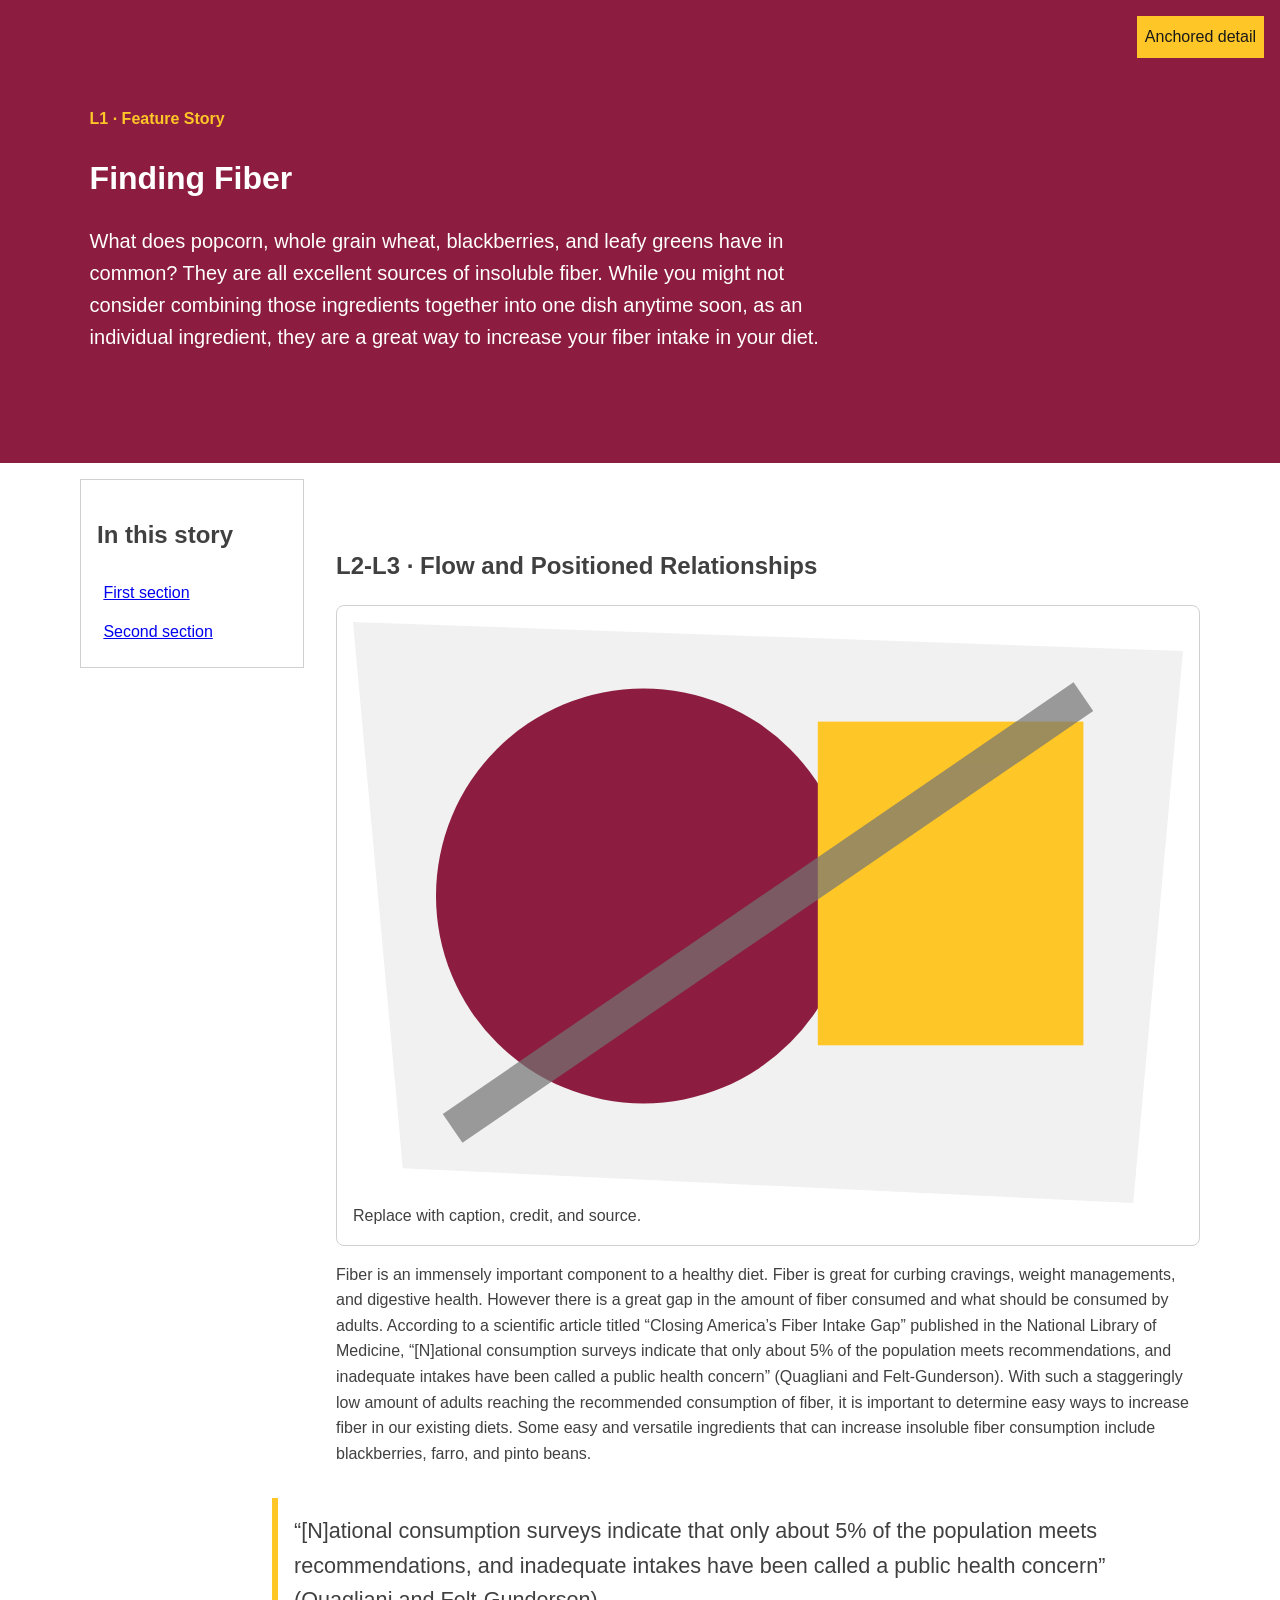
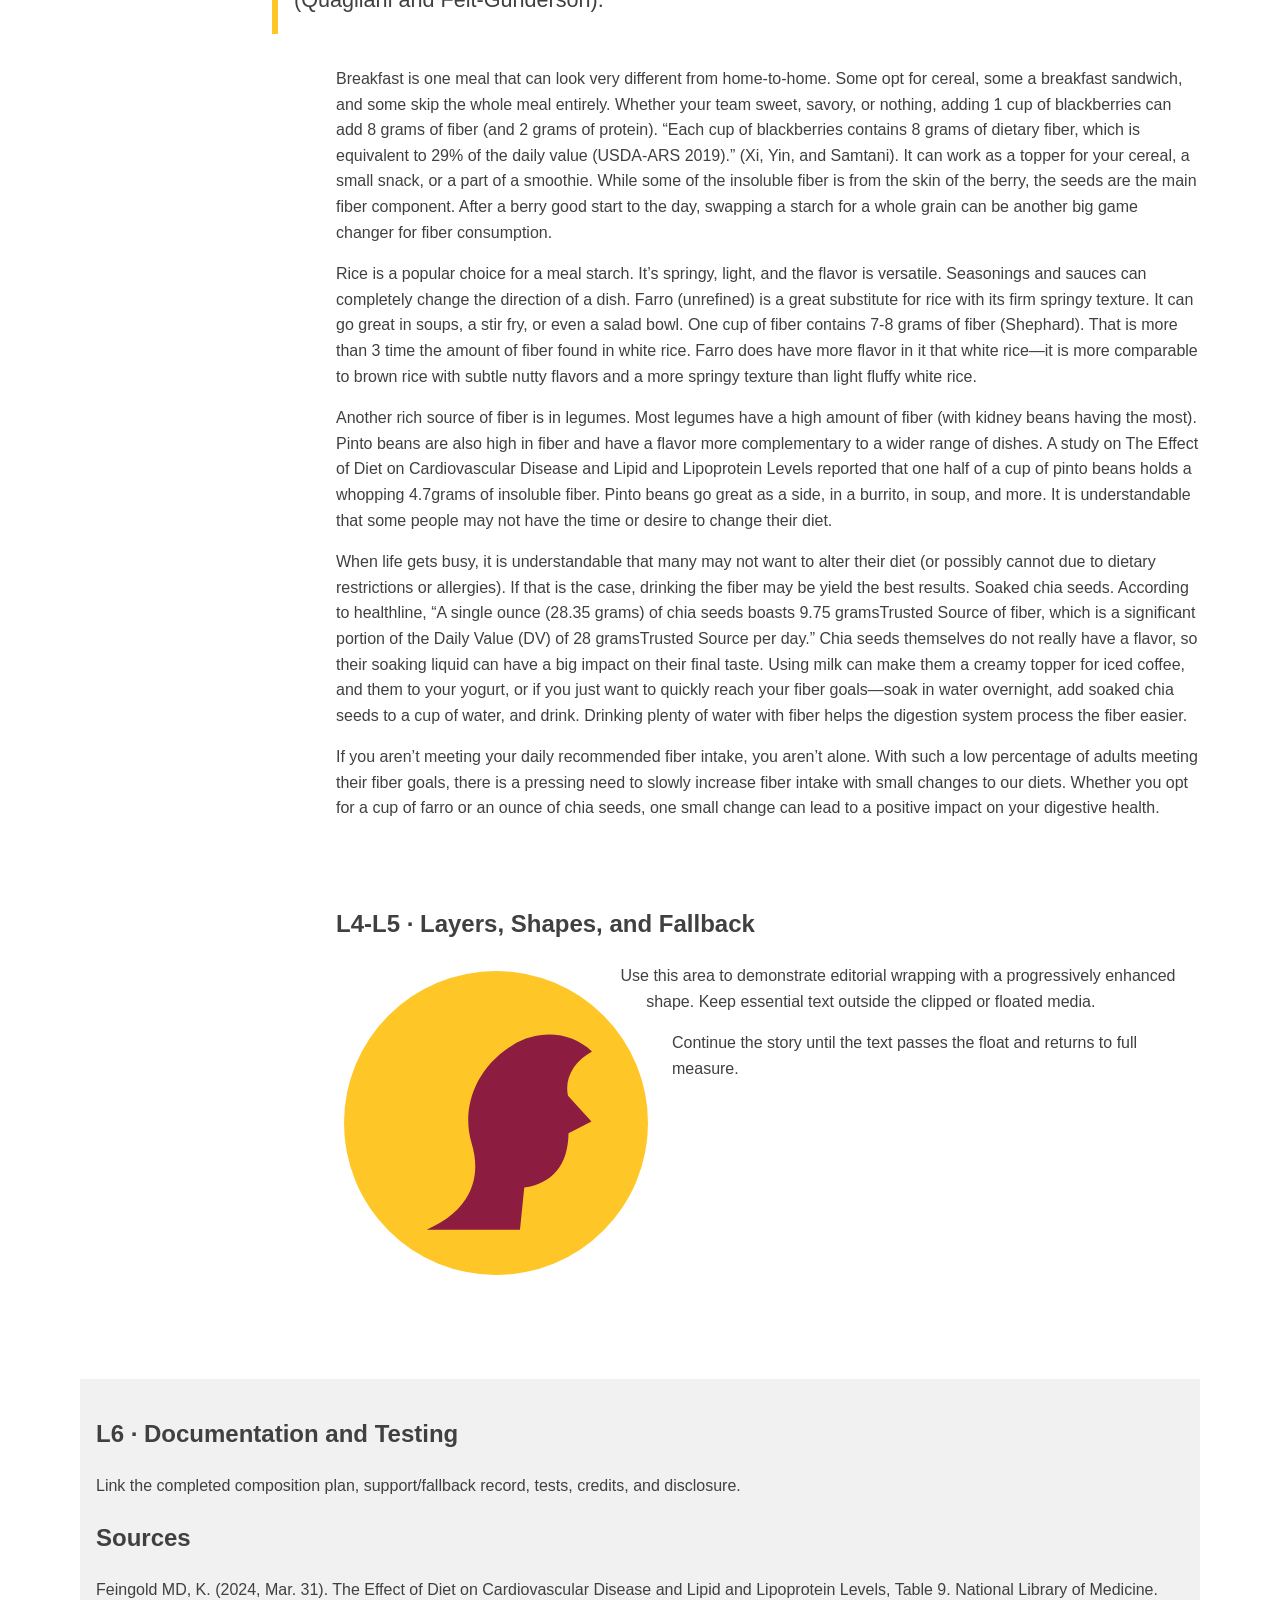
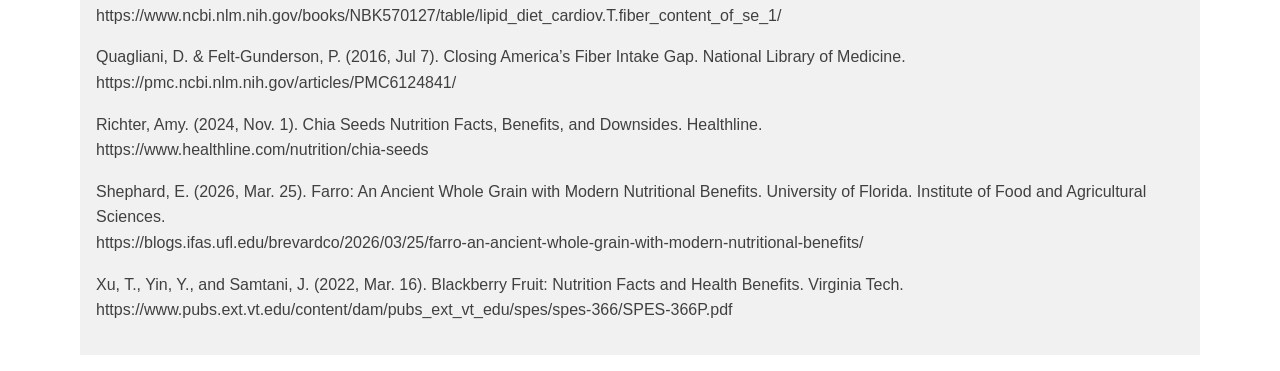
==== index.html @ 5780d94b "Editorial feature story Editorial Feature story for assignment researched and written with source li" ====
<!doctype html>
<html lang="en">

<head>
    <meta charset="utf-8">
    <meta name="viewport" content="width=device-width,initial-scale=1">
    <title>Layered Feature Story</title>
    <link rel="stylesheet" href="styles.css">
</head>

<body>
    <header class="feature-header">
        <p class="eyebrow">L1 · Feature Story</p>
        <h1>Finding Fiber</h1>
        <p class="lede">What does popcorn, whole grain wheat, blackberries, and leafy greens have in common? They are all excellent sources of insoluble fiber. While you might not consider combining those ingredients together into one dish anytime soon, as an individual ingredient, they are a great way to increase your fiber intake in your diet. </p>
        <span class="issue-badge">Anchored detail</span>
    </header>
    <main>
        <aside class="story-guide">
            <h2>In this story</h2>
            <a href="#section-one">First section</a>
            <a href="#section-two">Second section</a>
        </aside>
        <article>
            <section id="section-one">
                <h2>L2-L3 · Flow and Positioned Relationships</h2>
                <figure class="feature-figure">
                    <img src="feature.svg" alt="Replace with a contextual alternative" width="1000" height="700">
                    <figcaption>Replace with caption, credit, and source.</figcaption>
                </figure>
                <p>Fiber is an immensely important component to a healthy diet. Fiber is great for curbing cravings, weight managements, and digestive health. However there is a great gap in the amount of fiber consumed and what should be consumed by adults. According to a scientific article titled “Closing America’s Fiber Intake Gap” published in the National Library of Medicine, “[N]ational consumption surveys indicate that only about 5% of the population meets recommendations, and inadequate intakes have been called a public health concern” (Quagliani and Felt-Gunderson). With such a staggeringly low amount of adults reaching the recommended consumption of fiber, it is important to determine easy ways to increase fiber in our existing diets.  Some easy and versatile ingredients that can increase insoluble fiber consumption include blackberries, farro, and pinto beans.</p>
                <blockquote class="pull-quote">“[N]ational consumption surveys indicate that only about 5% of the population meets recommendations, and inadequate intakes have been called a public health concern” (Quagliani and Felt-Gunderson).</blockquote>
                <p>Breakfast is one meal that can look very different from home-to-home. Some opt for cereal, some a breakfast sandwich, and some skip the whole meal entirely. Whether your team sweet, savory, or nothing, adding 1 cup of blackberries can add 8 grams of fiber (and 2 grams of protein). “Each cup of blackberries contains 8 grams of dietary fiber, which is equivalent to 29% of the daily value (USDA-ARS 2019).” (Xi, Yin, and Samtani). It can work as a topper for your cereal, a small snack, or a part of a smoothie. While some of the insoluble fiber is from the skin of the berry, the seeds are the main fiber component. After a berry good start to the day, swapping a starch for a whole grain can be another big game changer for fiber consumption.</p>
                <p>Rice is a popular choice for a meal starch. It’s springy, light, and the flavor is versatile. Seasonings and sauces can completely change the direction of a dish. Farro (unrefined) is a great substitute for rice with its firm springy texture. It can go great in soups, a stir fry, or even a salad bowl. One cup of fiber contains 7-8 grams of fiber (Shephard). That is more than 3 time the amount of fiber found in white rice. Farro does have more flavor in it that white rice—it is more comparable to brown rice with subtle nutty flavors and a more springy texture than light fluffy white rice.</p>
                <p>Another rich source of fiber is in legumes. Most legumes have a high amount of fiber (with kidney beans having the most). Pinto beans are also high in fiber and have a flavor more complementary to a wider range of dishes. A study on The Effect of Diet on Cardiovascular Disease and Lipid and Lipoprotein Levels reported that one half of a cup of pinto beans holds a whopping 4.7grams of insoluble fiber. Pinto beans go great as a side, in a burrito, in soup, and more. It is understandable that some people may not have the time or desire to change their diet.</p>
                <p>When life gets busy, it is understandable that many may not want to alter their diet (or possibly cannot due to dietary restrictions or allergies). If that is the case, drinking the fiber may be yield the best results. Soaked chia seeds. According to healthline, “A single ounce (28.35 grams) of chia seeds boasts 9.75 gramsTrusted Source of fiber, which is a significant portion of the Daily Value (DV) of 28 gramsTrusted Source per day.” Chia seeds themselves do not really have a flavor, so their soaking liquid can have a big impact on their final taste. Using milk can make them a creamy topper for iced coffee, and them to your yogurt, or if you just want to quickly reach your fiber goals—soak in water overnight, add soaked chia seeds to a cup of water, and drink. Drinking plenty of water with fiber helps the digestion system process the fiber easier. </p>
                <p>If you aren’t meeting your daily recommended fiber intake, you aren’t alone. With such a low percentage of adults meeting their fiber goals, there is a pressing need to slowly increase fiber intake with small changes to our diets. Whether you opt for a cup of farro or an ounce of chia seeds, one small change can lead to a positive impact on your digestive health.</p>
            </section>
            <section id="section-two">
                <h2>L4-L5 · Layers, Shapes, and Fallback</h2>
                <img class="shape-portrait" src="portrait.svg" alt="Replace with a contextual alternative" width="600"
                    height="600">
                <p>Use this area to demonstrate editorial wrapping with a progressively enhanced shape. Keep essential
                    text outside the clipped or floated media.</p>
                <p>Continue the story until the text passes the float and returns to full measure.</p>
            </section>
        </article>
        <section class="documentation">
            <h2>L6 · Documentation and Testing</h2>
            <p>Link the completed composition plan, support/fallback record, tests, credits, and disclosure.</p>
            <h2>Sources</h2>
            <p>
                Feingold MD, K. (2024, Mar. 31). The Effect of Diet on Cardiovascular Disease and Lipid and Lipoprotein Levels, Table 9. National Library of Medicine.
               <br>https://www.ncbi.nlm.nih.gov/books/NBK570127/table/lipid_diet_cardiov.T.fiber_content_of_se_1/
            </p>
            <p>
                Quagliani, D. & Felt-Gunderson, P. (2016, Jul 7). Closing America’s Fiber Intake Gap. National Library of Medicine. 
                <br>https://pmc.ncbi.nlm.nih.gov/articles/PMC6124841/
            </p>
            <p>
                Richter, Amy. (2024, Nov. 1). Chia Seeds Nutrition Facts, Benefits, and Downsides. Healthline. 
                <br>https://www.healthline.com/nutrition/chia-seeds
            </p>
            <p>
                Shephard, E. (2026, Mar. 25). Farro: An Ancient Whole Grain with Modern Nutritional Benefits. University of Florida. Institute of Food and Agricultural Sciences.
                <br>https://blogs.ifas.ufl.edu/brevardco/2026/03/25/farro-an-ancient-whole-grain-with-modern-nutritional-benefits/
            </p>
            <p>
                Xu, T., Yin, Y., and Samtani, J. (2022, Mar. 16). Blackberry Fruit: Nutrition Facts and Health Benefits. Virginia Tech. 
                <br>https://www.pubs.ext.vt.edu/content/dam/pubs_ext_vt_edu/spes/spes-366/SPES-366P.pdf
            </p>
        </section>
    </main>
</body>

</html>
---- styles.css ----
:root{
    --color-text:#404040;
    --color-surface:#fff;
    --color-action:#8c1d40;
    --color-accent:#ffc627;
    --color-border:#d0d0d0;
    --color-muted:#5c6670;
    --space-3:1rem;
    --radius:.5rem;
    --measure:68ch;
    --layer-base:0;
    --layer-raised:10;
    --layer-sticky:20;
    --layer-overlay:30;
}
*,*::before,*::after{
    box-sizing:border-box;
}
html{
    scroll-behavior:smooth;
}
body{
    margin:0;
    color:var(--color-text);
    background:var(--color-surface);
    font-family:Arial,sans-serif;
    line-height:1.6;
}
.feature-header{
    position:relative;
    padding:clamp(2rem,7vw,6rem);
    background:var(--color-action);
    color:#fff;
}
.eyebrow{
    color:var(--color-accent);
    font-weight:700;
}
.lede{
    max-width:var(--measure);
    font-size:1.25rem;
}
.issue-badge{
    position:absolute;
    inset-block-start:1rem;
    inset-inline-end:1rem;
    padding:.5rem;
    background:var(--color-accent);
    color:#191919;
}
main{
    display:grid;
    gap:2rem;
    max-width:72rem;
    margin:auto;
    padding:var(--space-3);
}
article{
    min-width:0;
}
article section{
    display:flow-root;
    margin-block:3rem;
    scroll-margin-block-start:6rem;
}
.story-guide{
    align-self:start;
    padding:1rem;
    border:1px solid var(--color-border);
}
.story-guide a{
    display:block;
    padding:.4rem;
}
.feature-figure{
    position:relative;
    margin:0;
    padding:1rem;
    border:1px solid var(--color-border);
    border-radius:var(--radius);
}
img{
    display:block;
    max-width:100%;
    height:auto;
}
.pull-quote{
    margin:2rem 0;
    padding:1rem;
    border-inline-start:.4rem solid var(--color-accent);
    font-size:1.35rem;
}
.shape-portrait{
    width:min(45%,20rem);
    margin:0 1rem 1rem 0;
    border-radius:50%;
}
.documentation{
    grid-column:1/-1;
    padding:1rem;
    background:#f1f1f1;
}
@media (min-width:52rem){
    main{
        grid-template-columns:14rem 1fr;
    }
    .story-guide{
        position:sticky;
        inset-block-start:1rem;
        z-index:var(--layer-sticky);
    }
    .pull-quote{
        position:relative;
        z-index:var(--layer-raised);
        margin-inline-start:-4rem;
        background:var(--color-surface);;
    }
    @supports (shape-outside:circle(50%)){
        .shape-portrait{
            float:inline-start;
            shape-outside:circle(50%);
            shape-margin:1rem;}
        }
    }
    @supports (clip-path:polygon(0 0)){
        .feature-figure img{
            clip-path:polygon(0 0,100% 5%,94% 100%,6% 94%);}
        }
        :focus-visible{
            outline:.2rem solid var(--color-accent);
            outline-offset:.2rem;
        }
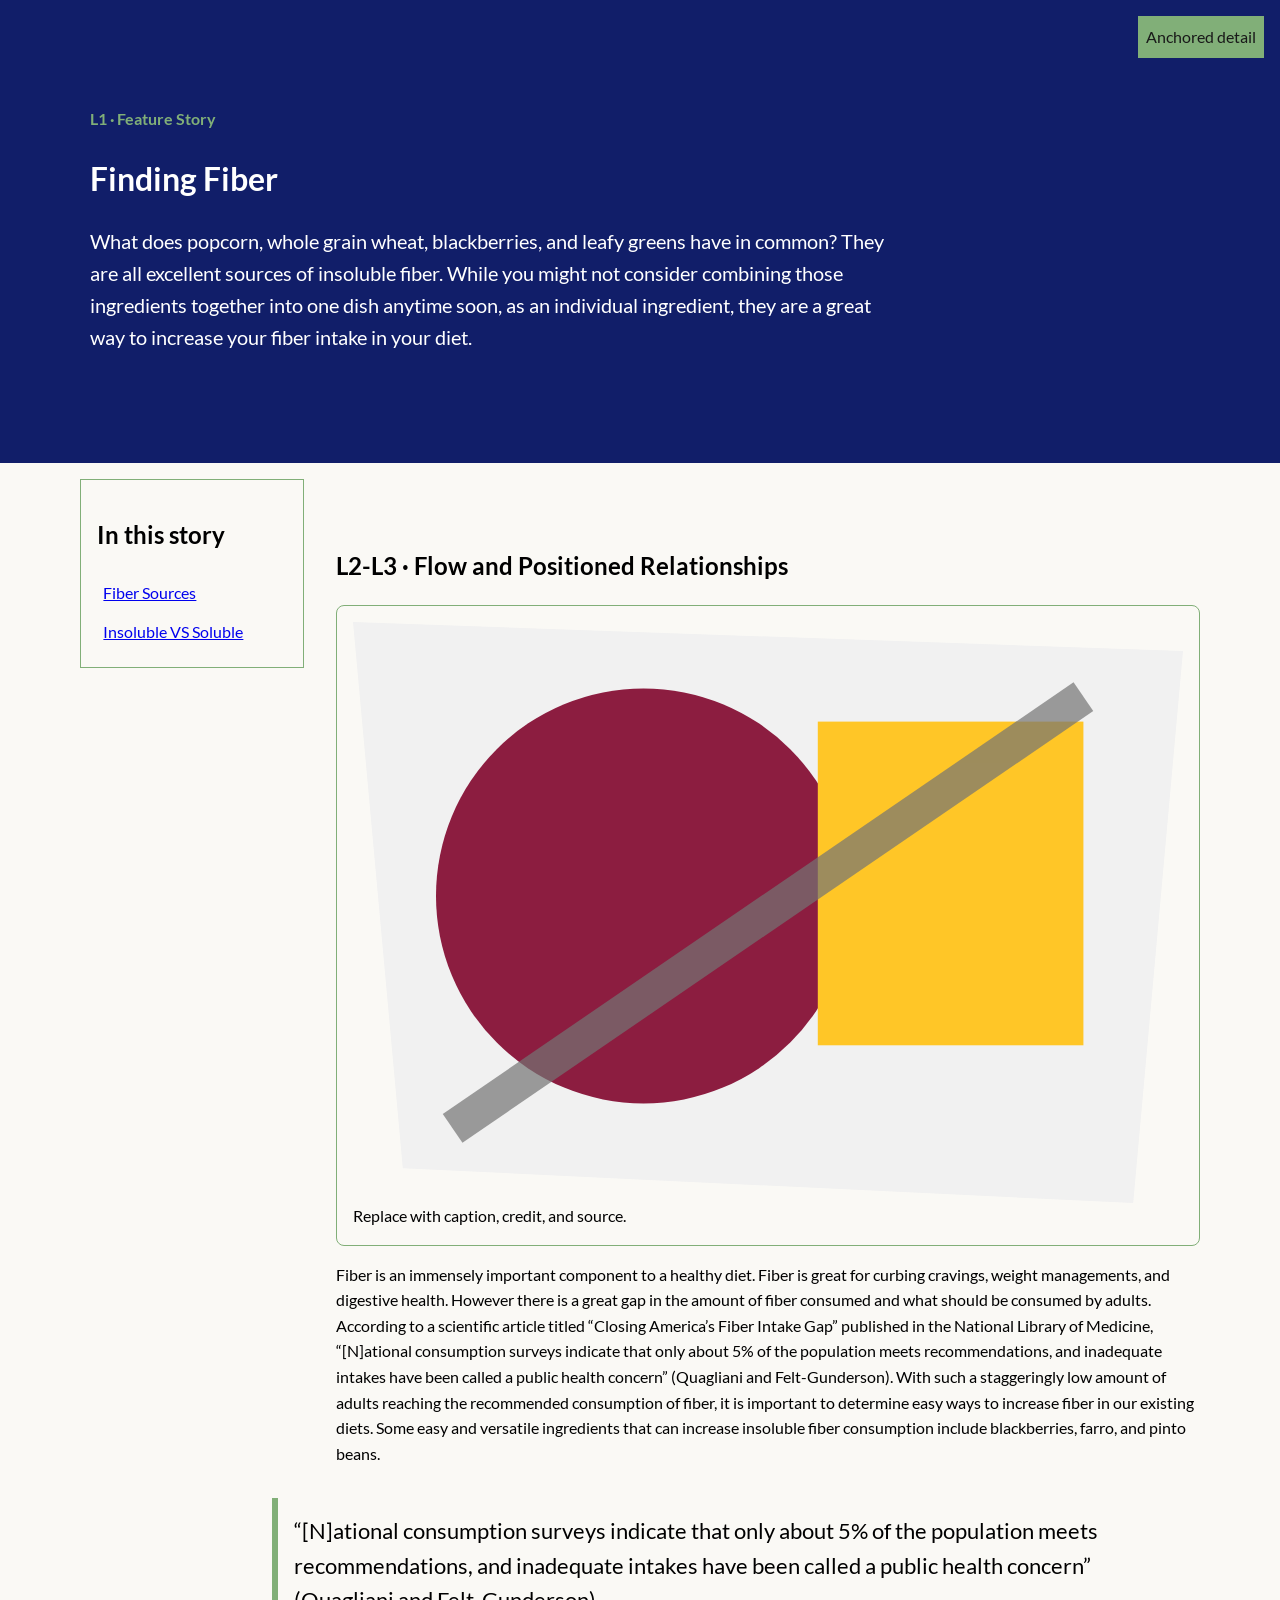
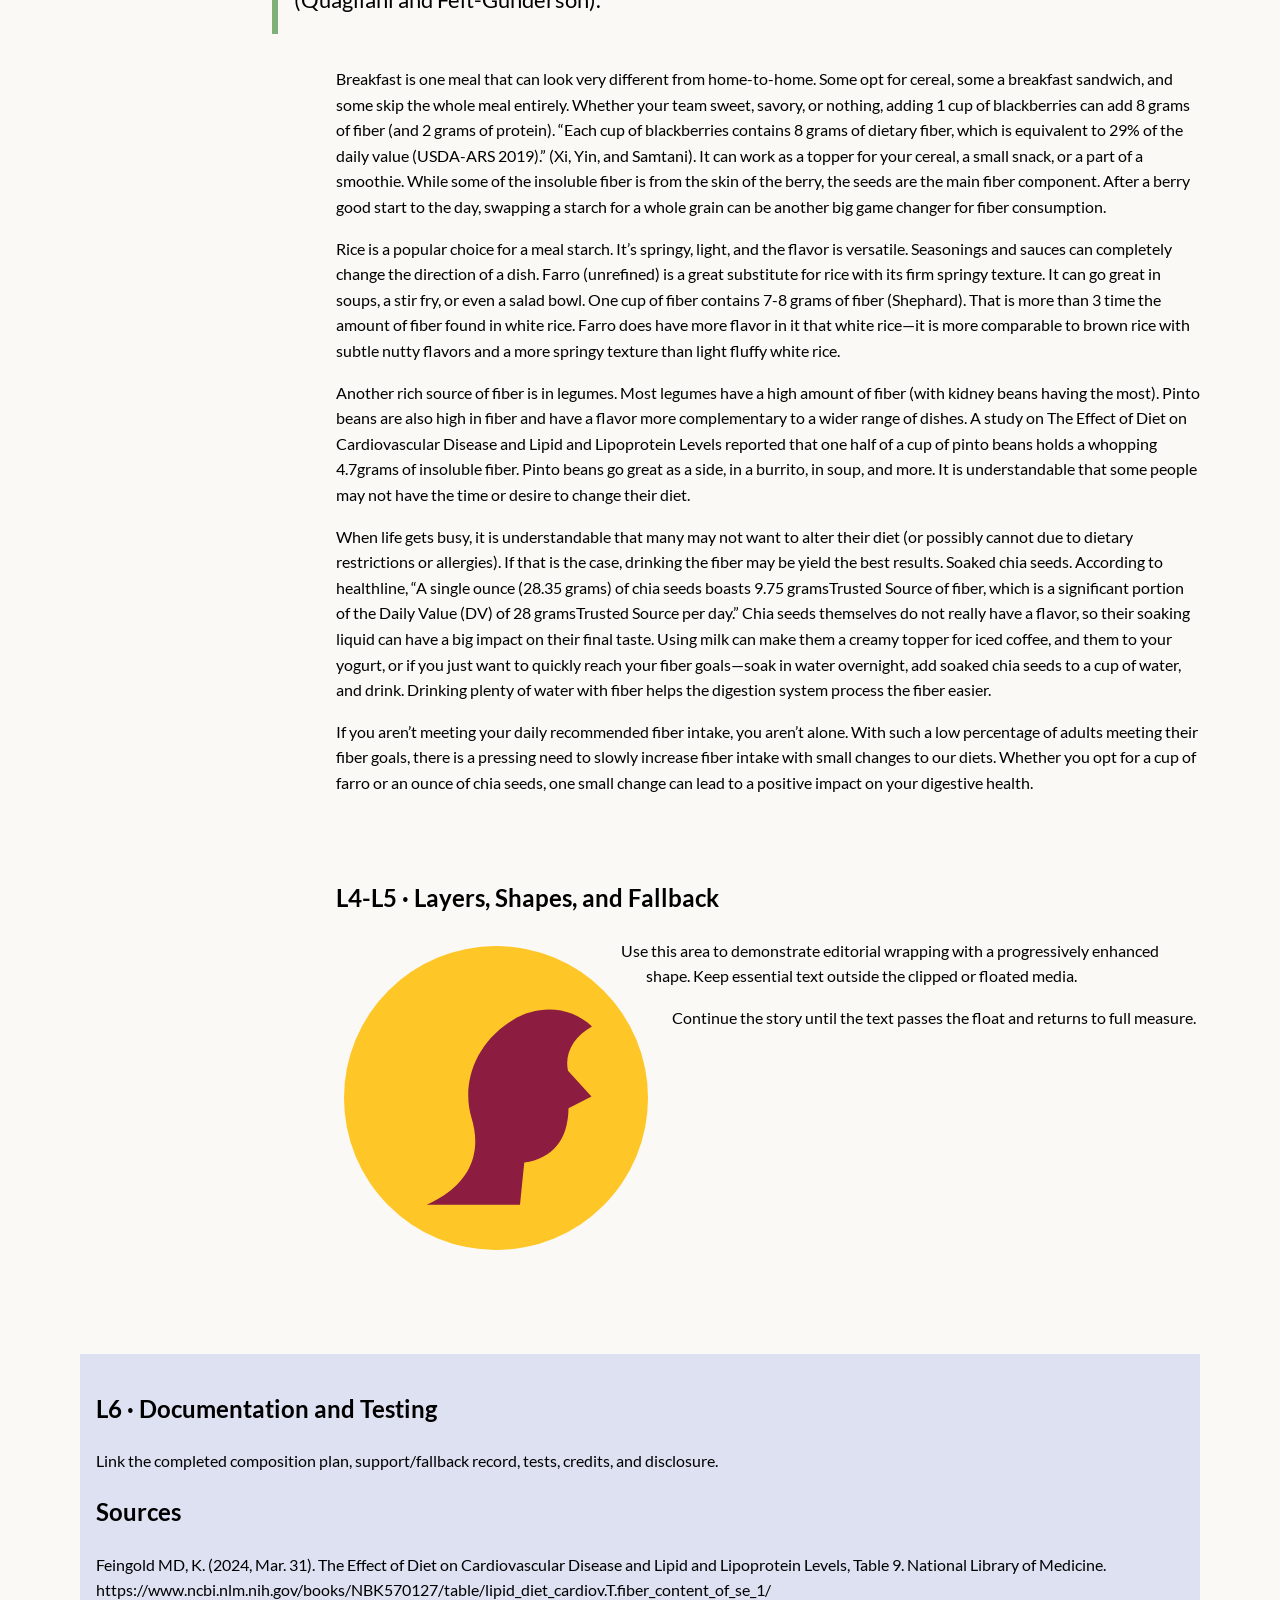
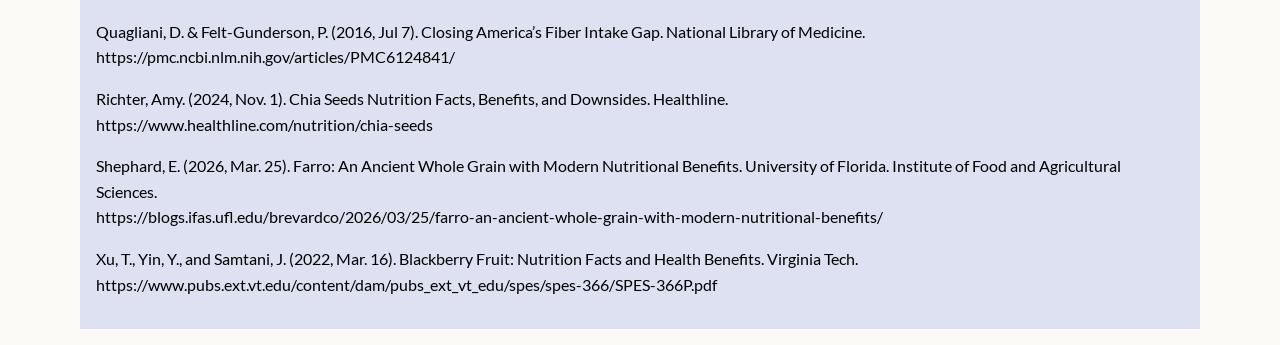
==== commit 97212a42: "Tokens Added Theme updated with project tokens." ====
--- a/index.html
+++ b/index.html
@@ -18,8 +18,8 @@
     <main>
         <aside class="story-guide">
             <h2>In this story</h2>
-            <a href="#section-one">First section</a>
-            <a href="#section-two">Second section</a>
+            <a href="#section-one">Fiber Sources</a>
+            <a href="#section-two">Insoluble VS Soluble</a>
         </aside>
         <article>
             <section id="section-one">
--- a/styles.css
+++ b/styles.css
@@ -1,132 +1,188 @@
-:root{
-    --color-text:#404040;
+/* Font Imports 
+    Lato is designed by Lukasz Dziedzic and licensed under the Open Font License. 
+    Licensing Information: https://openfontlicense.org/ 
+*/
+@font-face {
+  font-family: "Lato";
+  src: url("Web-Fonts/Lato-Regular.woff2") format("woff2");
+  font-weight: normal;
+  font-style: normal;
+  font-display: swap;
+}
+
+@font-face {
+  font-family: "Lato";
+  src: url("Web-Fonts/Lato-Bold.woff2") format("woff2");
+  font-weight: bold;
+  font-style: normal;
+  font-display: swap;
+}
+
+@font-face {
+  font-family: "Lato";
+  src: url("Web-Fonts/Lato-Black.woff2") format("woff2");
+  font-weight: 900;
+  font-style: normal;
+  font-display: swap;
+}
+
+@font-face {
+  font-family: "Lato";
+  src: url("Web-Fonts/Lato-Light.woff2") format("woff2");
+  font-weight: 300;
+  font-style: normal;
+  font-display: swap;
+}
+
+/* Global Values */
+:root {
+  --font-body: "Lato", "Arial", sans-serif;
+  --color-dark: #000000;
+  --color-contrast: #111e69;
+  --color-accent: #faf9f5;
+  --color-muted: #4960ac;
+  --color-border: #81af78;
+  --color-alt: #5f0000;
+  --font-size-svg-subtext: 1.15rem;
+  --font-size-svg-headers: 2.9rem;
+  --font-weight-bold: 700;
+  --letter-spacing-svg-subtext: 5%;
+  --space-3: 1rem;
+  --radius: 0.5rem;
+  --measure: 68ch;
+  --padding-cardrow: 0.1rem;
+}
+
+:root {
+  /*--color-text:#404040;
     --color-surface:#fff;
-    --color-action:#8c1d40;
     --color-accent:#ffc627;
     --color-border:#d0d0d0;
-    --color-muted:#5c6670;
-    --space-3:1rem;
-    --radius:.5rem;
-    --measure:68ch;
-    --layer-base:0;
-    --layer-raised:10;
-    --layer-sticky:20;
-    --layer-overlay:30;
+    --color-muted:#5c6670;*/
+  --layer-base: 0;
+  --layer-raised: 10;
+  --layer-sticky: 20;
+  --layer-overlay: 30;
 }
-*,*::before,*::after{
-    box-sizing:border-box;
+*,
+*::before,
+*::after {
+  box-sizing: border-box;
 }
-html{
-    scroll-behavior:smooth;
+html {
+  scroll-behavior: smooth;
 }
-body{
-    margin:0;
-    color:var(--color-text);
-    background:var(--color-surface);
-    font-family:Arial,sans-serif;
-    line-height:1.6;
+body {
+  margin: 0;
+  color: var(--color-dark);
+  background: var(--color-accent);
+  font-family: var(--font-body);
+  line-height: 1.6;
 }
-.feature-header{
-    position:relative;
-    padding:clamp(2rem,7vw,6rem);
-    background:var(--color-action);
-    color:#fff;
+.feature-header {
+  position: relative;
+  padding: clamp(2rem, 7vw, 6rem);
+  background: var(--color-contrast);
+  color: #fff;
 }
-.eyebrow{
-    color:var(--color-accent);
-    font-weight:700;
+.eyebrow {
+  color: var(--color-border);
+  font-weight: 700;
 }
-.lede{
-    max-width:var(--measure);
-    font-size:1.25rem;
+.lede {
+  max-width: var(--measure);
+  font-size: 1.25rem;
 }
-.issue-badge{
-    position:absolute;
-    inset-block-start:1rem;
-    inset-inline-end:1rem;
-    padding:.5rem;
-    background:var(--color-accent);
-    color:#191919;
+.issue-badge {
+  position: absolute;
+  inset-block-start: 1rem;
+  inset-inline-end: 1rem;
+  padding: 0.5rem;
+  background: var(--color-border);
+  color: #191919;
 }
-main{
-    display:grid;
-    gap:2rem;
-    max-width:72rem;
-    margin:auto;
-    padding:var(--space-3);
+main {
+  display: grid;
+  gap: 2rem;
+  max-width: 72rem;
+  margin: auto;
+  padding: var(--space-3);
 }
-article{
-    min-width:0;
+article {
+  min-width: 0;
 }
-article section{
-    display:flow-root;
-    margin-block:3rem;
-    scroll-margin-block-start:6rem;
+article section {
+  display: flow-root;
+  margin-block: 3rem;
+  scroll-margin-block-start: 6rem;
 }
-.story-guide{
-    align-self:start;
-    padding:1rem;
-    border:1px solid var(--color-border);
+.story-guide {
+  align-self: start;
+  padding: 1rem;
+  border: 1px solid var(--color-border);
 }
-.story-guide a{
-    display:block;
-    padding:.4rem;
+.story-guide a {
+  display: block;
+  padding: 0.4rem;
 }
-.feature-figure{
-    position:relative;
-    margin:0;
-    padding:1rem;
-    border:1px solid var(--color-border);
-    border-radius:var(--radius);
+.feature-figure {
+  position: relative;
+  margin: 0;
+  padding: 1rem;
+  border: 1px solid var(--color-border);
+  border-radius: var(--radius);
 }
-img{
-    display:block;
-    max-width:100%;
-    height:auto;
+img {
+  display: block;
+  max-width: 100%;
+  height: auto;
 }
-.pull-quote{
-    margin:2rem 0;
-    padding:1rem;
-    border-inline-start:.4rem solid var(--color-accent);
-    font-size:1.35rem;
+.pull-quote {
+  margin: 2rem 0;
+  padding: 1rem;
+  border-inline-start: 0.4rem solid var(--color-border);
+  font-size: 1.35rem;
 }
-.shape-portrait{
-    width:min(45%,20rem);
-    margin:0 1rem 1rem 0;
-    border-radius:50%;
+.shape-portrait {
+  width: min(45%, 20rem);
+  margin: 0 1rem 1rem 0;
+  border-radius: 50%;
 }
-.documentation{
-    grid-column:1/-1;
-    padding:1rem;
-    background:#f1f1f1;
+.documentation {
+  grid-column: 1/-1;
+  padding: 1rem;
+  background: #dde1f1;
 }
-@media (min-width:52rem){
-    main{
-        grid-template-columns:14rem 1fr;
+@media (min-width: 52rem) {
+  main {
+    grid-template-columns: 14rem 1fr;
+  }
+  .story-guide {
+    position: sticky;
+    inset-block-start: 1rem;
+    z-index: var(--layer-sticky);
+    
+  }
+  .pull-quote {
+    position: relative;
+    z-index: var(--layer-raised);
+    margin-inline-start: -4rem;
+    background: var(--color-surface);
+  }
+  @supports (shape-outside: circle(50%)) {
+    .shape-portrait {
+      float: inline-start;
+      shape-outside: circle(50%);
+      shape-margin: 1rem;
     }
-    .story-guide{
-        position:sticky;
-        inset-block-start:1rem;
-        z-index:var(--layer-sticky);
-    }
-    .pull-quote{
-        position:relative;
-        z-index:var(--layer-raised);
-        margin-inline-start:-4rem;
-        background:var(--color-surface);;
-    }
-    @supports (shape-outside:circle(50%)){
-        .shape-portrait{
-            float:inline-start;
-            shape-outside:circle(50%);
-            shape-margin:1rem;}
-        }
-    }
-    @supports (clip-path:polygon(0 0)){
-        .feature-figure img{
-            clip-path:polygon(0 0,100% 5%,94% 100%,6% 94%);}
-        }
-        :focus-visible{
-            outline:.2rem solid var(--color-accent);
-            outline-offset:.2rem;
-        }
+  }
+}
+@supports (clip-path: polygon(0 0)) {
+  .feature-figure img {
+    clip-path: polygon(0 0, 100% 5%, 94% 100%, 6% 94%);
+  }
+}
+:focus-visible {
+  outline: 0.2rem solid var(--color-accent);
+  outline-offset: 0.2rem;
+}
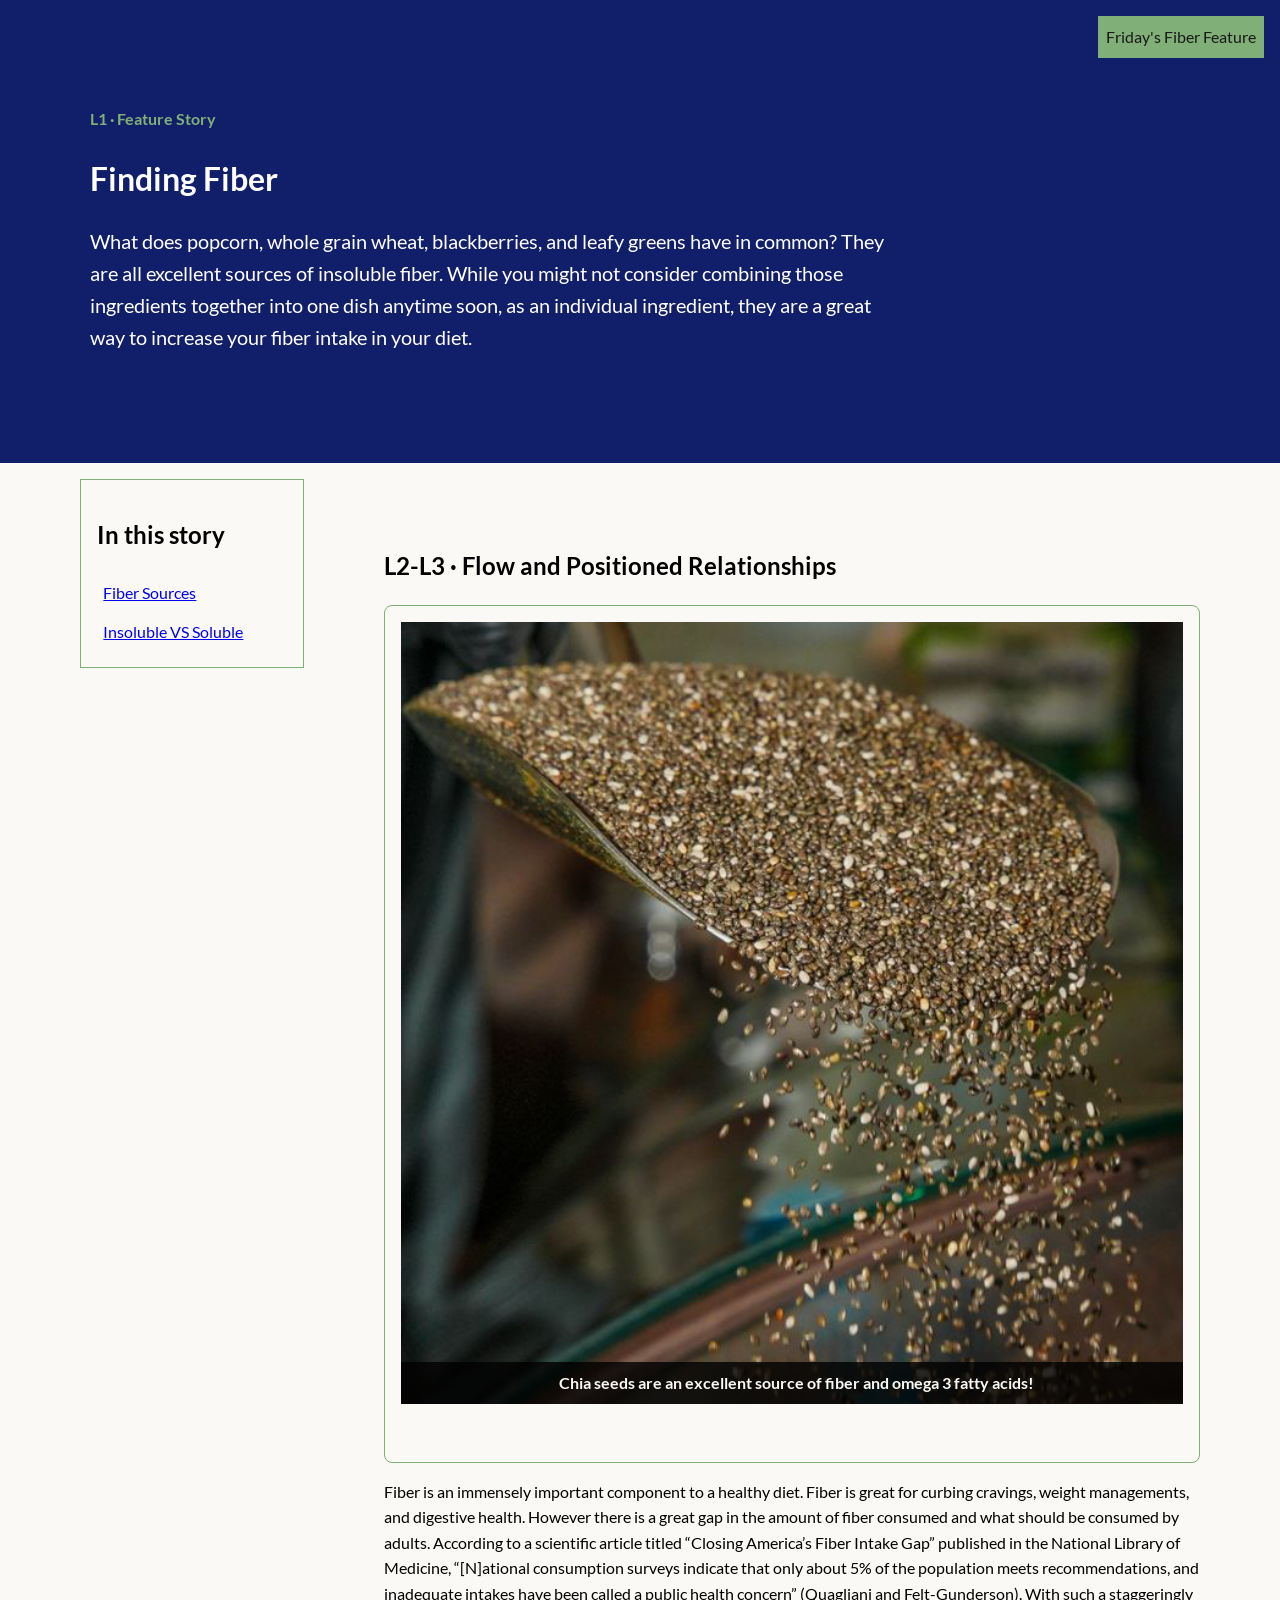
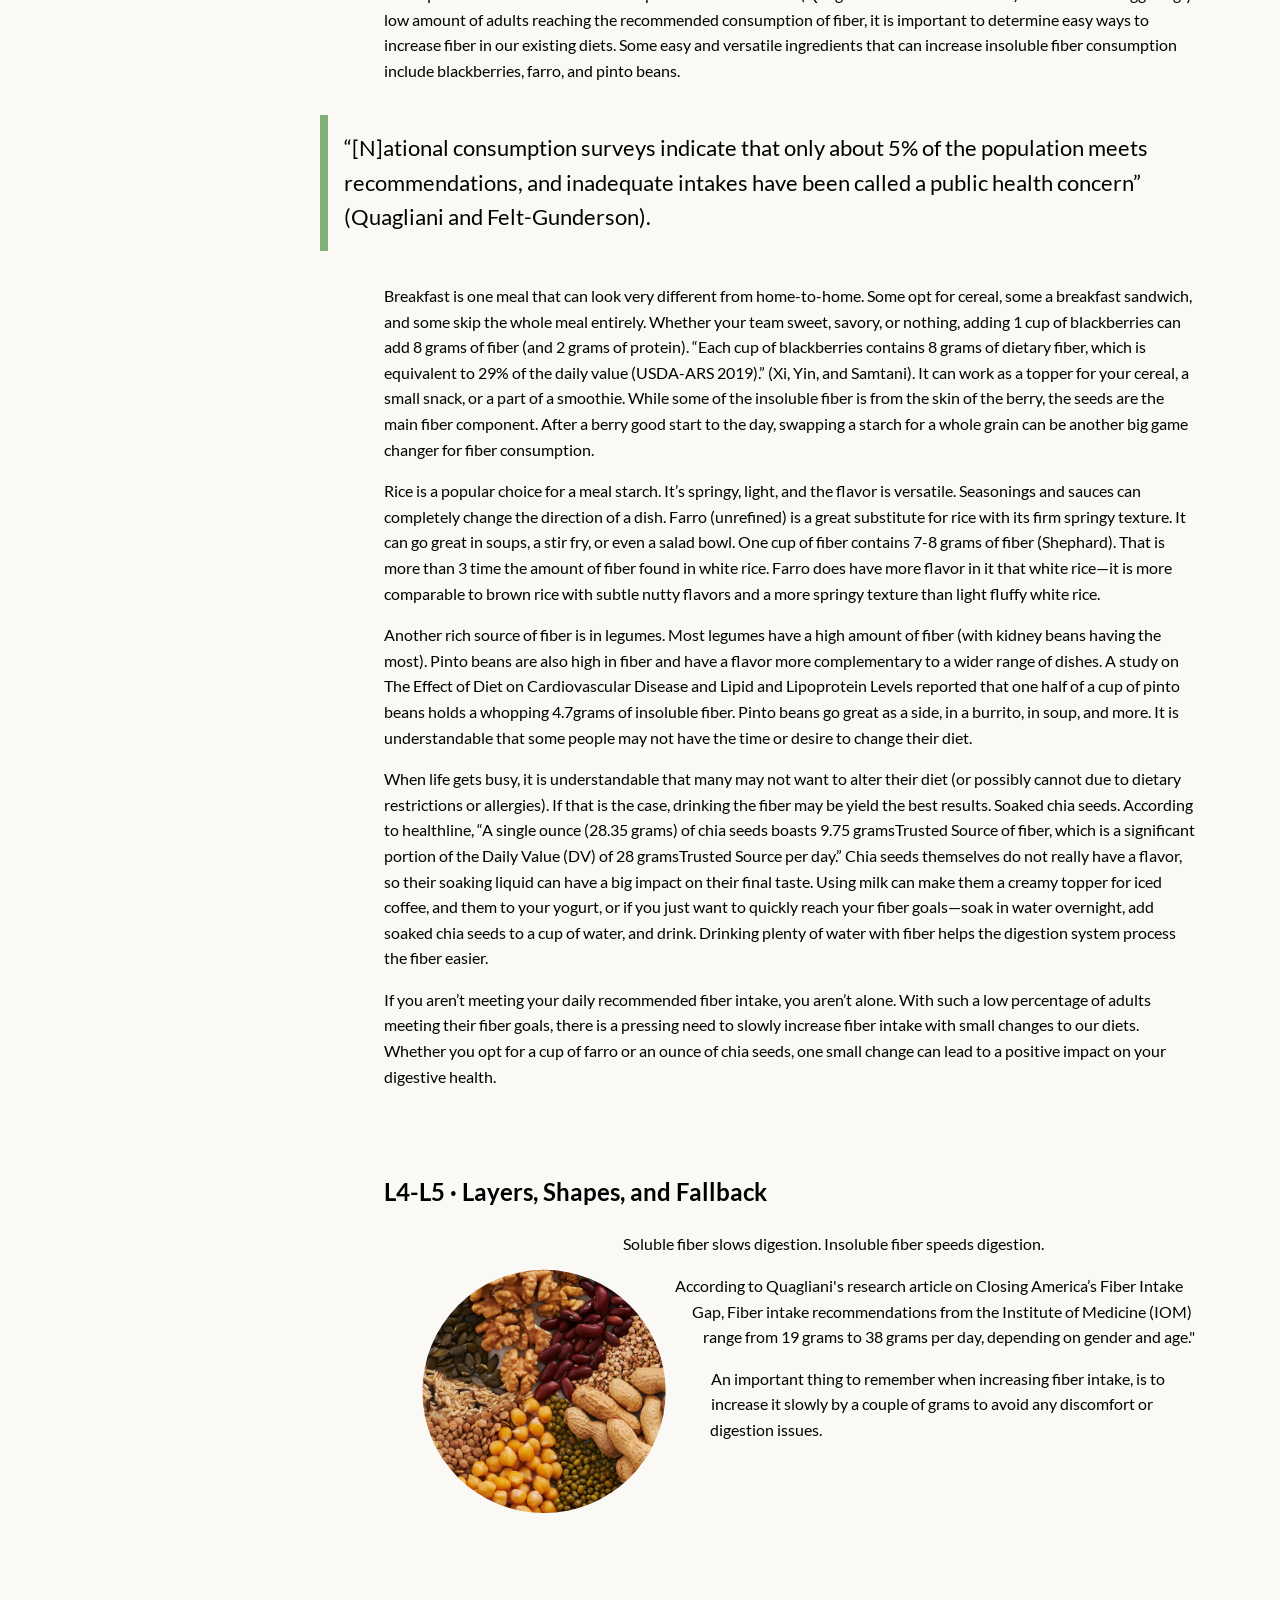
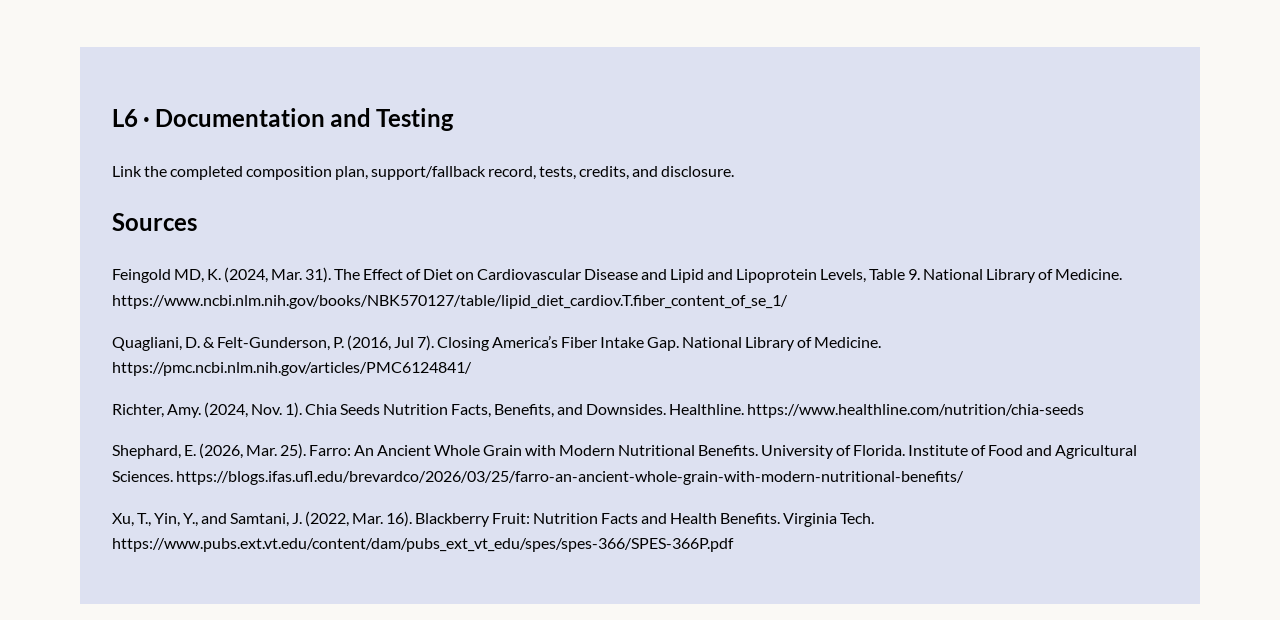
==== commit 097859fd: "Positioned relationships, shapes and fallback, and layer system updated Positioned relationships: - " ====
--- a/index.html
+++ b/index.html
@@ -13,61 +13,63 @@
         <p class="eyebrow">L1 · Feature Story</p>
         <h1>Finding Fiber</h1>
         <p class="lede">What does popcorn, whole grain wheat, blackberries, and leafy greens have in common? They are all excellent sources of insoluble fiber. While you might not consider combining those ingredients together into one dish anytime soon, as an individual ingredient, they are a great way to increase your fiber intake in your diet. </p>
-        <span class="issue-badge">Anchored detail</span>
+        <span class="issue-badge">Friday's Fiber Feature</span>
     </header>
     <main>
-        <aside class="story-guide">
-            <h2>In this story</h2>
-            <a href="#section-one">Fiber Sources</a>
-            <a href="#section-two">Insoluble VS Soluble</a>
-        </aside>
-        <article>
-            <section id="section-one">
-                <h2>L2-L3 · Flow and Positioned Relationships</h2>
-                <figure class="feature-figure">
-                    <img src="feature.svg" alt="Replace with a contextual alternative" width="1000" height="700">
-                    <figcaption>Replace with caption, credit, and source.</figcaption>
-                </figure>
-                <p>Fiber is an immensely important component to a healthy diet. Fiber is great for curbing cravings, weight managements, and digestive health. However there is a great gap in the amount of fiber consumed and what should be consumed by adults. According to a scientific article titled “Closing America’s Fiber Intake Gap” published in the National Library of Medicine, “[N]ational consumption surveys indicate that only about 5% of the population meets recommendations, and inadequate intakes have been called a public health concern” (Quagliani and Felt-Gunderson). With such a staggeringly low amount of adults reaching the recommended consumption of fiber, it is important to determine easy ways to increase fiber in our existing diets.  Some easy and versatile ingredients that can increase insoluble fiber consumption include blackberries, farro, and pinto beans.</p>
-                <blockquote class="pull-quote">“[N]ational consumption surveys indicate that only about 5% of the population meets recommendations, and inadequate intakes have been called a public health concern” (Quagliani and Felt-Gunderson).</blockquote>
-                <p>Breakfast is one meal that can look very different from home-to-home. Some opt for cereal, some a breakfast sandwich, and some skip the whole meal entirely. Whether your team sweet, savory, or nothing, adding 1 cup of blackberries can add 8 grams of fiber (and 2 grams of protein). “Each cup of blackberries contains 8 grams of dietary fiber, which is equivalent to 29% of the daily value (USDA-ARS 2019).” (Xi, Yin, and Samtani). It can work as a topper for your cereal, a small snack, or a part of a smoothie. While some of the insoluble fiber is from the skin of the berry, the seeds are the main fiber component. After a berry good start to the day, swapping a starch for a whole grain can be another big game changer for fiber consumption.</p>
-                <p>Rice is a popular choice for a meal starch. It’s springy, light, and the flavor is versatile. Seasonings and sauces can completely change the direction of a dish. Farro (unrefined) is a great substitute for rice with its firm springy texture. It can go great in soups, a stir fry, or even a salad bowl. One cup of fiber contains 7-8 grams of fiber (Shephard). That is more than 3 time the amount of fiber found in white rice. Farro does have more flavor in it that white rice—it is more comparable to brown rice with subtle nutty flavors and a more springy texture than light fluffy white rice.</p>
-                <p>Another rich source of fiber is in legumes. Most legumes have a high amount of fiber (with kidney beans having the most). Pinto beans are also high in fiber and have a flavor more complementary to a wider range of dishes. A study on The Effect of Diet on Cardiovascular Disease and Lipid and Lipoprotein Levels reported that one half of a cup of pinto beans holds a whopping 4.7grams of insoluble fiber. Pinto beans go great as a side, in a burrito, in soup, and more. It is understandable that some people may not have the time or desire to change their diet.</p>
-                <p>When life gets busy, it is understandable that many may not want to alter their diet (or possibly cannot due to dietary restrictions or allergies). If that is the case, drinking the fiber may be yield the best results. Soaked chia seeds. According to healthline, “A single ounce (28.35 grams) of chia seeds boasts 9.75 gramsTrusted Source of fiber, which is a significant portion of the Daily Value (DV) of 28 gramsTrusted Source per day.” Chia seeds themselves do not really have a flavor, so their soaking liquid can have a big impact on their final taste. Using milk can make them a creamy topper for iced coffee, and them to your yogurt, or if you just want to quickly reach your fiber goals—soak in water overnight, add soaked chia seeds to a cup of water, and drink. Drinking plenty of water with fiber helps the digestion system process the fiber easier. </p>
-                <p>If you aren’t meeting your daily recommended fiber intake, you aren’t alone. With such a low percentage of adults meeting their fiber goals, there is a pressing need to slowly increase fiber intake with small changes to our diets. Whether you opt for a cup of farro or an ounce of chia seeds, one small change can lead to a positive impact on your digestive health.</p>
-            </section>
-            <section id="section-two">
-                <h2>L4-L5 · Layers, Shapes, and Fallback</h2>
-                <img class="shape-portrait" src="portrait.svg" alt="Replace with a contextual alternative" width="600"
-                    height="600">
-                <p>Use this area to demonstrate editorial wrapping with a progressively enhanced shape. Keep essential
-                    text outside the clipped or floated media.</p>
-                <p>Continue the story until the text passes the float and returns to full measure.</p>
-            </section>
-        </article>
-        <section class="documentation">
+        <div class="article-container">
+            <aside class="story-guide">
+                <h2>In this story</h2>
+                <a href="#section-one">Fiber Sources</a>
+                <a href="#section-two">Insoluble VS Soluble</a>
+            </aside>
+            <article>
+                <section id="section-one">
+                    <h2>L2-L3 · Flow and Positioned Relationships</h2>
+                    <figure class="feature-figure" max-width="100%">
+                        <img src="images/Chia-Seeds.png" alt="Chia seeds falling out of a scoop." width="100%" height="auto">
+                        <figcaption >Chia seeds are an excellent source of fiber and omega 3 fatty acids!</figcaption>
+                    </figure>
+                    <p>Fiber is an immensely important component to a healthy diet. Fiber is great for curbing cravings, weight managements, and digestive health. However there is a great gap in the amount of fiber consumed and what should be consumed by adults. According to a scientific article titled “Closing America’s Fiber Intake Gap” published in the National Library of Medicine, “[N]ational consumption surveys indicate that only about 5% of the population meets recommendations, and inadequate intakes have been called a public health concern” (Quagliani and Felt-Gunderson). With such a staggeringly low amount of adults reaching the recommended consumption of fiber, it is important to determine easy ways to increase fiber in our existing diets.  Some easy and versatile ingredients that can increase insoluble fiber consumption include blackberries, farro, and pinto beans.</p>
+                    <blockquote class="pull-quote">“[N]ational consumption surveys indicate that only about 5% of the population meets recommendations, and inadequate intakes have been called a public health concern” (Quagliani and Felt-Gunderson).</blockquote>
+                    <p>Breakfast is one meal that can look very different from home-to-home. Some opt for cereal, some a breakfast sandwich, and some skip the whole meal entirely. Whether your team sweet, savory, or nothing, adding 1 cup of blackberries can add 8 grams of fiber (and 2 grams of protein). “Each cup of blackberries contains 8 grams of dietary fiber, which is equivalent to 29% of the daily value (USDA-ARS 2019).” (Xi, Yin, and Samtani). It can work as a topper for your cereal, a small snack, or a part of a smoothie. While some of the insoluble fiber is from the skin of the berry, the seeds are the main fiber component. After a berry good start to the day, swapping a starch for a whole grain can be another big game changer for fiber consumption.</p>
+                    <p>Rice is a popular choice for a meal starch. It’s springy, light, and the flavor is versatile. Seasonings and sauces can completely change the direction of a dish. Farro (unrefined) is a great substitute for rice with its firm springy texture. It can go great in soups, a stir fry, or even a salad bowl. One cup of fiber contains 7-8 grams of fiber (Shephard). That is more than 3 time the amount of fiber found in white rice. Farro does have more flavor in it that white rice—it is more comparable to brown rice with subtle nutty flavors and a more springy texture than light fluffy white rice.</p>
+                    <p>Another rich source of fiber is in legumes. Most legumes have a high amount of fiber (with kidney beans having the most). Pinto beans are also high in fiber and have a flavor more complementary to a wider range of dishes. A study on The Effect of Diet on Cardiovascular Disease and Lipid and Lipoprotein Levels reported that one half of a cup of pinto beans holds a whopping 4.7grams of insoluble fiber. Pinto beans go great as a side, in a burrito, in soup, and more. It is understandable that some people may not have the time or desire to change their diet.</p>
+                    <p>When life gets busy, it is understandable that many may not want to alter their diet (or possibly cannot due to dietary restrictions or allergies). If that is the case, drinking the fiber may be yield the best results. Soaked chia seeds. According to healthline, “A single ounce (28.35 grams) of chia seeds boasts 9.75 gramsTrusted Source of fiber, which is a significant portion of the Daily Value (DV) of 28 gramsTrusted Source per day.” Chia seeds themselves do not really have a flavor, so their soaking liquid can have a big impact on their final taste. Using milk can make them a creamy topper for iced coffee, and them to your yogurt, or if you just want to quickly reach your fiber goals—soak in water overnight, add soaked chia seeds to a cup of water, and drink. Drinking plenty of water with fiber helps the digestion system process the fiber easier. </p>
+                    <p>If you aren’t meeting your daily recommended fiber intake, you aren’t alone. With such a low percentage of adults meeting their fiber goals, there is a pressing need to slowly increase fiber intake with small changes to our diets. Whether you opt for a cup of farro or an ounce of chia seeds, one small change can lead to a positive impact on your digestive health.</p>
+                </section>
+                <section id="section-two">
+                    <h2>L4-L5 · Layers, Shapes, and Fallback</h2>
+                    <img class="shape-portrait" src="images/fiber-plate.png" alt="Replace with a contextual alternative" width="100%"
+                        height="auto">
+                    <p>Soluble fiber slows digestion. Insoluble fiber speeds digestion.</p>
+                    <p>According to Quagliani's research article on Closing America’s Fiber Intake Gap, Fiber intake recommendations from the Institute of Medicine (IOM) range from 19 grams to 38 grams per day, depending on gender and age."</p>
+                    <p>An important thing to remember when increasing fiber intake, is to increase it slowly by a couple of grams to avoid any discomfort or digestion issues.</p>
+                </section>
+            </article>
+        </div>
+       <section class="documentation">
             <h2>L6 · Documentation and Testing</h2>
             <p>Link the completed composition plan, support/fallback record, tests, credits, and disclosure.</p>
             <h2>Sources</h2>
             <p>
                 Feingold MD, K. (2024, Mar. 31). The Effect of Diet on Cardiovascular Disease and Lipid and Lipoprotein Levels, Table 9. National Library of Medicine.
-               <br>https://www.ncbi.nlm.nih.gov/books/NBK570127/table/lipid_diet_cardiov.T.fiber_content_of_se_1/
+                https://www.ncbi.nlm.nih.gov/books/NBK570127/table/lipid_diet_cardiov.T.fiber_content_of_se_1/
             </p>
             <p>
                 Quagliani, D. & Felt-Gunderson, P. (2016, Jul 7). Closing America’s Fiber Intake Gap. National Library of Medicine. 
-                <br>https://pmc.ncbi.nlm.nih.gov/articles/PMC6124841/
+                https://pmc.ncbi.nlm.nih.gov/articles/PMC6124841/
             </p>
             <p>
                 Richter, Amy. (2024, Nov. 1). Chia Seeds Nutrition Facts, Benefits, and Downsides. Healthline. 
-                <br>https://www.healthline.com/nutrition/chia-seeds
+                https://www.healthline.com/nutrition/chia-seeds
             </p>
             <p>
                 Shephard, E. (2026, Mar. 25). Farro: An Ancient Whole Grain with Modern Nutritional Benefits. University of Florida. Institute of Food and Agricultural Sciences.
-                <br>https://blogs.ifas.ufl.edu/brevardco/2026/03/25/farro-an-ancient-whole-grain-with-modern-nutritional-benefits/
+                https://blogs.ifas.ufl.edu/brevardco/2026/03/25/farro-an-ancient-whole-grain-with-modern-nutritional-benefits/
             </p>
             <p>
                 Xu, T., Yin, Y., and Samtani, J. (2022, Mar. 16). Blackberry Fruit: Nutrition Facts and Health Benefits. Virginia Tech. 
-                <br>https://www.pubs.ext.vt.edu/content/dam/pubs_ext_vt_edu/spes/spes-366/SPES-366P.pdf
+                https://www.pubs.ext.vt.edu/content/dam/pubs_ext_vt_edu/spes/spes-366/SPES-366P.pdf
             </p>
         </section>
     </main>
--- a/styles.css
+++ b/styles.css
@@ -64,14 +64,17 @@
   --layer-sticky: 20;
   --layer-overlay: 30;
 }
+
 *,
 *::before,
 *::after {
   box-sizing: border-box;
 }
+
 html {
   scroll-behavior: smooth;
 }
+
 body {
   margin: 0;
   color: var(--color-dark);
@@ -79,20 +82,24 @@
   font-family: var(--font-body);
   line-height: 1.6;
 }
+
 .feature-header {
   position: relative;
   padding: clamp(2rem, 7vw, 6rem);
   background: var(--color-contrast);
   color: #fff;
 }
+
 .eyebrow {
   color: var(--color-border);
   font-weight: 700;
 }
+
 .lede {
   max-width: var(--measure);
   font-size: 1.25rem;
 }
+
 .issue-badge {
   position: absolute;
   inset-block-start: 1rem;
@@ -101,6 +108,7 @@
   background: var(--color-border);
   color: #191919;
 }
+
 main {
   display: grid;
   gap: 2rem;
@@ -108,23 +116,28 @@
   margin: auto;
   padding: var(--space-3);
 }
+
 article {
   min-width: 0;
 }
+
 article section {
   display: flow-root;
   margin-block: 3rem;
   scroll-margin-block-start: 6rem;
 }
+
 .story-guide {
   align-self: start;
   padding: 1rem;
   border: 1px solid var(--color-border);
 }
+
 .story-guide a {
   display: block;
   padding: 0.4rem;
 }
+
 .feature-figure {
   position: relative;
   margin: 0;
@@ -132,57 +145,90 @@
   border: 1px solid var(--color-border);
   border-radius: var(--radius);
 }
+
 img {
   display: block;
   max-width: 100%;
   height: auto;
 }
+
 .pull-quote {
   margin: 2rem 0;
   padding: 1rem;
-  border-inline-start: 0.4rem solid var(--color-border);
+  border-inline-start: 0.5rem solid var(--color-border);
   font-size: 1.35rem;
 }
+
 .shape-portrait {
   width: min(45%, 20rem);
   margin: 0 1rem 1rem 0;
   border-radius: 50%;
 }
+
 .documentation {
   grid-column: 1/-1;
-  padding: 1rem;
+  padding: 2rem;
   background: #dde1f1;
-}
+  max-width: 100%;
+}
+
+figcaption {
+  position: relative;
+  color: var(--color-accent);
+  font-weight: var(--font-weight-bold);
+  z-index: 2;
+  top: -2.6rem;
+  text-align: center;
+  background-color: rgba(0, 0, 0, 0.8);
+  padding-left: 0.5rem;
+  padding-top: 0.5rem;
+  padding-bottom: 0.5rem;
+}
+
 @media (min-width: 52rem) {
-  main {
+
+  .article-container {
+    display: grid;
     grid-template-columns: 14rem 1fr;
-  }
+    gap: var(--space-3);
+    margin-left: 4rem;
+  }
+
   .story-guide {
     position: sticky;
     inset-block-start: 1rem;
     z-index: var(--layer-sticky);
-    
-  }
+    transform: translateX(-4rem);
+    grid-column: 1;
+  }
+
+  article {
+    grid-column: 2;
+  }
+
   .pull-quote {
     position: relative;
     z-index: var(--layer-raised);
     margin-inline-start: -4rem;
-    background: var(--color-surface);
-  }
-  @supports (shape-outside: circle(50%)) {
+  }
+
+  @supports (shape-outside: circle(45%)) {
     .shape-portrait {
       float: inline-start;
-      shape-outside: circle(50%);
-      shape-margin: 1rem;
+      shape-outside: circle(45%);
+      shape-margin: 0.5rem;
     }
   }
 }
-@supports (clip-path: polygon(0 0)) {
-  .feature-figure img {
-    clip-path: polygon(0 0, 100% 5%, 94% 100%, 6% 94%);
-  }
-}
+
+@supports (clip-path: circle(140px)) {
+  .shape-portrait {
+    clip-path: circle(7.6rem);
+
+  }
+}
+
 :focus-visible {
-  outline: 0.2rem solid var(--color-accent);
+  outline: .2rem solid var(--color-border);
   outline-offset: 0.2rem;
 }
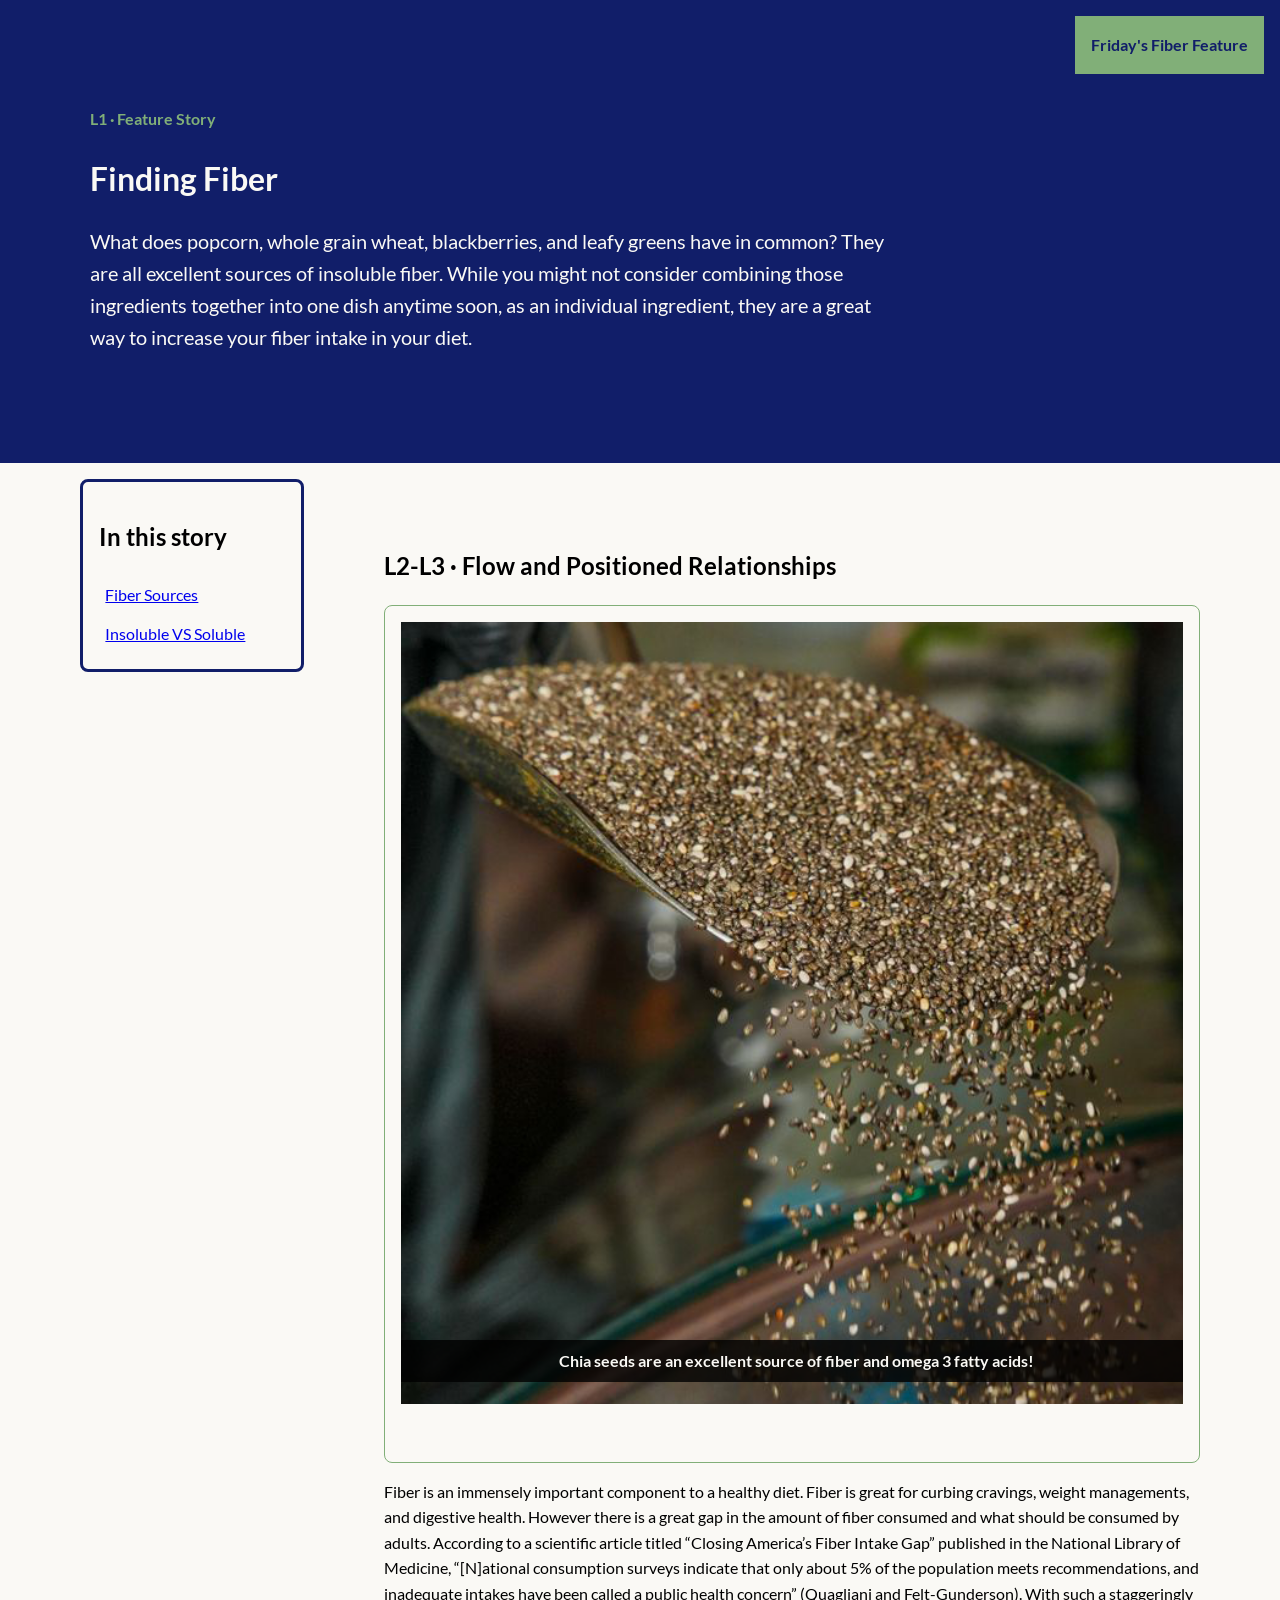
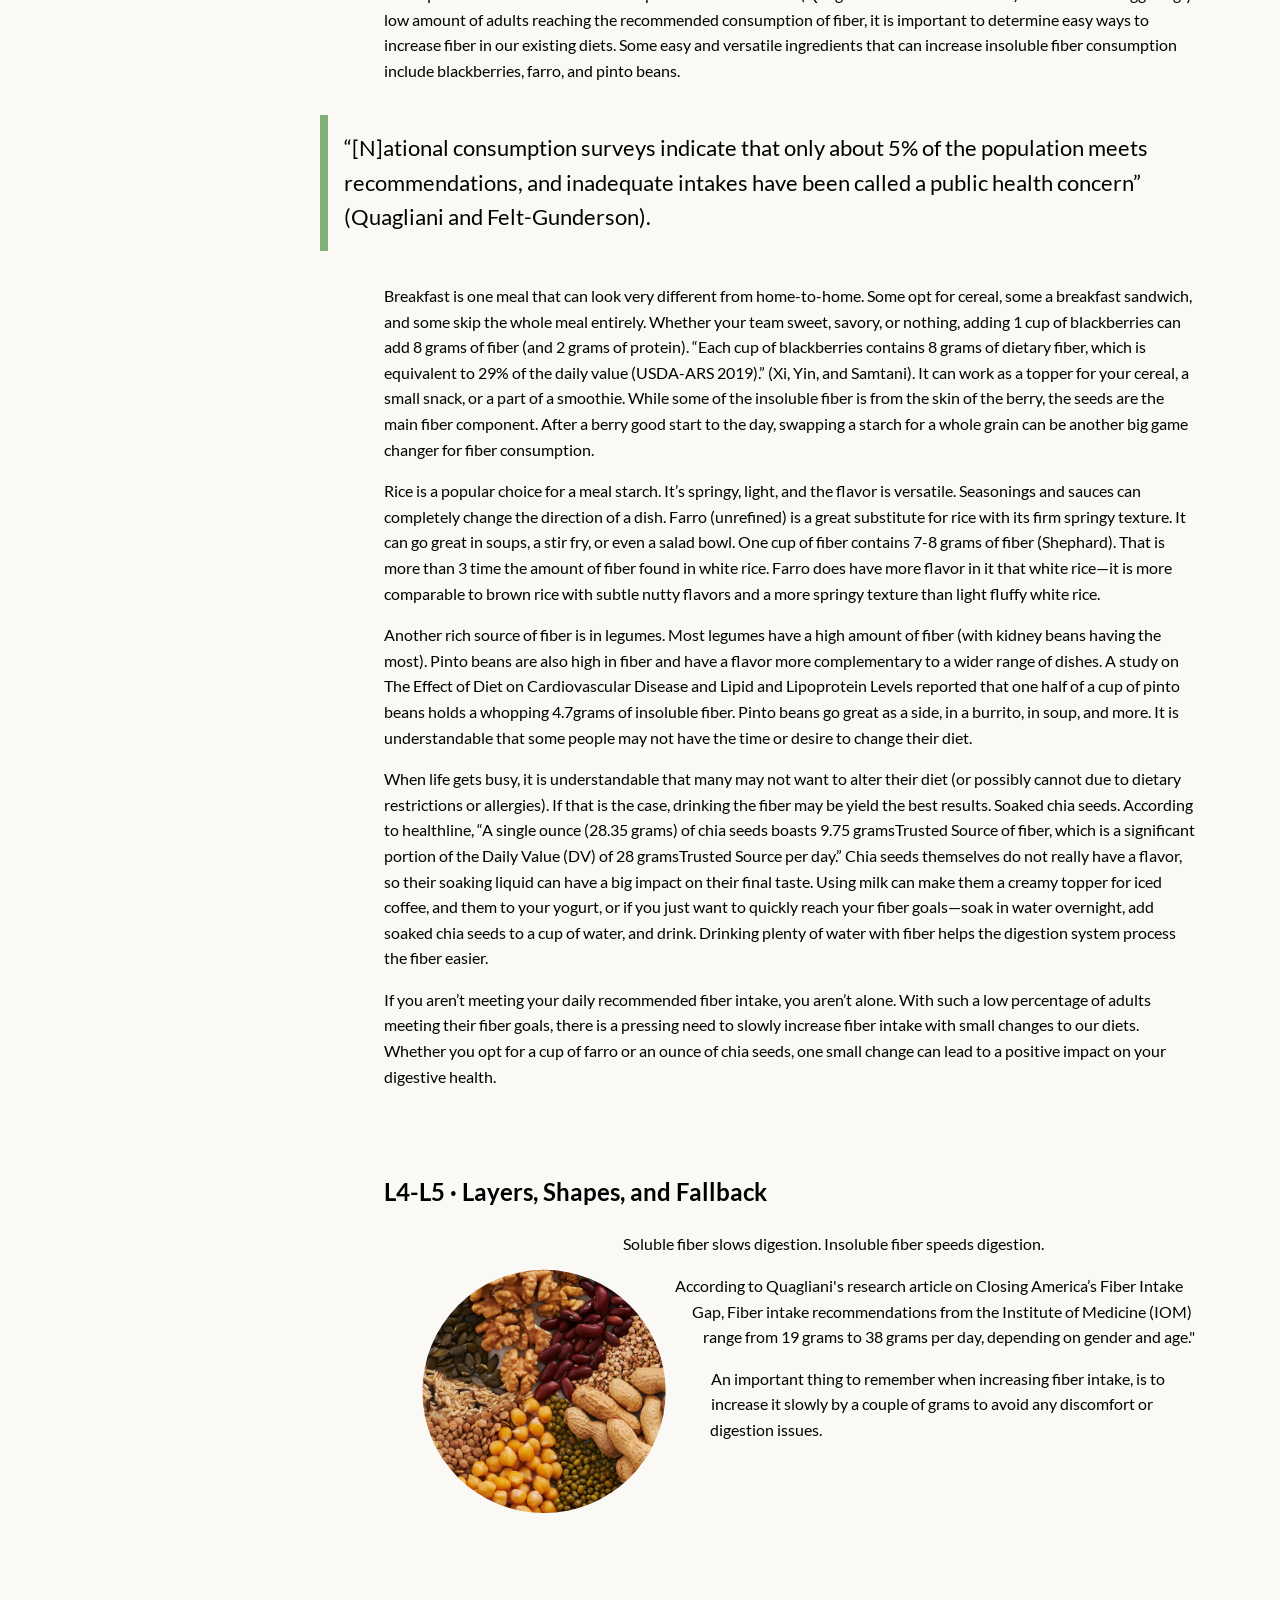
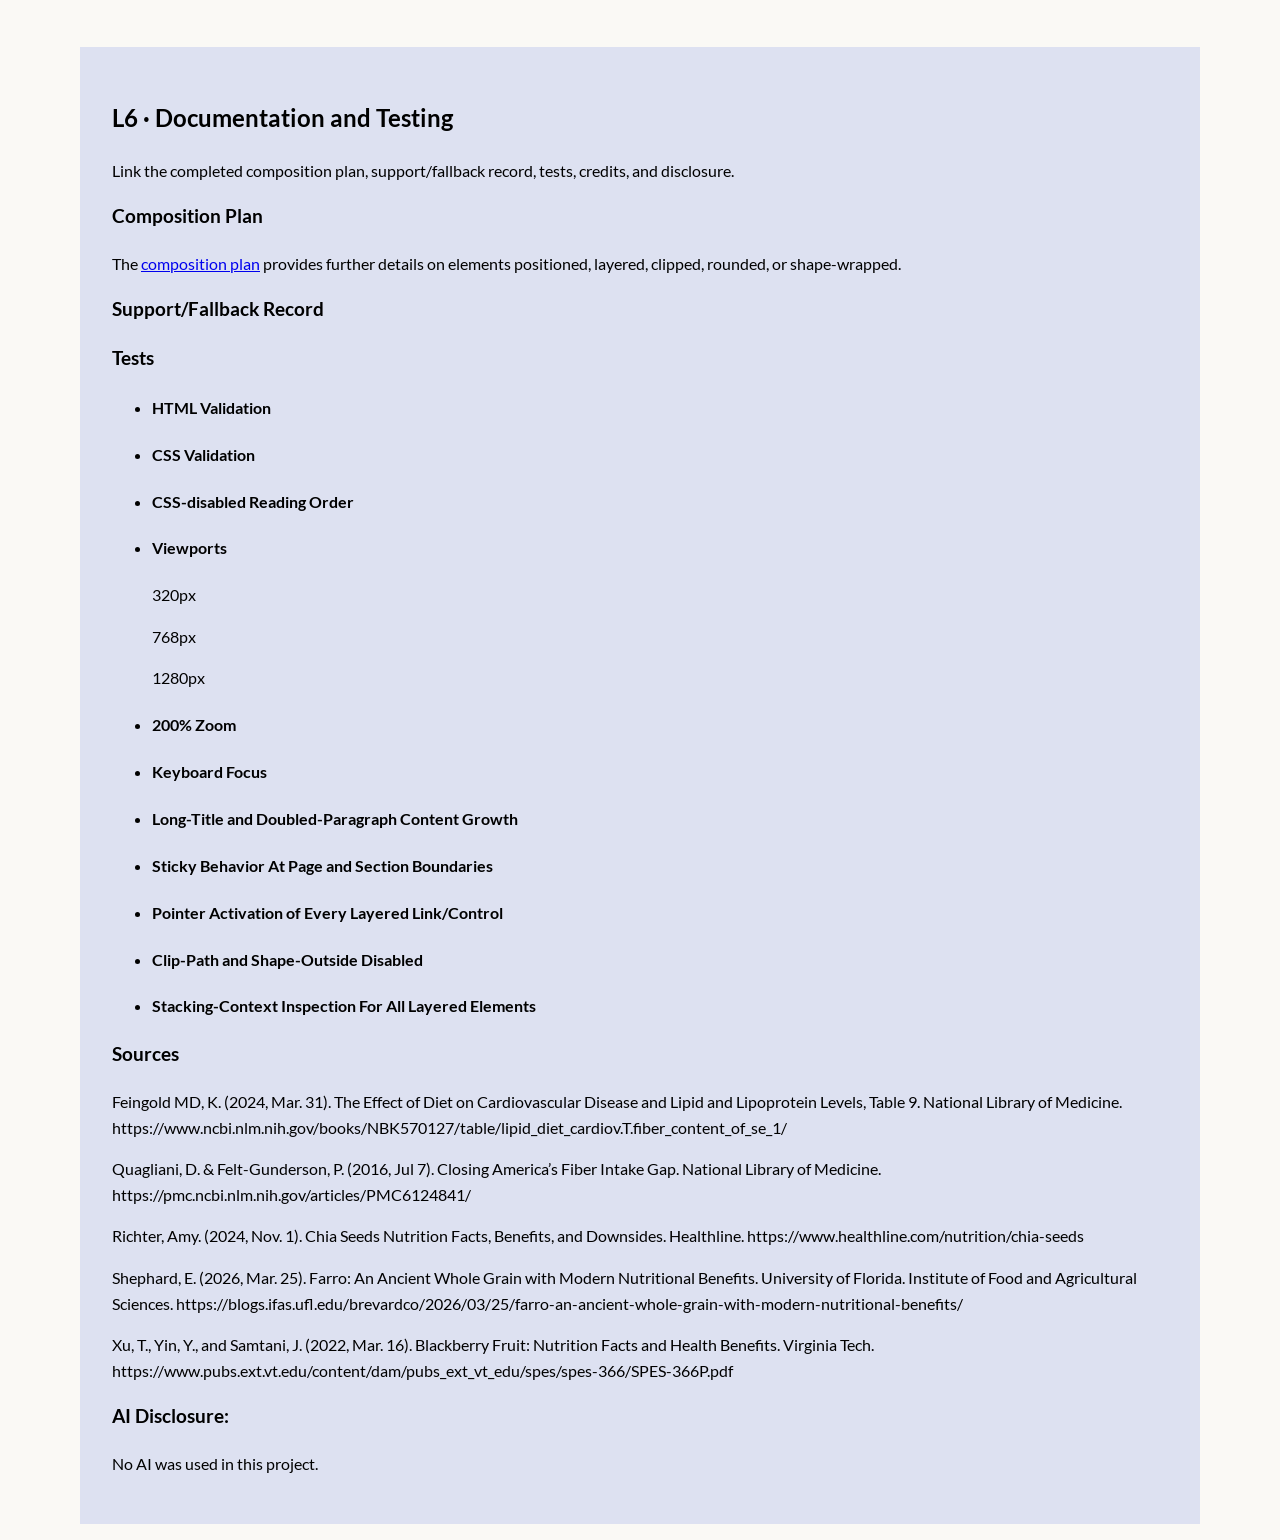
==== commit 8998d3a7: "Composition Plan and .documentation Updated The composition plan was updated with all elements that " ====
--- a/index.html
+++ b/index.html
@@ -1,78 +1,260 @@
 <!doctype html>
 <html lang="en">
+  <head>
+    <meta charset="utf-8" />
+    <meta name="viewport" content="width=device-width,initial-scale=1" />
+    <title>Layered Feature Story</title>
+    <link rel="stylesheet" href="styles.css" />
+  </head>
 
-<head>
-    <meta charset="utf-8">
-    <meta name="viewport" content="width=device-width,initial-scale=1">
-    <title>Layered Feature Story</title>
-    <link rel="stylesheet" href="styles.css">
-</head>
-
-<body>
+  <body>
     <header class="feature-header">
-        <p class="eyebrow">L1 · Feature Story</p>
-        <h1>Finding Fiber</h1>
-        <p class="lede">What does popcorn, whole grain wheat, blackberries, and leafy greens have in common? They are all excellent sources of insoluble fiber. While you might not consider combining those ingredients together into one dish anytime soon, as an individual ingredient, they are a great way to increase your fiber intake in your diet. </p>
-        <span class="issue-badge">Friday's Fiber Feature</span>
+      <p class="eyebrow">L1 · Feature Story</p>
+      <h1>Finding Fiber</h1>
+      <p class="lede">
+        What does popcorn, whole grain wheat, blackberries, and leafy greens
+        have in common? They are all excellent sources of insoluble fiber. While
+        you might not consider combining those ingredients together into one
+        dish anytime soon, as an individual ingredient, they are a great way to
+        increase your fiber intake in your diet.
+      </p>
+      <span class="issue-badge">Friday's Fiber Feature</span>
     </header>
     <main>
-        <div class="article-container">
-            <aside class="story-guide">
-                <h2>In this story</h2>
-                <a href="#section-one">Fiber Sources</a>
-                <a href="#section-two">Insoluble VS Soluble</a>
-            </aside>
-            <article>
-                <section id="section-one">
-                    <h2>L2-L3 · Flow and Positioned Relationships</h2>
-                    <figure class="feature-figure" max-width="100%">
-                        <img src="images/Chia-Seeds.png" alt="Chia seeds falling out of a scoop." width="100%" height="auto">
-                        <figcaption >Chia seeds are an excellent source of fiber and omega 3 fatty acids!</figcaption>
-                    </figure>
-                    <p>Fiber is an immensely important component to a healthy diet. Fiber is great for curbing cravings, weight managements, and digestive health. However there is a great gap in the amount of fiber consumed and what should be consumed by adults. According to a scientific article titled “Closing America’s Fiber Intake Gap” published in the National Library of Medicine, “[N]ational consumption surveys indicate that only about 5% of the population meets recommendations, and inadequate intakes have been called a public health concern” (Quagliani and Felt-Gunderson). With such a staggeringly low amount of adults reaching the recommended consumption of fiber, it is important to determine easy ways to increase fiber in our existing diets.  Some easy and versatile ingredients that can increase insoluble fiber consumption include blackberries, farro, and pinto beans.</p>
-                    <blockquote class="pull-quote">“[N]ational consumption surveys indicate that only about 5% of the population meets recommendations, and inadequate intakes have been called a public health concern” (Quagliani and Felt-Gunderson).</blockquote>
-                    <p>Breakfast is one meal that can look very different from home-to-home. Some opt for cereal, some a breakfast sandwich, and some skip the whole meal entirely. Whether your team sweet, savory, or nothing, adding 1 cup of blackberries can add 8 grams of fiber (and 2 grams of protein). “Each cup of blackberries contains 8 grams of dietary fiber, which is equivalent to 29% of the daily value (USDA-ARS 2019).” (Xi, Yin, and Samtani). It can work as a topper for your cereal, a small snack, or a part of a smoothie. While some of the insoluble fiber is from the skin of the berry, the seeds are the main fiber component. After a berry good start to the day, swapping a starch for a whole grain can be another big game changer for fiber consumption.</p>
-                    <p>Rice is a popular choice for a meal starch. It’s springy, light, and the flavor is versatile. Seasonings and sauces can completely change the direction of a dish. Farro (unrefined) is a great substitute for rice with its firm springy texture. It can go great in soups, a stir fry, or even a salad bowl. One cup of fiber contains 7-8 grams of fiber (Shephard). That is more than 3 time the amount of fiber found in white rice. Farro does have more flavor in it that white rice—it is more comparable to brown rice with subtle nutty flavors and a more springy texture than light fluffy white rice.</p>
-                    <p>Another rich source of fiber is in legumes. Most legumes have a high amount of fiber (with kidney beans having the most). Pinto beans are also high in fiber and have a flavor more complementary to a wider range of dishes. A study on The Effect of Diet on Cardiovascular Disease and Lipid and Lipoprotein Levels reported that one half of a cup of pinto beans holds a whopping 4.7grams of insoluble fiber. Pinto beans go great as a side, in a burrito, in soup, and more. It is understandable that some people may not have the time or desire to change their diet.</p>
-                    <p>When life gets busy, it is understandable that many may not want to alter their diet (or possibly cannot due to dietary restrictions or allergies). If that is the case, drinking the fiber may be yield the best results. Soaked chia seeds. According to healthline, “A single ounce (28.35 grams) of chia seeds boasts 9.75 gramsTrusted Source of fiber, which is a significant portion of the Daily Value (DV) of 28 gramsTrusted Source per day.” Chia seeds themselves do not really have a flavor, so their soaking liquid can have a big impact on their final taste. Using milk can make them a creamy topper for iced coffee, and them to your yogurt, or if you just want to quickly reach your fiber goals—soak in water overnight, add soaked chia seeds to a cup of water, and drink. Drinking plenty of water with fiber helps the digestion system process the fiber easier. </p>
-                    <p>If you aren’t meeting your daily recommended fiber intake, you aren’t alone. With such a low percentage of adults meeting their fiber goals, there is a pressing need to slowly increase fiber intake with small changes to our diets. Whether you opt for a cup of farro or an ounce of chia seeds, one small change can lead to a positive impact on your digestive health.</p>
-                </section>
-                <section id="section-two">
-                    <h2>L4-L5 · Layers, Shapes, and Fallback</h2>
-                    <img class="shape-portrait" src="images/fiber-plate.png" alt="Replace with a contextual alternative" width="100%"
-                        height="auto">
-                    <p>Soluble fiber slows digestion. Insoluble fiber speeds digestion.</p>
-                    <p>According to Quagliani's research article on Closing America’s Fiber Intake Gap, Fiber intake recommendations from the Institute of Medicine (IOM) range from 19 grams to 38 grams per day, depending on gender and age."</p>
-                    <p>An important thing to remember when increasing fiber intake, is to increase it slowly by a couple of grams to avoid any discomfort or digestion issues.</p>
-                </section>
-            </article>
-        </div>
-       <section class="documentation">
-            <h2>L6 · Documentation and Testing</h2>
-            <p>Link the completed composition plan, support/fallback record, tests, credits, and disclosure.</p>
-            <h2>Sources</h2>
-            <p>
-                Feingold MD, K. (2024, Mar. 31). The Effect of Diet on Cardiovascular Disease and Lipid and Lipoprotein Levels, Table 9. National Library of Medicine.
-                https://www.ncbi.nlm.nih.gov/books/NBK570127/table/lipid_diet_cardiov.T.fiber_content_of_se_1/
-            </p>
-            <p>
-                Quagliani, D. & Felt-Gunderson, P. (2016, Jul 7). Closing America’s Fiber Intake Gap. National Library of Medicine. 
-                https://pmc.ncbi.nlm.nih.gov/articles/PMC6124841/
-            </p>
-            <p>
-                Richter, Amy. (2024, Nov. 1). Chia Seeds Nutrition Facts, Benefits, and Downsides. Healthline. 
-                https://www.healthline.com/nutrition/chia-seeds
-            </p>
-            <p>
-                Shephard, E. (2026, Mar. 25). Farro: An Ancient Whole Grain with Modern Nutritional Benefits. University of Florida. Institute of Food and Agricultural Sciences.
-                https://blogs.ifas.ufl.edu/brevardco/2026/03/25/farro-an-ancient-whole-grain-with-modern-nutritional-benefits/
-            </p>
-            <p>
-                Xu, T., Yin, Y., and Samtani, J. (2022, Mar. 16). Blackberry Fruit: Nutrition Facts and Health Benefits. Virginia Tech. 
-                https://www.pubs.ext.vt.edu/content/dam/pubs_ext_vt_edu/spes/spes-366/SPES-366P.pdf
-            </p>
-        </section>
+      <div class="article-container">
+        <aside class="story-guide">
+          <h2>In this story</h2>
+          <a href="#section-one">Fiber Sources</a>
+          <a href="#section-two">Insoluble VS Soluble</a>
+        </aside>
+        <article>
+          <section id="section-one">
+            <h2>L2-L3 · Flow and Positioned Relationships</h2>
+            <figure class="feature-figure" max-width="100%">
+              <img
+                src="images/Chia-Seeds.png"
+                alt="Chia seeds falling out of a scoop."
+                width="100%"
+                height="auto"
+              />
+              <figcaption>
+                Chia seeds are an excellent source of fiber and omega 3 fatty
+                acids!
+              </figcaption>
+            </figure>
+            <p>
+              Fiber is an immensely important component to a healthy diet. Fiber
+              is great for curbing cravings, weight managements, and digestive
+              health. However there is a great gap in the amount of fiber
+              consumed and what should be consumed by adults. According to a
+              scientific article titled “Closing America’s Fiber Intake Gap”
+              published in the National Library of Medicine, “[N]ational
+              consumption surveys indicate that only about 5% of the population
+              meets recommendations, and inadequate intakes have been called a
+              public health concern” (Quagliani and Felt-Gunderson). With such a
+              staggeringly low amount of adults reaching the recommended
+              consumption of fiber, it is important to determine easy ways to
+              increase fiber in our existing diets. Some easy and versatile
+              ingredients that can increase insoluble fiber consumption include
+              blackberries, farro, and pinto beans.
+            </p>
+            <blockquote class="pull-quote">
+              “[N]ational consumption surveys indicate that only about 5% of the
+              population meets recommendations, and inadequate intakes have been
+              called a public health concern” (Quagliani and Felt-Gunderson).
+            </blockquote>
+            <p>
+              Breakfast is one meal that can look very different from
+              home-to-home. Some opt for cereal, some a breakfast sandwich, and
+              some skip the whole meal entirely. Whether your team sweet,
+              savory, or nothing, adding 1 cup of blackberries can add 8 grams
+              of fiber (and 2 grams of protein). “Each cup of blackberries
+              contains 8 grams of dietary fiber, which is equivalent to 29% of
+              the daily value (USDA-ARS 2019).” (Xi, Yin, and Samtani). It can
+              work as a topper for your cereal, a small snack, or a part of a
+              smoothie. While some of the insoluble fiber is from the skin of
+              the berry, the seeds are the main fiber component. After a berry
+              good start to the day, swapping a starch for a whole grain can be
+              another big game changer for fiber consumption.
+            </p>
+            <p>
+              Rice is a popular choice for a meal starch. It’s springy, light,
+              and the flavor is versatile. Seasonings and sauces can completely
+              change the direction of a dish. Farro (unrefined) is a great
+              substitute for rice with its firm springy texture. It can go great
+              in soups, a stir fry, or even a salad bowl. One cup of fiber
+              contains 7-8 grams of fiber (Shephard). That is more than 3 time
+              the amount of fiber found in white rice. Farro does have more
+              flavor in it that white rice—it is more comparable to brown rice
+              with subtle nutty flavors and a more springy texture than light
+              fluffy white rice.
+            </p>
+            <p>
+              Another rich source of fiber is in legumes. Most legumes have a
+              high amount of fiber (with kidney beans having the most). Pinto
+              beans are also high in fiber and have a flavor more complementary
+              to a wider range of dishes. A study on The Effect of Diet on
+              Cardiovascular Disease and Lipid and Lipoprotein Levels reported
+              that one half of a cup of pinto beans holds a whopping 4.7grams of
+              insoluble fiber. Pinto beans go great as a side, in a burrito, in
+              soup, and more. It is understandable that some people may not have
+              the time or desire to change their diet.
+            </p>
+            <p>
+              When life gets busy, it is understandable that many may not want
+              to alter their diet (or possibly cannot due to dietary
+              restrictions or allergies). If that is the case, drinking the
+              fiber may be yield the best results. Soaked chia seeds. According
+              to healthline, “A single ounce (28.35 grams) of chia seeds boasts
+              9.75 gramsTrusted Source of fiber, which is a significant portion
+              of the Daily Value (DV) of 28 gramsTrusted Source per day.” Chia
+              seeds themselves do not really have a flavor, so their soaking
+              liquid can have a big impact on their final taste. Using milk can
+              make them a creamy topper for iced coffee, and them to your
+              yogurt, or if you just want to quickly reach your fiber goals—soak
+              in water overnight, add soaked chia seeds to a cup of water, and
+              drink. Drinking plenty of water with fiber helps the digestion
+              system process the fiber easier.
+            </p>
+            <p>
+              If you aren’t meeting your daily recommended fiber intake, you
+              aren’t alone. With such a low percentage of adults meeting their
+              fiber goals, there is a pressing need to slowly increase fiber
+              intake with small changes to our diets. Whether you opt for a cup
+              of farro or an ounce of chia seeds, one small change can lead to a
+              positive impact on your digestive health.
+            </p>
+          </section>
+          <section id="section-two">
+            <h2>L4-L5 · Layers, Shapes, and Fallback</h2>
+            <img
+              class="shape-portrait"
+              src="images/fiber-plate.png"
+              alt="Replace with a contextual alternative"
+              width="100%"
+              height="auto"
+            />
+            <p>
+              Soluble fiber slows digestion. Insoluble fiber speeds digestion.
+            </p>
+            <p>
+              According to Quagliani's research article on Closing America’s
+              Fiber Intake Gap, Fiber intake recommendations from the Institute
+              of Medicine (IOM) range from 19 grams to 38 grams per day,
+              depending on gender and age."
+            </p>
+            <p>
+              An important thing to remember when increasing fiber intake, is to
+              increase it slowly by a couple of grams to avoid any discomfort or
+              digestion issues.
+            </p>
+          </section>
+        </article>
+      </div>
+      <section class="documentation">
+        <h2>L6 · Documentation and Testing</h2>
+        <p>
+          Link the completed composition plan, support/fallback record, tests,
+          credits, and disclosure.
+        </p>
+        <section>
+          <h3>Composition Plan</h3>
+          <p>
+            The <a href="composition-plan.html">composition plan</a> provides
+            further details on elements positioned, layered, clipped, rounded,
+            or shape-wrapped.
+          </p>
+        </section>
+        <section>
+            <h3>Support/Fallback Record<h3>
+            <p></p>
+        </section>
+        <section>
+            <h3>Tests</h3>
+            <ul>
+                <li>
+                    <h4>HTML Validation</h4>
+                    <p></p>
+                </li>
+                <li>
+                    <h4>CSS Validation</h4>
+                    <p></p>
+                </li>
+                <li>
+                    <h4>CSS-disabled Reading Order</h4>
+                    <p></p>
+                </li>
+                <li>
+                    <h4>Viewports</h4>
+                    <p>320px</p>
+                    <p>768px</p>
+                    <p>1280px</p>
+                </li>
+                <li>
+                    <h4>200% Zoom</h4>
+                    <p></p>
+                </li>
+                <li>
+                    <h4>Keyboard Focus</h4>
+                    <p></p>
+                </li>
+                <li>
+                    <h4>Long-Title and Doubled-Paragraph Content Growth</h4>
+                    <p></p>
+                </li>
+                <li>
+                    <h4>Sticky Behavior At Page and Section Boundaries</h4>
+                    <p></p>
+                </li>
+                <li>
+                    <h4>Pointer Activation of Every Layered Link/Control</h4>
+                    <p></p>
+                </li>
+                <li>
+                    <h4>Clip-Path and Shape-Outside Disabled</h4>
+                    <p></p>
+                </li>
+                <li>
+                    <h4>Stacking-Context Inspection For All Layered Elements</h4>
+                    <p></p>
+                </li>
+            </ul>
+        </section>
+        <section>
+          <h3>Sources</h3>
+          <p>
+            Feingold MD, K. (2024, Mar. 31). The Effect of Diet on
+            Cardiovascular Disease and Lipid and Lipoprotein Levels, Table 9.
+            National Library of Medicine.
+            https://www.ncbi.nlm.nih.gov/books/NBK570127/table/lipid_diet_cardiov.T.fiber_content_of_se_1/
+          </p>
+          <p>
+            Quagliani, D. & Felt-Gunderson, P. (2016, Jul 7). Closing America’s
+            Fiber Intake Gap. National Library of Medicine.
+            https://pmc.ncbi.nlm.nih.gov/articles/PMC6124841/
+          </p>
+          <p>
+            Richter, Amy. (2024, Nov. 1). Chia Seeds Nutrition Facts, Benefits,
+            and Downsides. Healthline.
+            https://www.healthline.com/nutrition/chia-seeds
+          </p>
+          <p>
+            Shephard, E. (2026, Mar. 25). Farro: An Ancient Whole Grain with
+            Modern Nutritional Benefits. University of Florida. Institute of
+            Food and Agricultural Sciences.
+            https://blogs.ifas.ufl.edu/brevardco/2026/03/25/farro-an-ancient-whole-grain-with-modern-nutritional-benefits/
+          </p>
+          <p>
+            Xu, T., Yin, Y., and Samtani, J. (2022, Mar. 16). Blackberry Fruit:
+            Nutrition Facts and Health Benefits. Virginia Tech.
+            https://www.pubs.ext.vt.edu/content/dam/pubs_ext_vt_edu/spes/spes-366/SPES-366P.pdf
+          </p>
+        </section>
+        <section>
+            <h3>AI Disclosure: </h3>
+            <p>No AI was used in this project.</p>
+        </section>
+      </section>
     </main>
-</body>
-
-</html>+  </body>
+</html>
--- a/styles.css
+++ b/styles.css
@@ -48,6 +48,7 @@
   --font-weight-bold: 700;
   --letter-spacing-svg-subtext: 5%;
   --space-3: 1rem;
+  --space-sm: 0.5rem;
   --radius: 0.5rem;
   --measure: 68ch;
   --padding-cardrow: 0.1rem;
@@ -87,12 +88,12 @@
   position: relative;
   padding: clamp(2rem, 7vw, 6rem);
   background: var(--color-contrast);
-  color: #fff;
+  color: var(--color-accent);
 }
 
 .eyebrow {
   color: var(--color-border);
-  font-weight: 700;
+  font-weight: var(--font-weight-bold);
 }
 
 .lede {
@@ -102,11 +103,12 @@
 
 .issue-badge {
   position: absolute;
-  inset-block-start: 1rem;
-  inset-inline-end: 1rem;
-  padding: 0.5rem;
+  inset-block-start: var(--space-3);
+  inset-inline-end: var(--space-3);
+  padding: var(--space-3);
   background: var(--color-border);
-  color: #191919;
+  color: var(--color-contrast);
+  font-weight: var(--font-weight-bold);
 }
 
 main {
@@ -130,7 +132,8 @@
 .story-guide {
   align-self: start;
   padding: 1rem;
-  border: 1px solid var(--color-border);
+  border: 3px solid var(--color-contrast);
+  border-radius: var(--radius);
 }
 
 .story-guide a {
@@ -154,7 +157,7 @@
 
 .pull-quote {
   margin: 2rem 0;
-  padding: 1rem;
+  padding: var(--space-3);
   border-inline-start: 0.5rem solid var(--color-border);
   font-size: 1.35rem;
 }
@@ -177,16 +180,15 @@
   color: var(--color-accent);
   font-weight: var(--font-weight-bold);
   z-index: 2;
-  top: -2.6rem;
+  top: -4rem;
   text-align: center;
   background-color: rgba(0, 0, 0, 0.8);
-  padding-left: 0.5rem;
-  padding-top: 0.5rem;
-  padding-bottom: 0.5rem;
+  padding-left: var(--space-sm);
+  padding-top: var(--space-sm);
+  padding-bottom: var(--space-sm);
 }
 
 @media (min-width: 52rem) {
-
   .article-container {
     display: grid;
     grid-template-columns: 14rem 1fr;
@@ -221,14 +223,13 @@
   }
 }
 
-@supports (clip-path: circle(140px)) {
+@supports (clip-path: circle(7.6rem)) {
   .shape-portrait {
     clip-path: circle(7.6rem);
-
   }
 }
 
 :focus-visible {
-  outline: .2rem solid var(--color-border);
+  outline: 0.2rem solid var(--color-border);
   outline-offset: 0.2rem;
 }
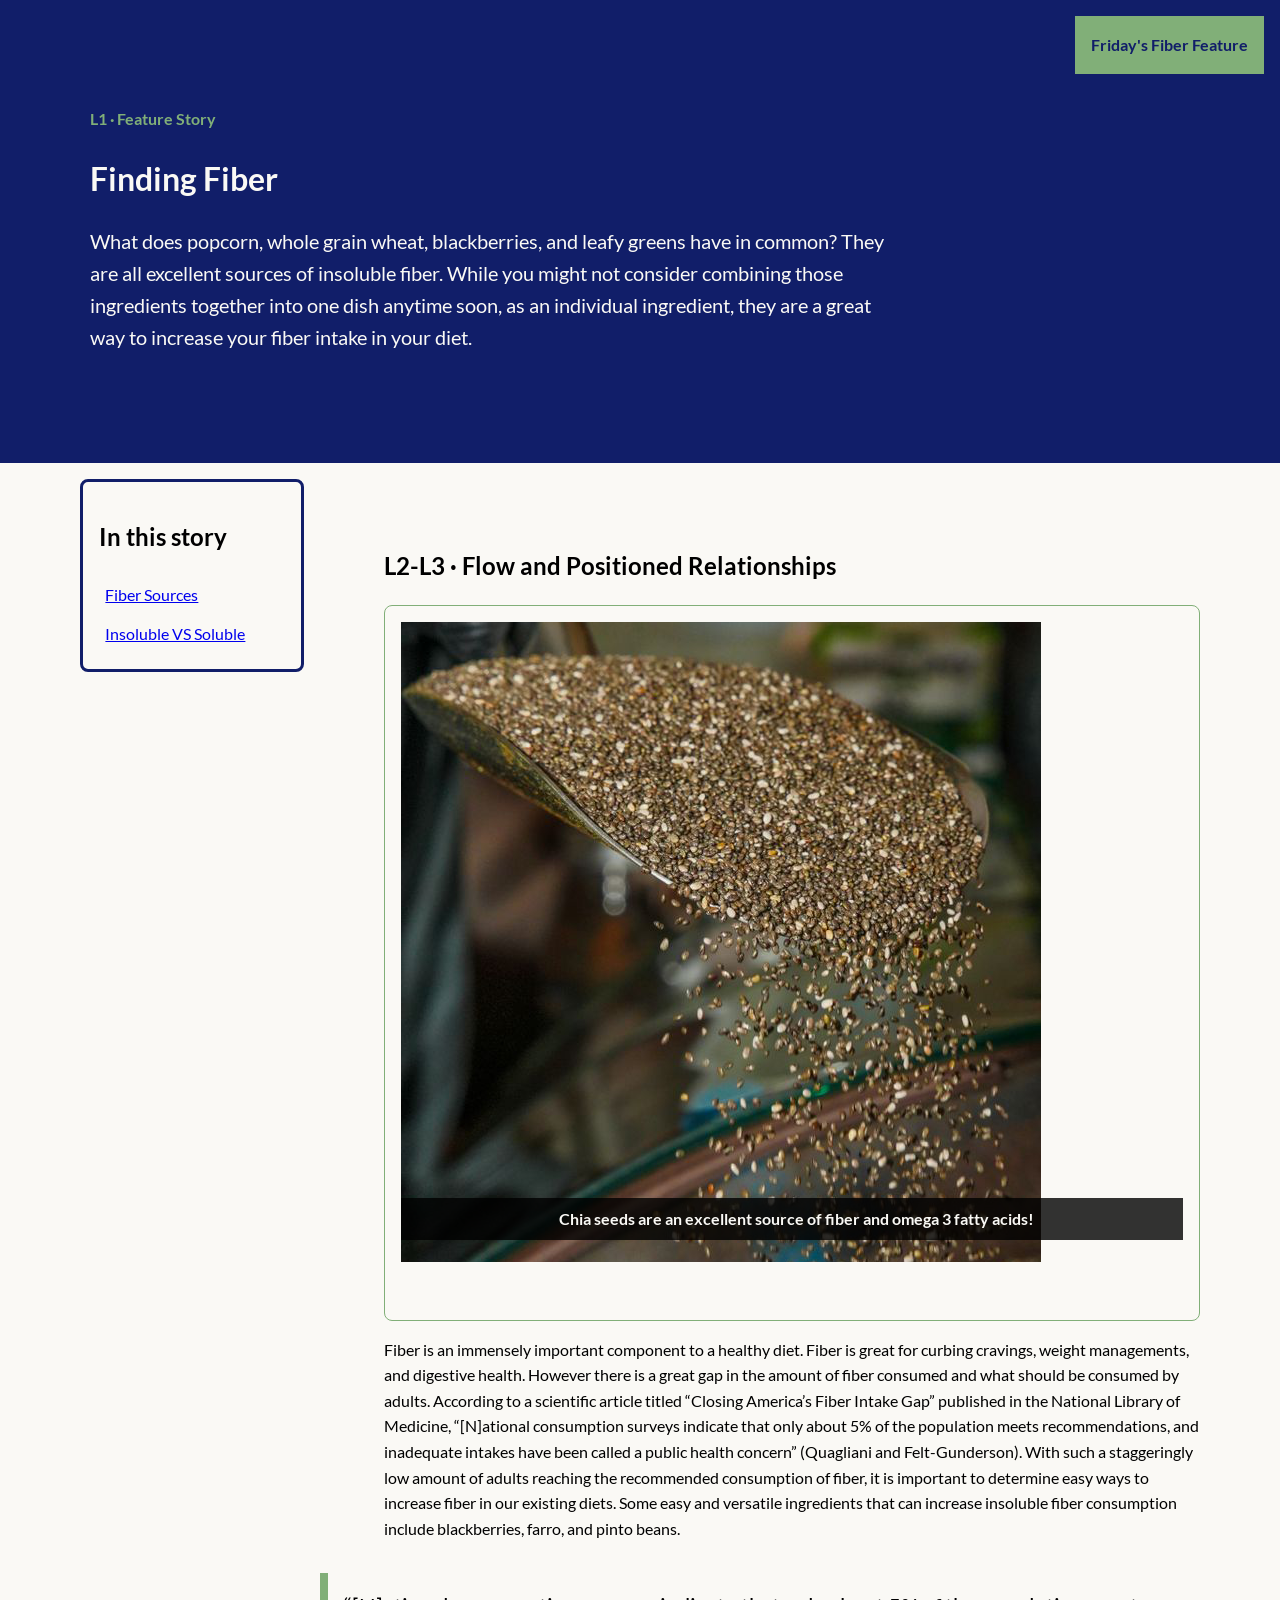
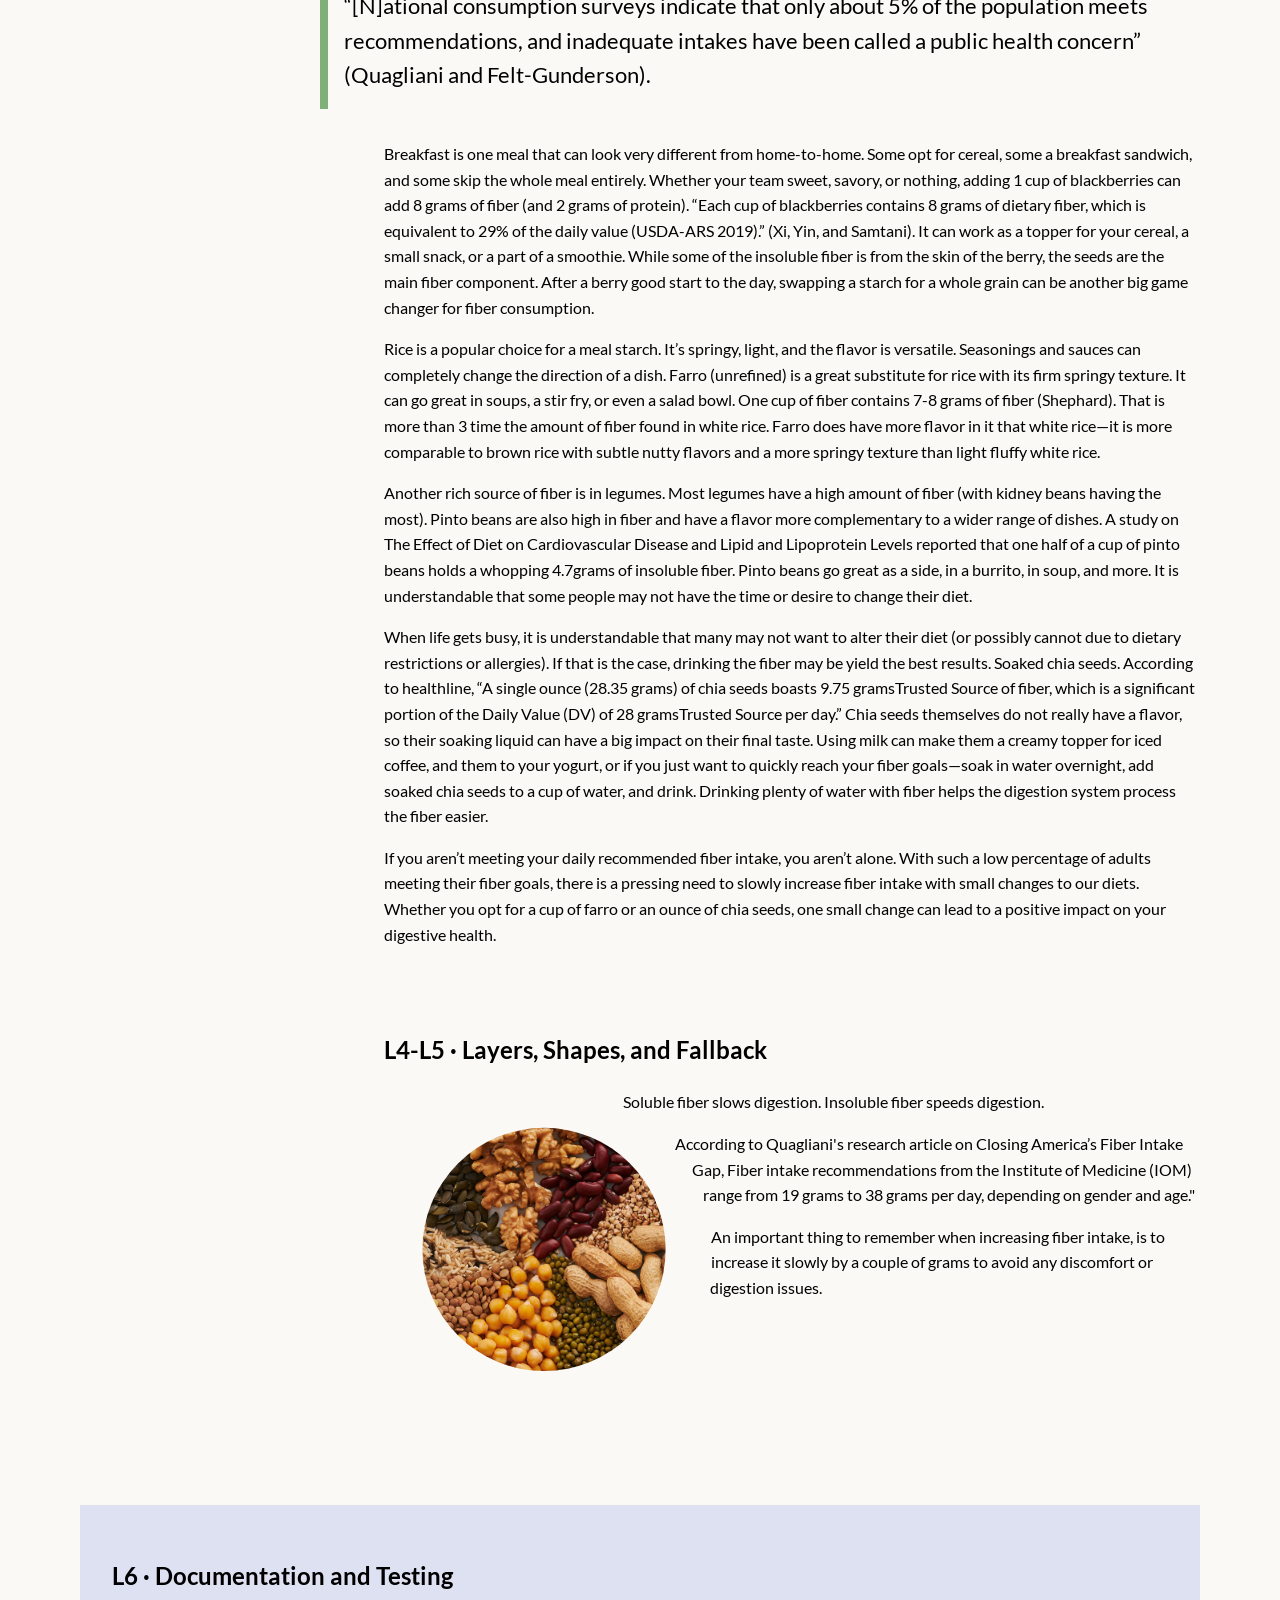
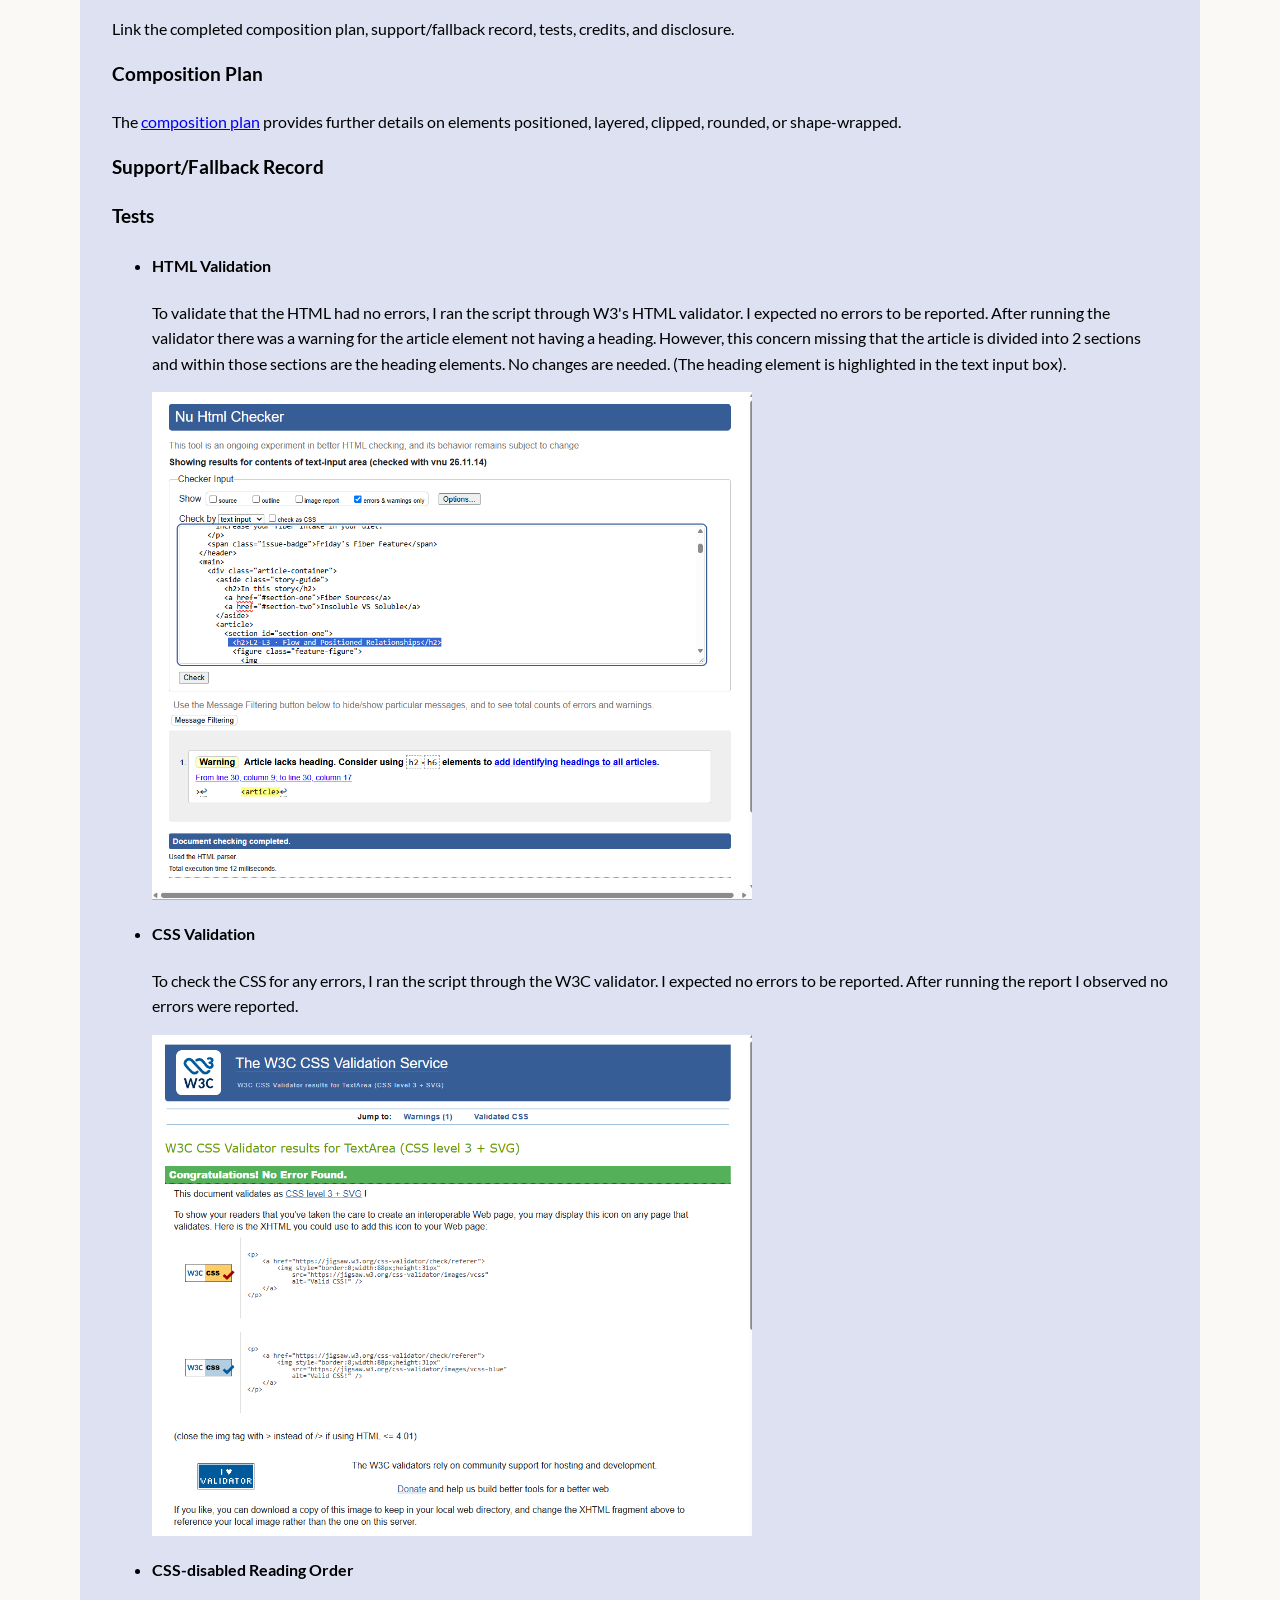
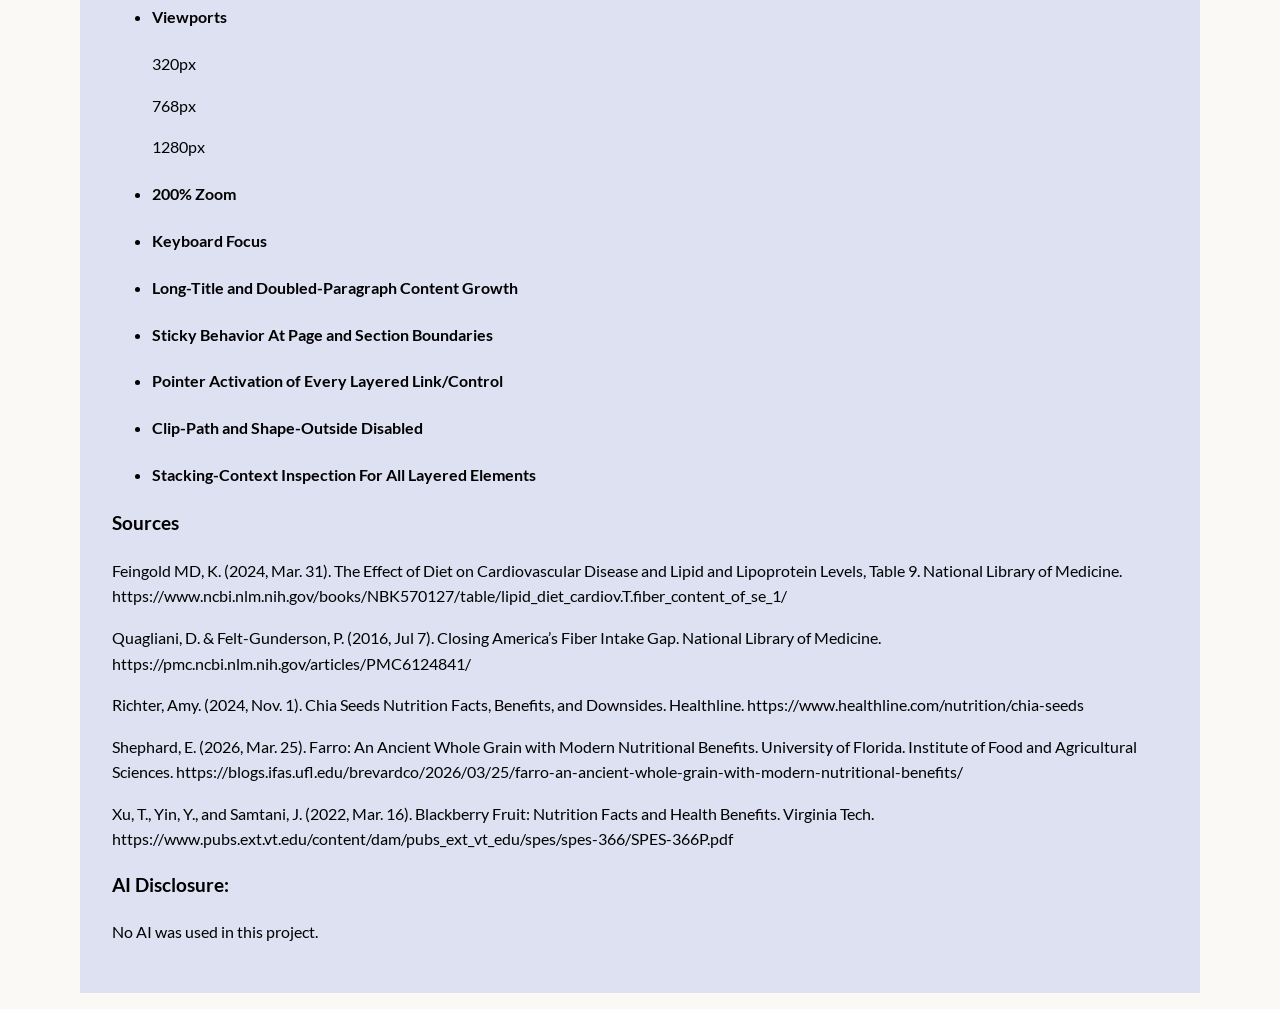
==== commit ac824e18: "HTML & CSS Validator HTML & CSS Validator tests added to documentation" ====
--- a/index.html
+++ b/index.html
@@ -30,12 +30,10 @@
         <article>
           <section id="section-one">
             <h2>L2-L3 · Flow and Positioned Relationships</h2>
-            <figure class="feature-figure" max-width="100%">
+            <figure class="feature-figure">
               <img
                 src="images/Chia-Seeds.png"
                 alt="Chia seeds falling out of a scoop."
-                width="100%"
-                height="auto"
               />
               <figcaption>
                 Chia seeds are an excellent source of fiber and omega 3 fatty
@@ -131,8 +129,6 @@
               class="shape-portrait"
               src="images/fiber-plate.png"
               alt="Replace with a contextual alternative"
-              width="100%"
-              height="auto"
             />
             <p>
               Soluble fiber slows digestion. Insoluble fiber speeds digestion.
@@ -166,7 +162,7 @@
           </p>
         </section>
         <section>
-            <h3>Support/Fallback Record<h3>
+            <h3>Support/Fallback Record</h3>
             <p></p>
         </section>
         <section>
@@ -174,11 +170,13 @@
             <ul>
                 <li>
                     <h4>HTML Validation</h4>
-                    <p></p>
+                    <p>To validate that the HTML had no errors, I ran the script through W3's HTML validator. I expected no errors to be reported. After running the validator there was a warning for the article element not having a heading. However, this concern missing that the article is divided into 2 sections and within those sections are the heading elements. No changes are needed. (The heading element is highlighted in the text input box).</p>
+                    <img src="Screenshots/html-validator.png" class="test-img" alt="A screen shot of the HTML validator reporting no errors."/>
                 </li>
                 <li>
                     <h4>CSS Validation</h4>
-                    <p></p>
+                    <p>To check the CSS for any errors, I ran the script through the W3C validator. I expected no errors to be reported. After running the report I observed no errors were reported.</p>
+                    <img src="Screenshots/css-validator.png" class="test-img" alt="Teh W3C CSS validator confirming that there are no errors." />
                 </li>
                 <li>
                     <h4>CSS-disabled Reading Order</h4>
--- a/styles.css
+++ b/styles.css
@@ -155,6 +155,13 @@
   height: auto;
 }
 
+.test-img {
+  min-width: 0;
+  width: 100%;
+  height: auto;
+  max-width: 600px;
+}
+
 .pull-quote {
   margin: 2rem 0;
   padding: var(--space-3);
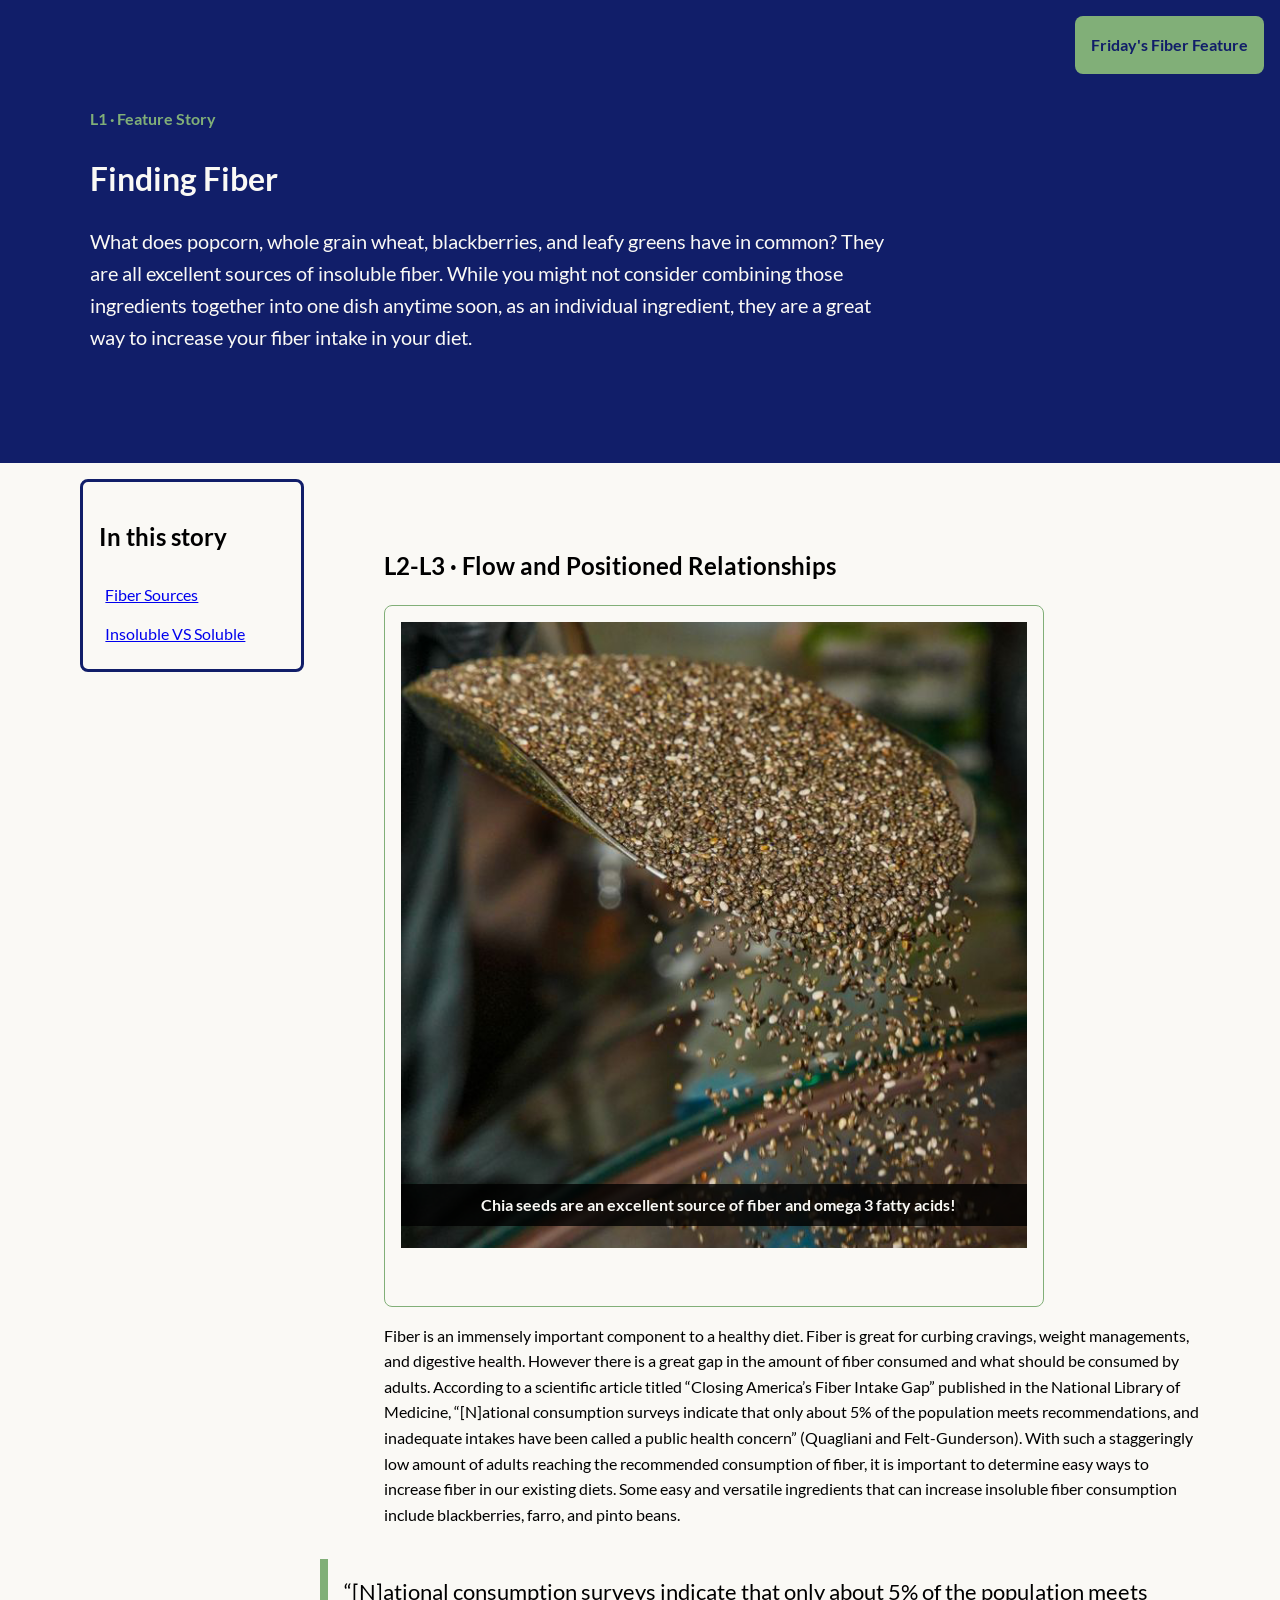
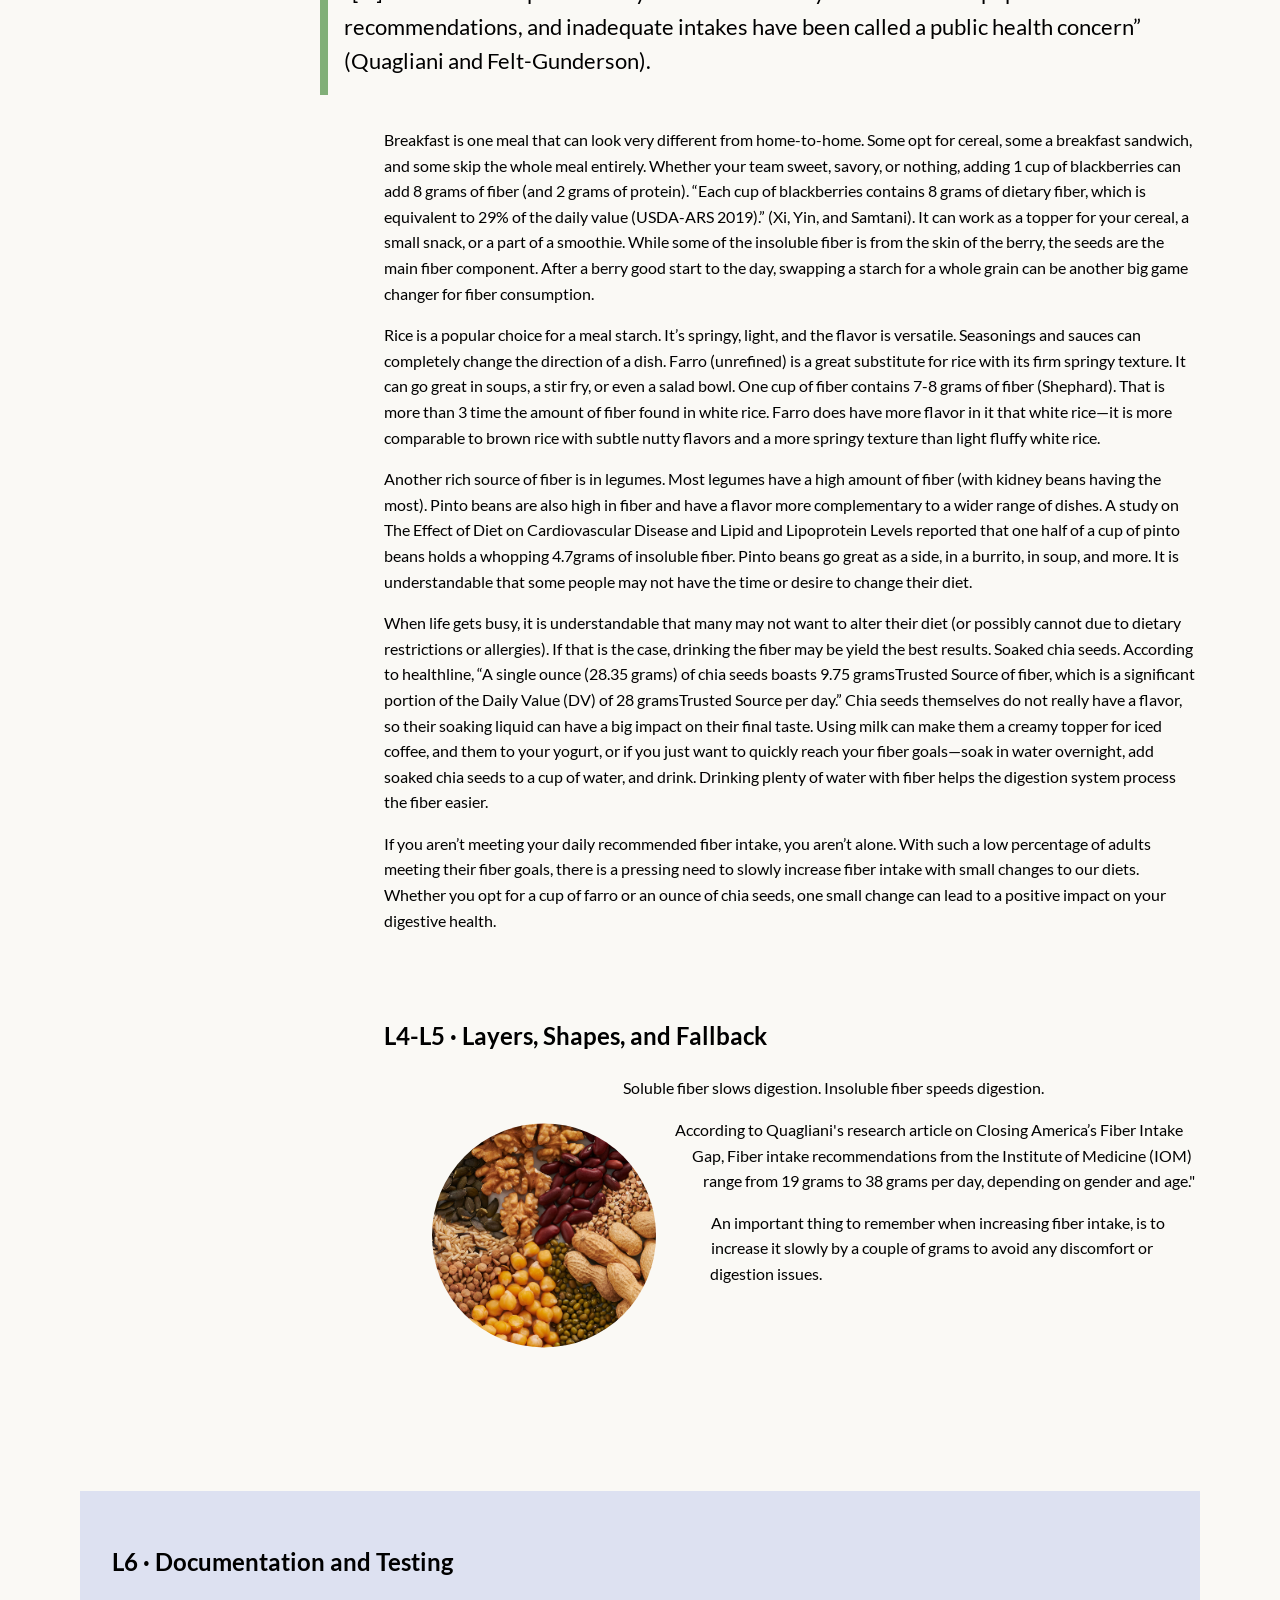
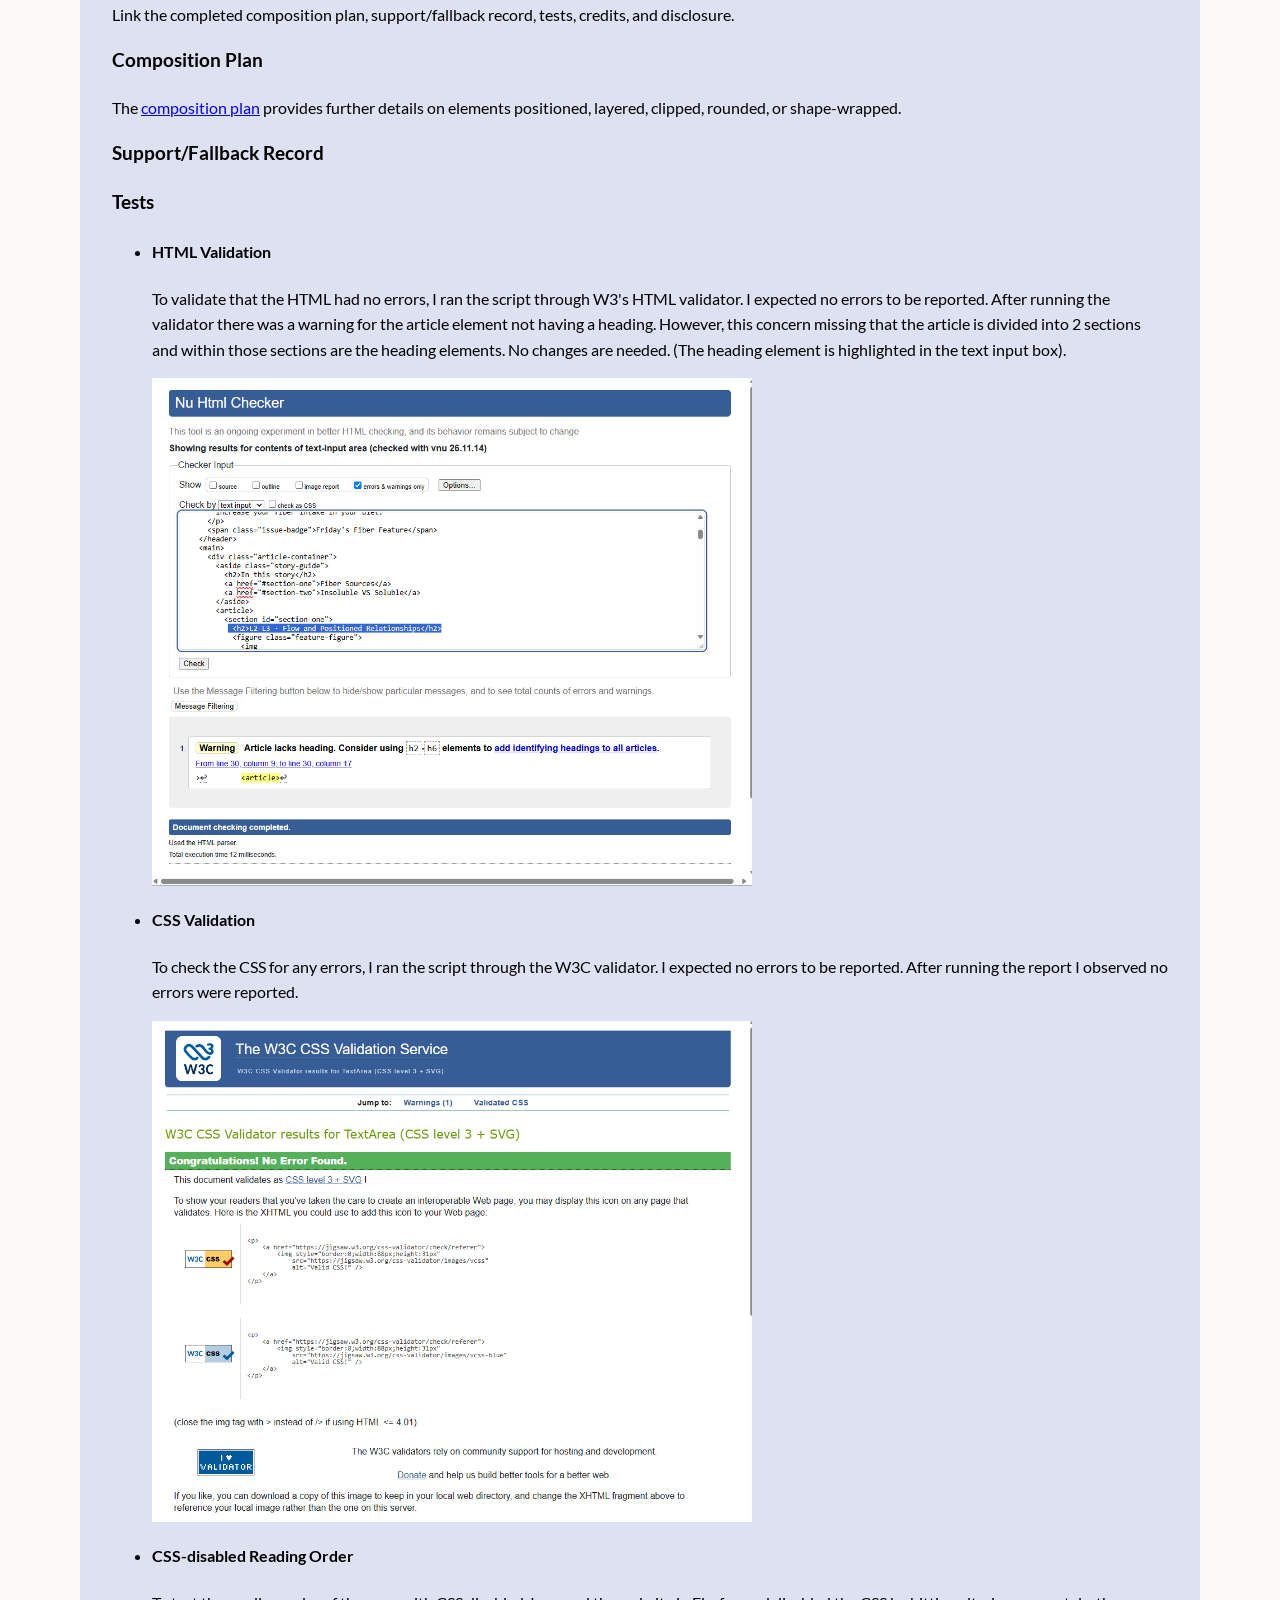
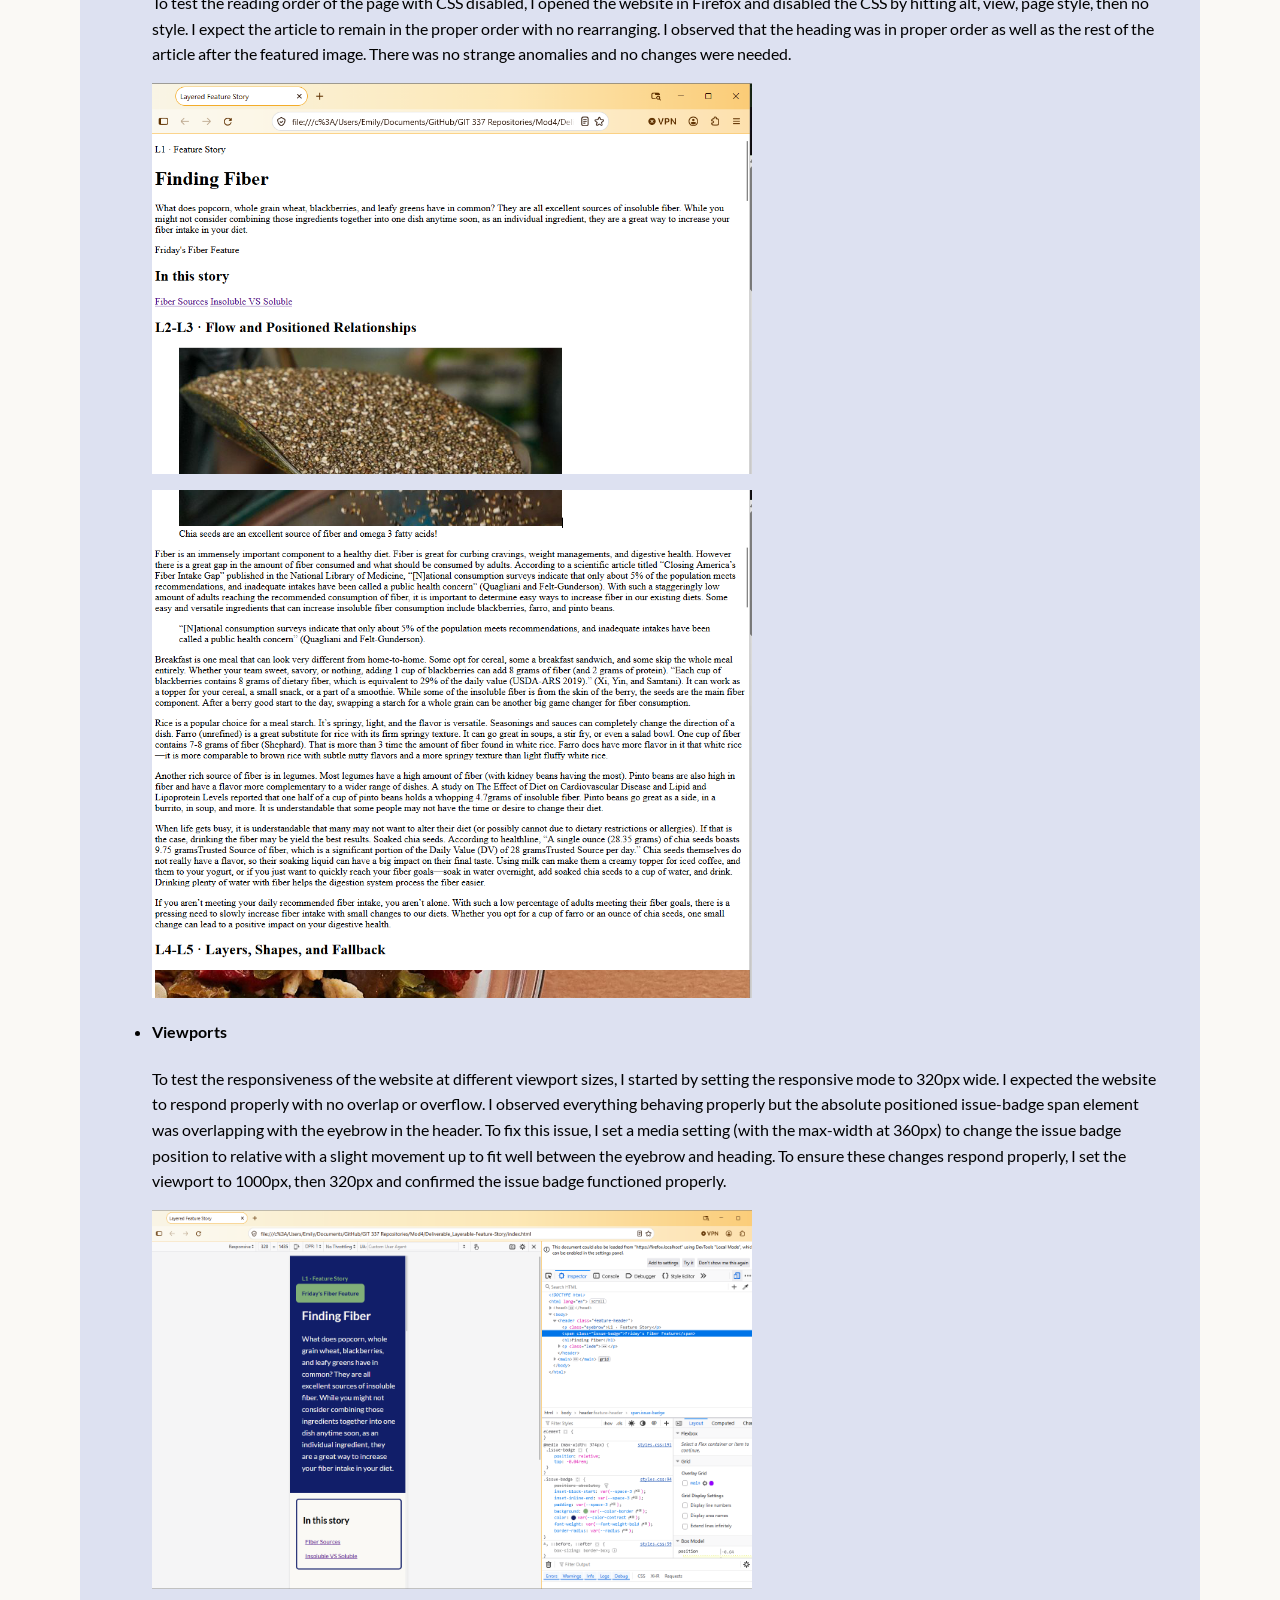
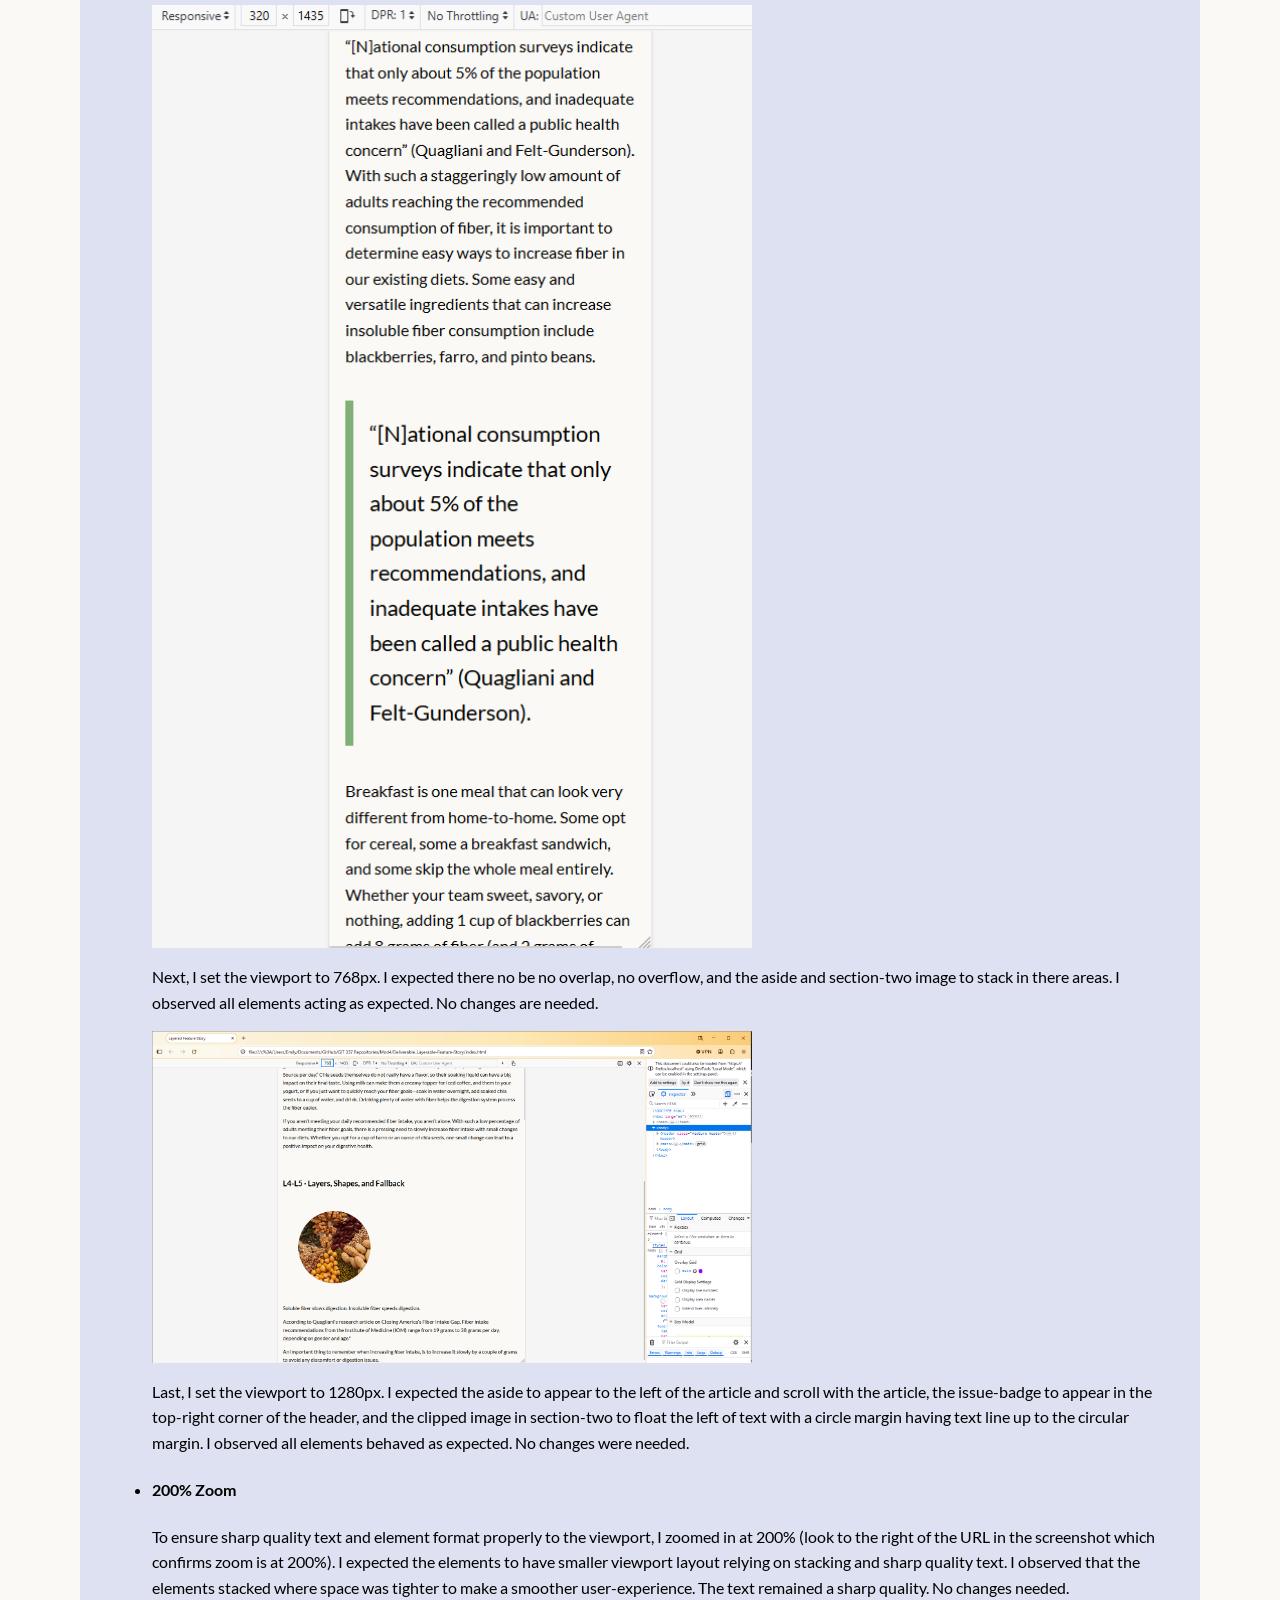
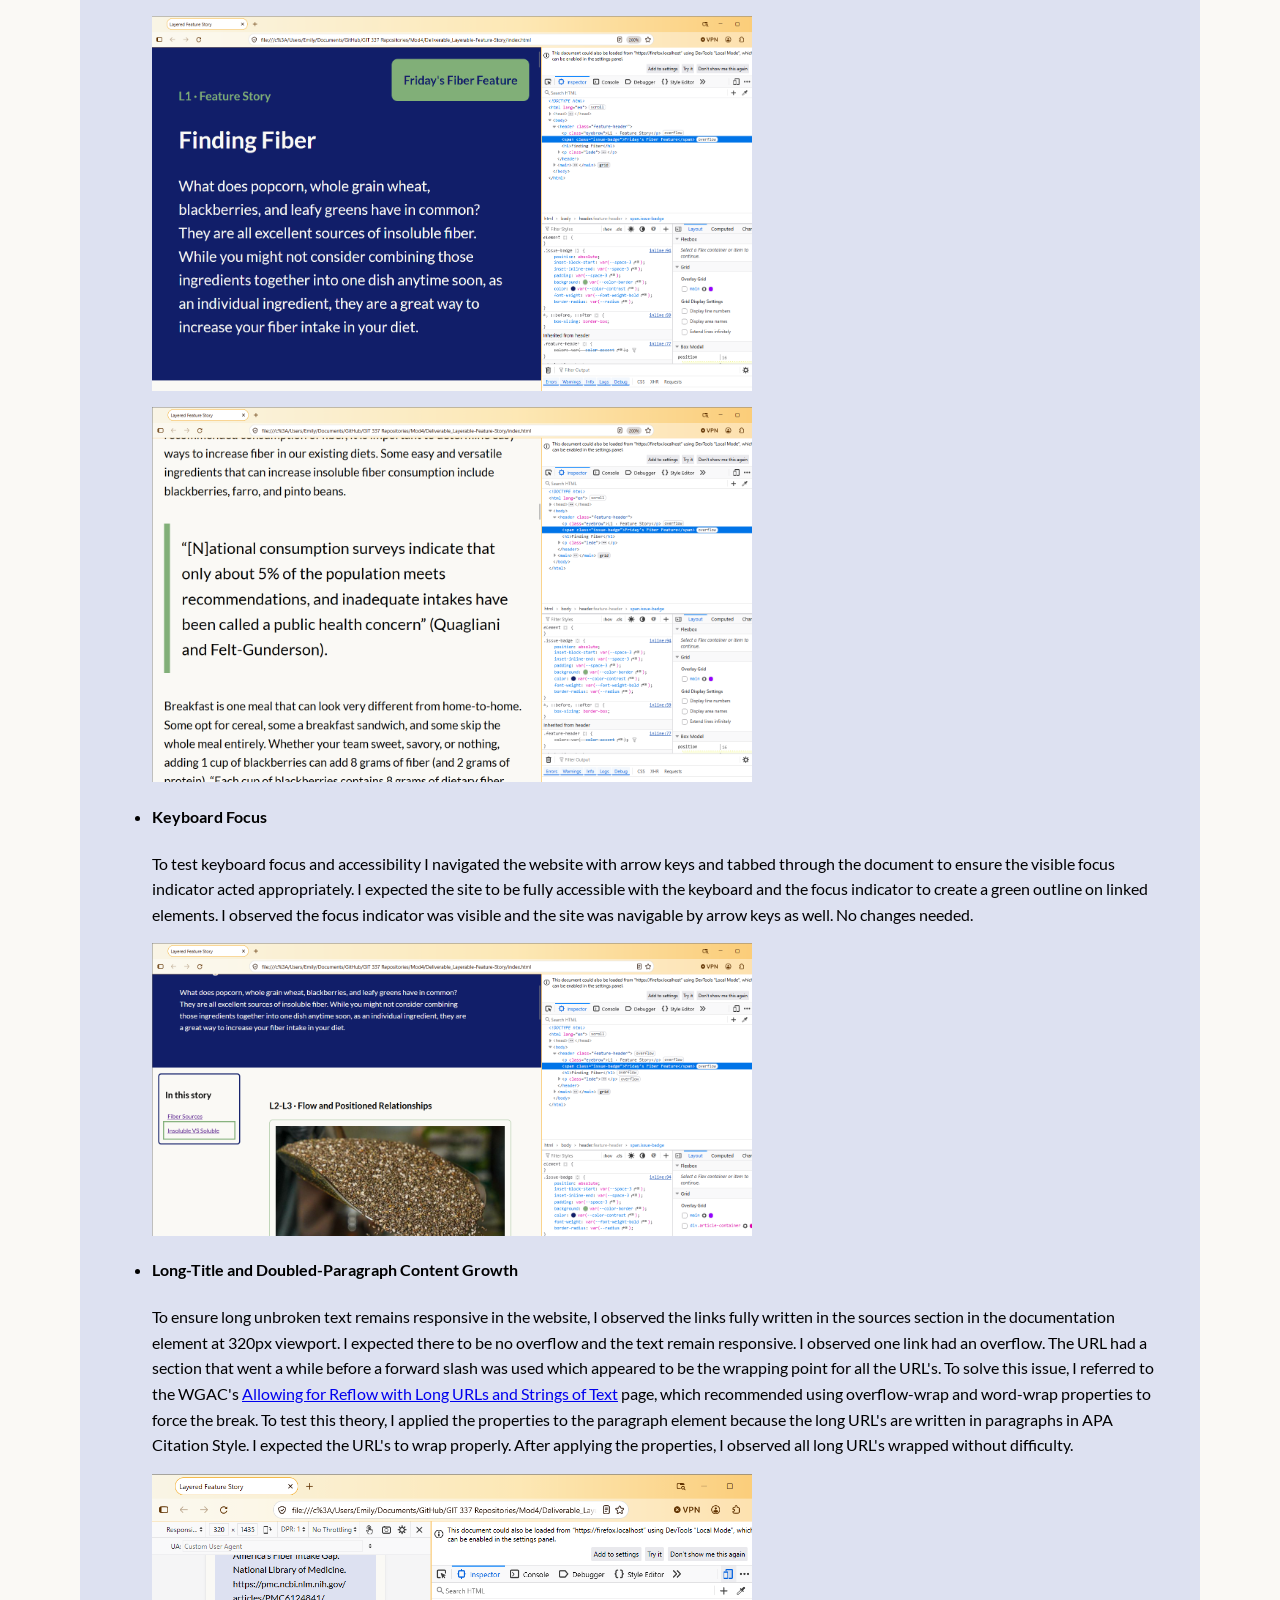
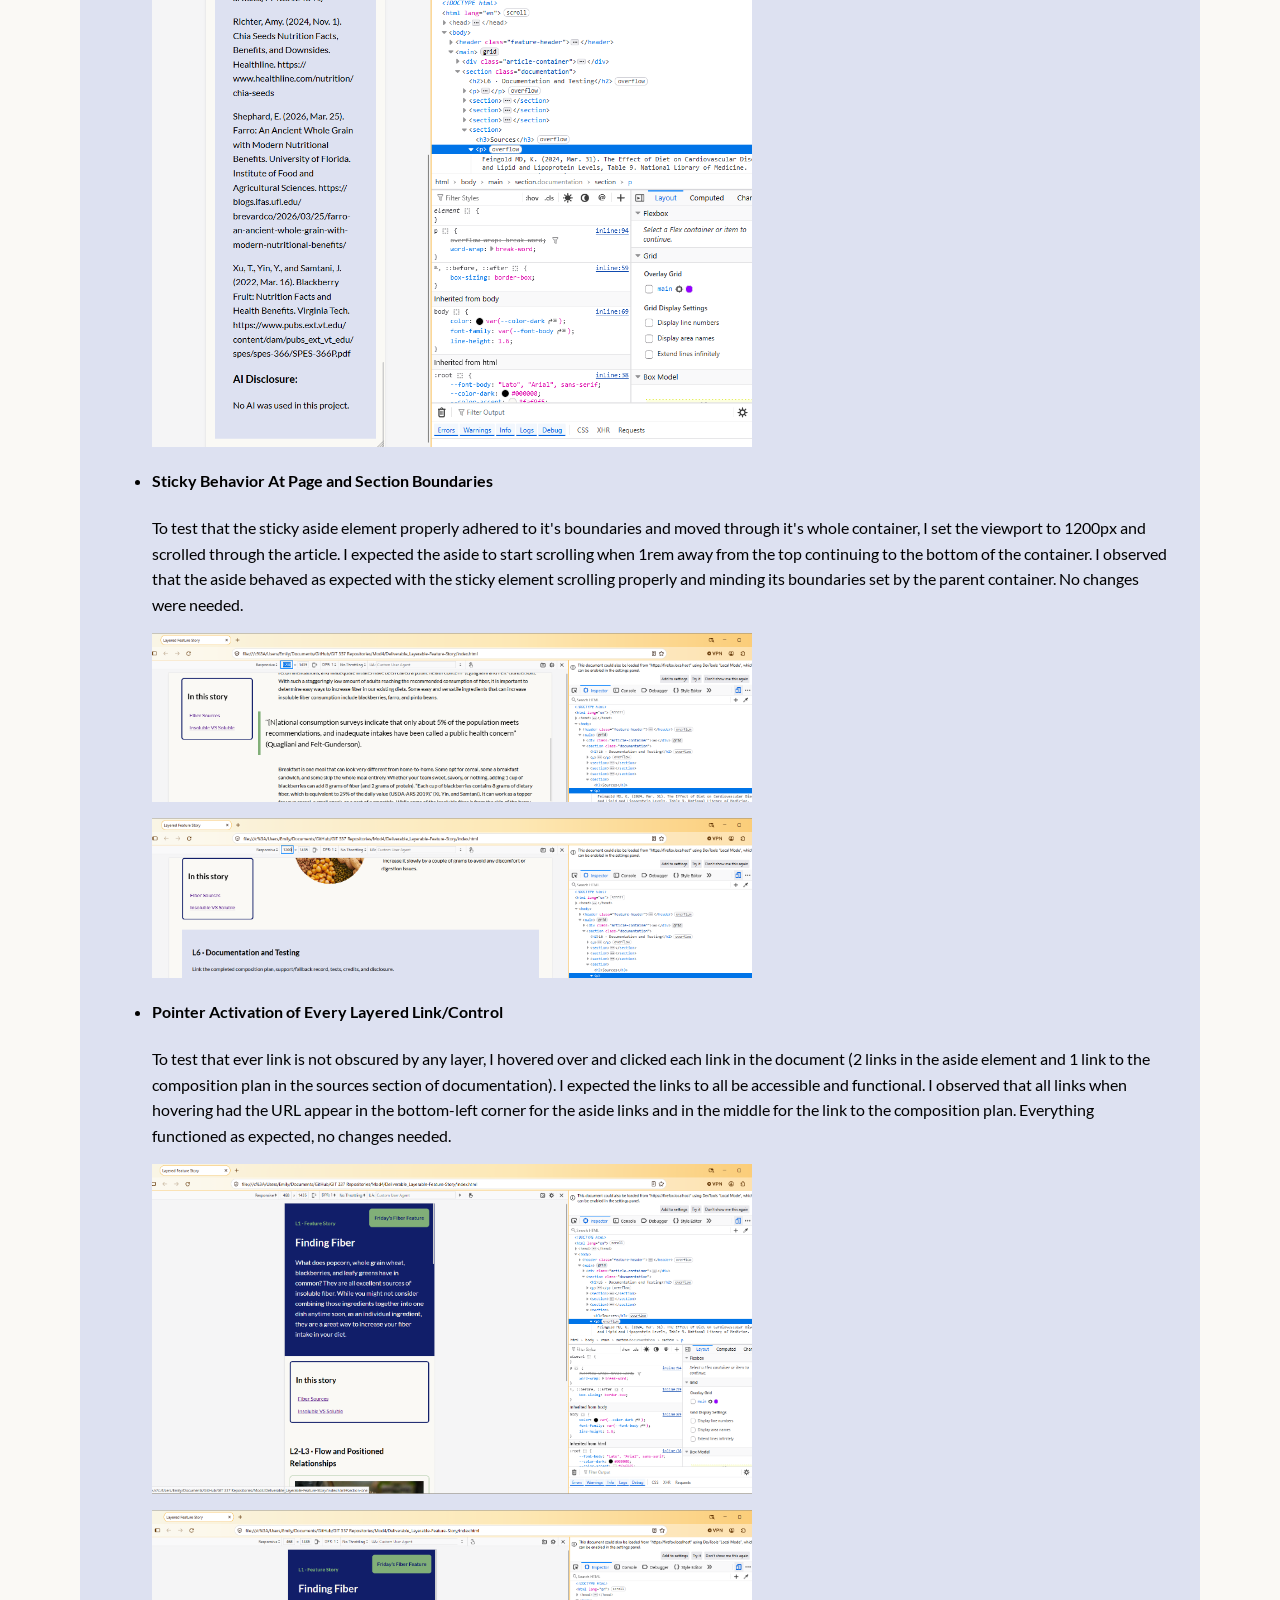
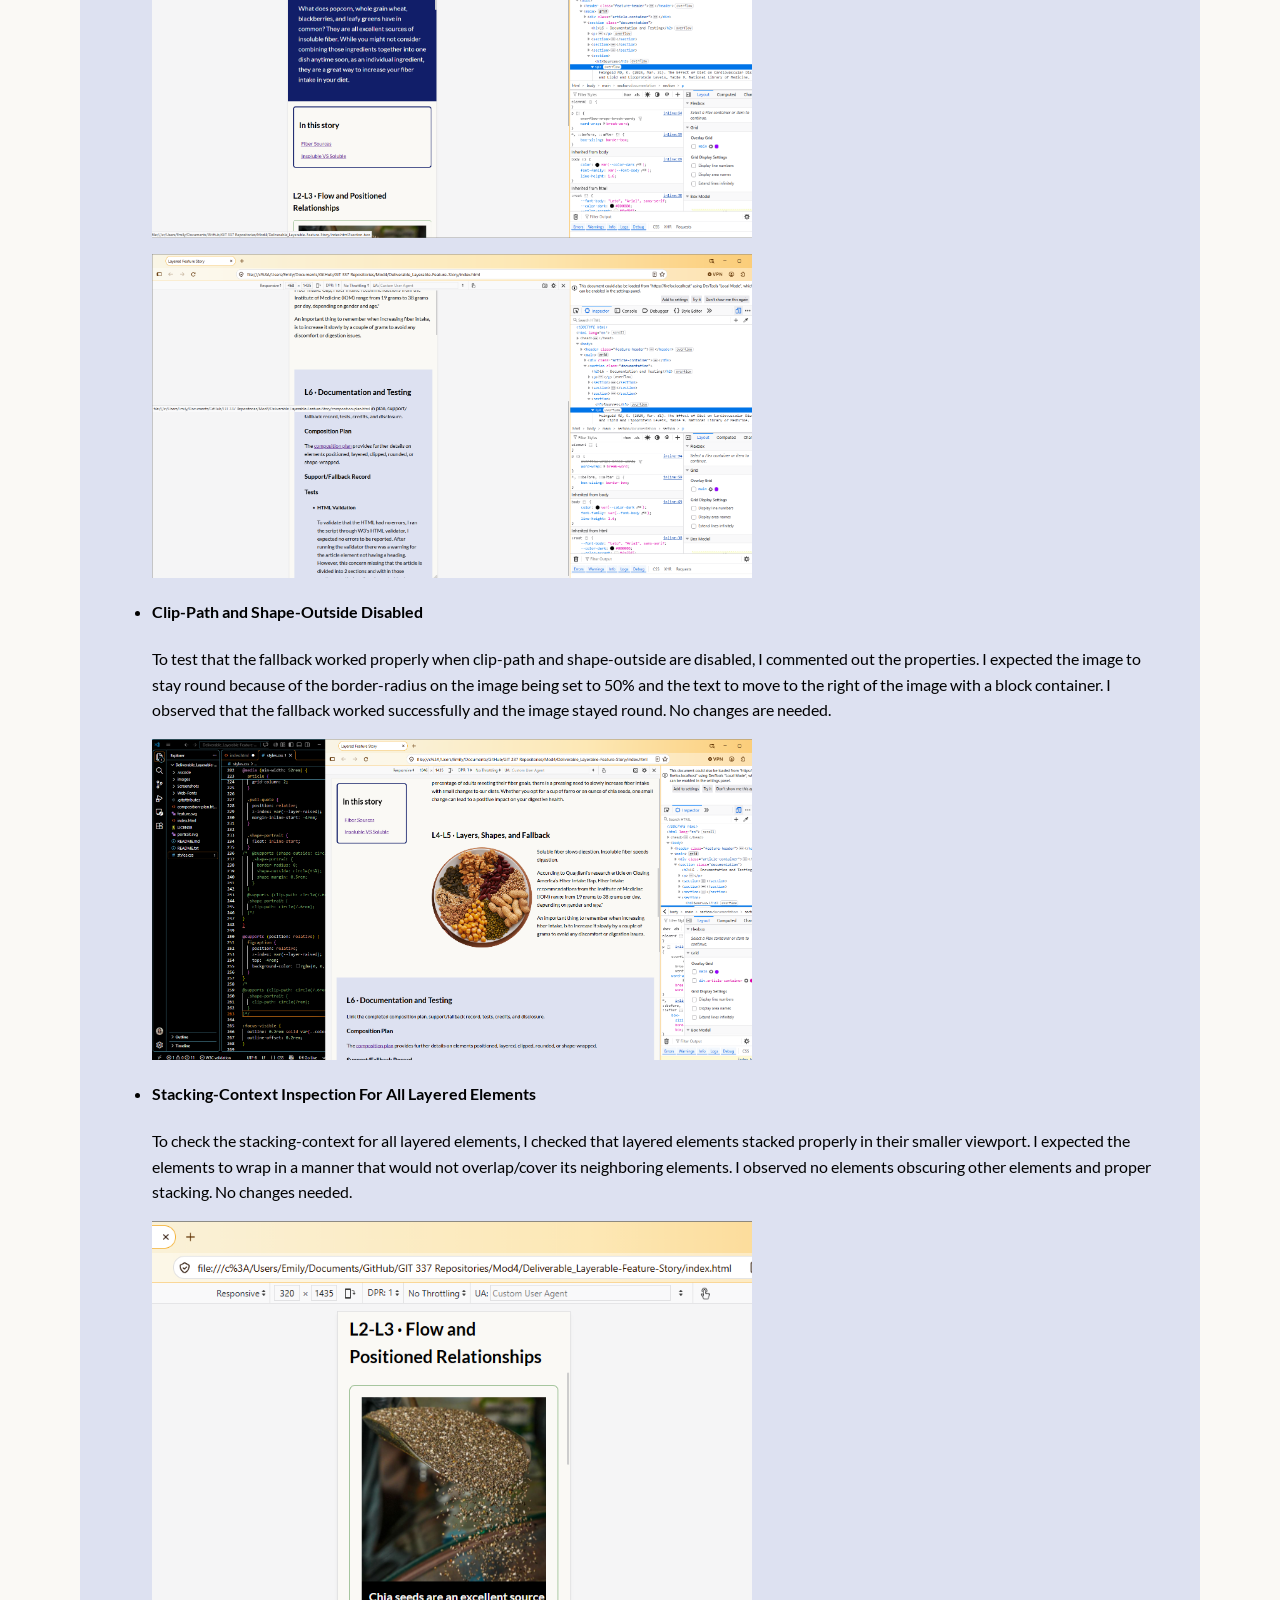
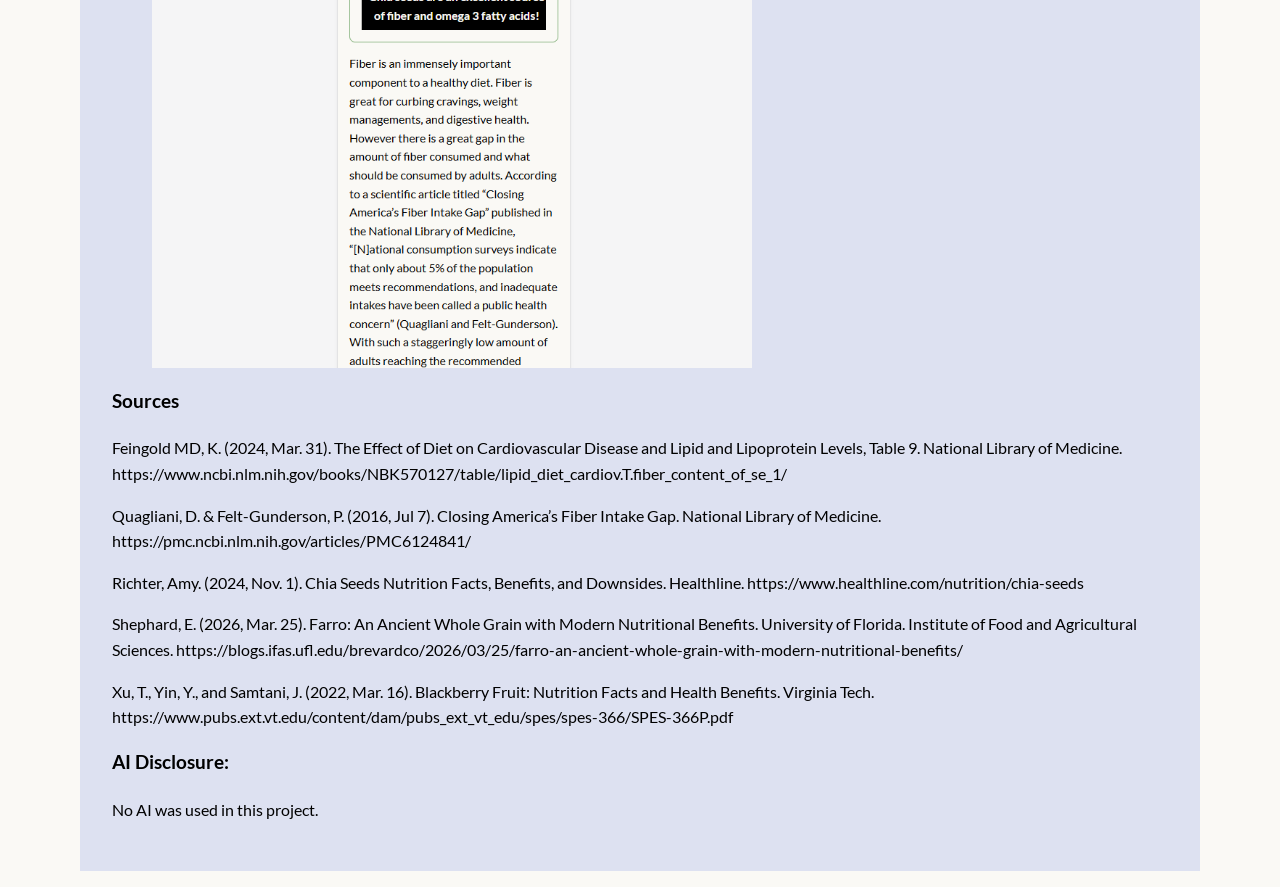
==== commit 3a23df67: "Testing and Composition-Plan Complete Testing was recorded and documented in the documentation eleme" ====
--- a/index.html
+++ b/index.html
@@ -10,6 +10,7 @@
   <body>
     <header class="feature-header">
       <p class="eyebrow">L1 · Feature Story</p>
+      <span class="issue-badge">Friday's Fiber Feature</span>
       <h1>Finding Fiber</h1>
       <p class="lede">
         What does popcorn, whole grain wheat, blackberries, and leafy greens
@@ -18,7 +19,6 @@
         dish anytime soon, as an individual ingredient, they are a great way to
         increase your fiber intake in your diet.
       </p>
-      <span class="issue-badge">Friday's Fiber Feature</span>
     </header>
     <main>
       <div class="article-container">
@@ -162,61 +162,261 @@
           </p>
         </section>
         <section>
-            <h3>Support/Fallback Record</h3>
-            <p></p>
+          <h3>Support/Fallback Record</h3>
+          <p></p>
         </section>
         <section>
-            <h3>Tests</h3>
-            <ul>
-                <li>
-                    <h4>HTML Validation</h4>
-                    <p>To validate that the HTML had no errors, I ran the script through W3's HTML validator. I expected no errors to be reported. After running the validator there was a warning for the article element not having a heading. However, this concern missing that the article is divided into 2 sections and within those sections are the heading elements. No changes are needed. (The heading element is highlighted in the text input box).</p>
-                    <img src="Screenshots/html-validator.png" class="test-img" alt="A screen shot of the HTML validator reporting no errors."/>
-                </li>
-                <li>
-                    <h4>CSS Validation</h4>
-                    <p>To check the CSS for any errors, I ran the script through the W3C validator. I expected no errors to be reported. After running the report I observed no errors were reported.</p>
-                    <img src="Screenshots/css-validator.png" class="test-img" alt="Teh W3C CSS validator confirming that there are no errors." />
-                </li>
-                <li>
-                    <h4>CSS-disabled Reading Order</h4>
-                    <p></p>
-                </li>
-                <li>
-                    <h4>Viewports</h4>
-                    <p>320px</p>
-                    <p>768px</p>
-                    <p>1280px</p>
-                </li>
-                <li>
-                    <h4>200% Zoom</h4>
-                    <p></p>
-                </li>
-                <li>
-                    <h4>Keyboard Focus</h4>
-                    <p></p>
-                </li>
-                <li>
-                    <h4>Long-Title and Doubled-Paragraph Content Growth</h4>
-                    <p></p>
-                </li>
-                <li>
-                    <h4>Sticky Behavior At Page and Section Boundaries</h4>
-                    <p></p>
-                </li>
-                <li>
-                    <h4>Pointer Activation of Every Layered Link/Control</h4>
-                    <p></p>
-                </li>
-                <li>
-                    <h4>Clip-Path and Shape-Outside Disabled</h4>
-                    <p></p>
-                </li>
-                <li>
-                    <h4>Stacking-Context Inspection For All Layered Elements</h4>
-                    <p></p>
-                </li>
-            </ul>
+          <h3>Tests</h3>
+          <ul>
+            <li>
+              <h4>HTML Validation</h4>
+              <p>
+                To validate that the HTML had no errors, I ran the script
+                through W3's HTML validator. I expected no errors to be
+                reported. After running the validator there was a warning for
+                the article element not having a heading. However, this concern
+                missing that the article is divided into 2 sections and within
+                those sections are the heading elements. No changes are needed.
+                (The heading element is highlighted in the text input box).
+              </p>
+              <img
+                src="Screenshots/html-validator.png"
+                class="test-img"
+                alt="A screen shot of the HTML validator reporting no errors."
+              />
+            </li>
+            <li>
+              <h4>CSS Validation</h4>
+              <p>
+                To check the CSS for any errors, I ran the script through the
+                W3C validator. I expected no errors to be reported. After
+                running the report I observed no errors were reported.
+              </p>
+              <img
+                src="Screenshots/css-validator.png"
+                class="test-img"
+                alt="The W3C CSS validator confirming that there are no errors."
+              />
+            </li>
+            <li>
+              <h4>CSS-disabled Reading Order</h4>
+              <p>
+                To test the reading order of the page with CSS disabled, I
+                opened the website in Firefox and disabled the CSS by hitting
+                alt, view, page style, then no style. I expect the article to
+                remain in the proper order with no rearranging. I observed that
+                the heading was in proper order as well as the rest of the
+                article after the featured image. There was no strange anomalies
+                and no changes were needed.
+              </p>
+              <img
+                src="Screenshots/CSS-disabled_read-order1.png"
+                class="test-img"
+                alt="Screenshot of the website with CSS disabled showing the article in order at the heading of the page."
+              />
+              <p></p>
+              <img
+                src="Screenshots/CSS-disabled_read-order2.png"
+                class="test-img"
+                alt="Screenshot of the website with CSS disabled showing the article in order at the section below the featured image."
+              />
+            </li>
+            <li>
+              <h4>Viewports</h4>
+              <p>
+                To test the responsiveness of the website at different viewport
+                sizes, I started by setting the responsive mode to 320px wide. I
+                expected the website to respond properly with no overlap or
+                overflow. I observed everything behaving properly but the
+                absolute positioned issue-badge span element was overlapping
+                with the eyebrow in the header. To fix this issue, I set a media
+                setting (with the max-width at 360px) to change the issue badge
+                position to relative with a slight movement up to fit well
+                between the eyebrow and heading. To ensure these changes respond
+                properly, I set the viewport to 1000px, then 320px and confirmed
+                the issue badge functioned properly.
+              </p>
+              <img
+                src="Screenshots/Viewport_320.png"
+                class="test-img"
+                alt="Screenshot of the viewport set to 320px, showing heading properly acting responsive with no overflow or overlap."
+              />
+              <p></p>
+              <img
+                src="Screenshots/Viewport_320b.png"
+                class="test-img"
+                alt="Screenshote of the viewport set to 320px, showing the article and block quote and responsive with no overflow or overlap."
+              />
+              <p>
+                Next, I set the viewport to 768px. I expected there no be no
+                overlap, no overflow, and the aside and section-two image to
+                stack in there areas. I observed all elements acting as
+                expected. No changes are needed.
+              </p>
+              <img
+                src="Screenshots/Viewport_768.png"
+                class="test-img"
+                alt="Screenshot of the website with the viewport set to 768px, showcasing no overlap, no overflow, and responsive elemnets."
+              />
+              <p>
+                Last, I set the viewport to 1280px. I expected the aside to
+                appear to the left of the article and scroll with the article,
+                the issue-badge to appear in the top-right corner of the header,
+                and the clipped image in section-two to float the left of text
+                with a circle margin having text line up to the circular margin.
+                I observed all elements behaved as expected. No changes were
+                needed.
+              </p>
+            </li>
+            <li>
+              <h4>200% Zoom</h4>
+              <p>
+                To ensure sharp quality text and element format properly to the
+                viewport, I zoomed in at 200% (look to the right of the URL in
+                the screenshot which confirms zoom is at 200%). I expected the
+                elements to have smaller viewport layout relying on stacking and
+                sharp quality text. I observed that the elements stacked where
+                space was tighter to make a smoother user-experience. The text
+                remained a sharp quality. No changes needed.
+              </p>
+              <img
+                src="Screenshots/200-Zoom1.png"
+                class="test-img"
+                alt="Screenshot of the header zoomed in at 200% displaying responsive elements."
+              />
+              <p></p>
+              <img
+                src="Screenshots/200-Zoom2.png"
+                class="test-img"
+                alt="Screenshto of the article zoomed in at 200% showing responsive elements and text still sharp."
+              />
+            </li>
+            <li>
+              <h4>Keyboard Focus</h4>
+              <p>
+                To test keyboard focus and accessibility I navigated the website
+                with arrow keys and tabbed through the document to ensure the
+                visible focus indicator acted appropriately. I expected the site
+                to be fully accessible with the keyboard and the focus indicator
+                to create a green outline on linked elements. I observed the
+                focus indicator was visible and the site was navigable by arrow
+                keys as well. No changes needed.
+              </p>
+              <img
+                src="Screenshots/focus-indicator.png"
+                class="test-img"
+                alt="Screenshot of the website with a green focus indicator outline around the first link in the aside element."
+              />
+            </li>
+            <li>
+              <h4>Long-Title and Doubled-Paragraph Content Growth</h4>
+              <p>
+                To ensure long unbroken text remains responsive in the website,
+                I observed the links fully written in the sources section in the
+                documentation element at 320px viewport. I expected there to be
+                no overflow and the text remain responsive. I observed one link
+                had an overflow. The URL had a section that went a while before
+                a forward slash was used which appeared to be the wrapping point
+                for all the URL's. To solve this issue, I referred to the WGAC's
+                <a href="https://www.w3.org/WAI/WCAG21/Techniques/css/C33"
+                  >Allowing for Reflow with Long URLs and Strings of Text</a
+                >
+                page, which recommended using overflow-wrap and word-wrap
+                properties to force the break. To test this theory, I applied
+                the properties to the paragraph element because the long URL's
+                are written in paragraphs in APA Citation Style. I expected the
+                URL's to wrap properly. After applying the properties, I
+                observed all long URL's wrapped without difficulty.
+              </p>
+              <img
+                src="Screenshots/Long-Text.png"
+                class="test-img"
+                alt="Screenshot of the sources section on the website displaying properly wrapped text."
+              />
+            </li>
+            <li>
+              <h4>Sticky Behavior At Page and Section Boundaries</h4>
+              <p>
+                To test that the sticky aside element properly adhered to it's
+                boundaries and moved through it's whole container, I set the
+                viewport to 1200px and scrolled through the article. I expected
+                the aside to start scrolling when 1rem away from the top
+                continuing to the bottom of the container. I observed that the
+                aside behaved as expected with the sticky element scrolling
+                properly and minding its boundaries set by the parent container.
+                No changes were needed.
+              </p>
+              <img
+                src="Screenshots/sticky1.png"
+                class="test-img"
+                alt="Screenshot of sticky element moving with page scrolling near middle of article."
+              />
+              <p></p>
+              <img
+                src="Screenshots/sticky2.png"
+                class="test-img"
+                alt="Screenshot of sticky element stopping at the end of the article container minding its boundary."
+              />
+            </li>
+            <li>
+              <h4>Pointer Activation of Every Layered Link/Control</h4>
+              <p>
+                To test that ever link is not obscured by any layer, I hovered
+                over and clicked each link in the document (2 links in the aside
+                element and 1 link to the composition plan in the sources
+                section of documentation). I expected the links to all be
+                accessible and functional. I observed that all links when
+                hovering had the URL appear in the bottom-left corner for the
+                aside links and in the middle for the link to the composition
+                plan. Everything functioned as expected, no changes needed.
+              </p>
+              <img
+                src="Screenshots/Pointer-aside1.png"
+                class="test-img"
+                alt="Screenshot of pointer hovering over aside link 1 showing its accessible with the link appearing in the bottom left corner."
+              />
+              <p></p>
+              <img
+                src="Screenshots/Pointer-aside2.png"
+                class="test-img"
+                alt="Screenshot of pointer hovering over aside link 2 showing its accessible with the link appearing in the bottom left corner."
+              />
+              <p></p>
+              <img
+                src="Screenshots/Pointer_composition-plan.png"
+                class="test-img"
+                alt="Screenshot of pointer hovering over composition plan link showing its accessible with the link appearing slightly to the left of the hyperlink."
+              />
+            </li>
+            <li>
+              <h4>Clip-Path and Shape-Outside Disabled</h4>
+              <p>
+                To test that the fallback worked properly when clip-path and
+                shape-outside are disabled, I commented out the properties. I
+                expected the image to stay round because of the border-radius on
+                the image being set to 50% and the text to move to the right of
+                the image with a block container. I observed that the fallback
+                worked successfully and the image stayed round. No changes are
+                needed.
+              </p>
+              <img 
+                src="Screenshots/clip-path_shape-outline_disabled.png"
+                class="test-img"
+                alt="Screenshot of the image in section-two with the clip path and shape outside disabled revealing the image staying round and the text functioning properly."
+              />
+            </li>
+            <li>
+              <h4>Stacking-Context Inspection For All Layered Elements</h4>
+              <p>
+                To check the stacking-context for all layered elements, I checked that layered elements stacked properly in their smaller viewport. I expected the elements to wrap in a manner that would not overlap/cover its neighboring elements. I observed no elements obscuring other elements and proper stacking. No changes needed.                
+              </p>
+              <img
+                src="Screenshots/stacking.png"
+                class="test-img"
+                alt="Screenshot of the layered figcaption on the image showing proper stacking."
+              />
+            </li>
+          </ul>
         </section>
         <section>
           <h3>Sources</h3>
@@ -249,8 +449,8 @@
           </p>
         </section>
         <section>
-            <h3>AI Disclosure: </h3>
-            <p>No AI was used in this project.</p>
+          <h3>AI Disclosure:</h3>
+          <p>No AI was used in this project.</p>
         </section>
       </section>
     </main>
--- a/styles.css
+++ b/styles.css
@@ -52,18 +52,8 @@
   --radius: 0.5rem;
   --measure: 68ch;
   --padding-cardrow: 0.1rem;
-}
-
-:root {
-  /*--color-text:#404040;
-    --color-surface:#fff;
-    --color-accent:#ffc627;
-    --color-border:#d0d0d0;
-    --color-muted:#5c6670;*/
   --layer-base: 0;
-  --layer-raised: 10;
-  --layer-sticky: 20;
-  --layer-overlay: 30;
+  --layer-raised: 2;
 }
 
 *,
@@ -99,6 +89,11 @@
 .lede {
   max-width: var(--measure);
   font-size: 1.25rem;
+}
+
+p {
+  overflow-wrap: break-word;
+  word-wrap: break-word;
 }
 
 .issue-badge {
@@ -109,6 +104,7 @@
   background: var(--color-border);
   color: var(--color-contrast);
   font-weight: var(--font-weight-bold);
+  border-radius: var(--radius);
 }
 
 main {
@@ -147,6 +143,7 @@
   padding: 1rem;
   border: 1px solid var(--color-border);
   border-radius: var(--radius);
+  max-width: 660px;
 }
 
 img {
@@ -157,7 +154,7 @@
 
 .test-img {
   min-width: 0;
-  width: 100%;
+  width: 80%;
   height: auto;
   max-width: 600px;
 }
@@ -170,7 +167,7 @@
 }
 
 .shape-portrait {
-  width: min(45%, 20rem);
+  width: min(70%, 20rem);
   margin: 0 1rem 1rem 0;
   border-radius: 50%;
 }
@@ -180,19 +177,26 @@
   padding: 2rem;
   background: #dde1f1;
   max-width: 100%;
+  min-width: 0;
 }
 
 figcaption {
-  position: relative;
   color: var(--color-accent);
   font-weight: var(--font-weight-bold);
-  z-index: 2;
-  top: -4rem;
   text-align: center;
-  background-color: rgba(0, 0, 0, 0.8);
+  background-color: rgba(0, 0, 0, 1.0);
   padding-left: var(--space-sm);
   padding-top: var(--space-sm);
   padding-bottom: var(--space-sm);
+  max-width: 640px;
+  min-width: 0;
+}
+
+@media (max-width: 374px) {
+  .issue-badge {
+    position: relative;
+    top: -0.04rem;
+  }
 }
 
 @media (min-width: 52rem) {
@@ -204,12 +208,17 @@
   }
 
   .story-guide {
-    position: sticky;
+    position: relative;
     inset-block-start: 1rem;
-    z-index: var(--layer-sticky);
     transform: translateX(-4rem);
     grid-column: 1;
   }
+  @supports (position: sticky) {
+    .story-guide {
+      position: sticky;
+      z-index: var(--layer-raised);
+    }
+  }
 
   article {
     grid-column: 2;
@@ -221,18 +230,35 @@
     margin-inline-start: -4rem;
   }
 
+  .shape-portrait {
+    float: inline-start;
+  }
   @supports (shape-outside: circle(45%)) {
     .shape-portrait {
-      float: inline-start;
+      border-radius: 0;
       shape-outside: circle(45%);
       shape-margin: 0.5rem;
     }
   }
+  @supports (clip-path: circle(7.6rem)) {
+  .shape-portrait {
+    clip-path: circle(7.6rem);
+  }
+}
+}
+
+@supports (position: relative) {
+  figcaption {
+    position: relative;
+    z-index: var(--layer-raised);
+    top: -4rem;
+    background-color: rgba(0, 0, 0, 0.8);
+  }
 }
 
 @supports (clip-path: circle(7.6rem)) {
   .shape-portrait {
-    clip-path: circle(7.6rem);
+    clip-path: circle(7rem);
   }
 }
 
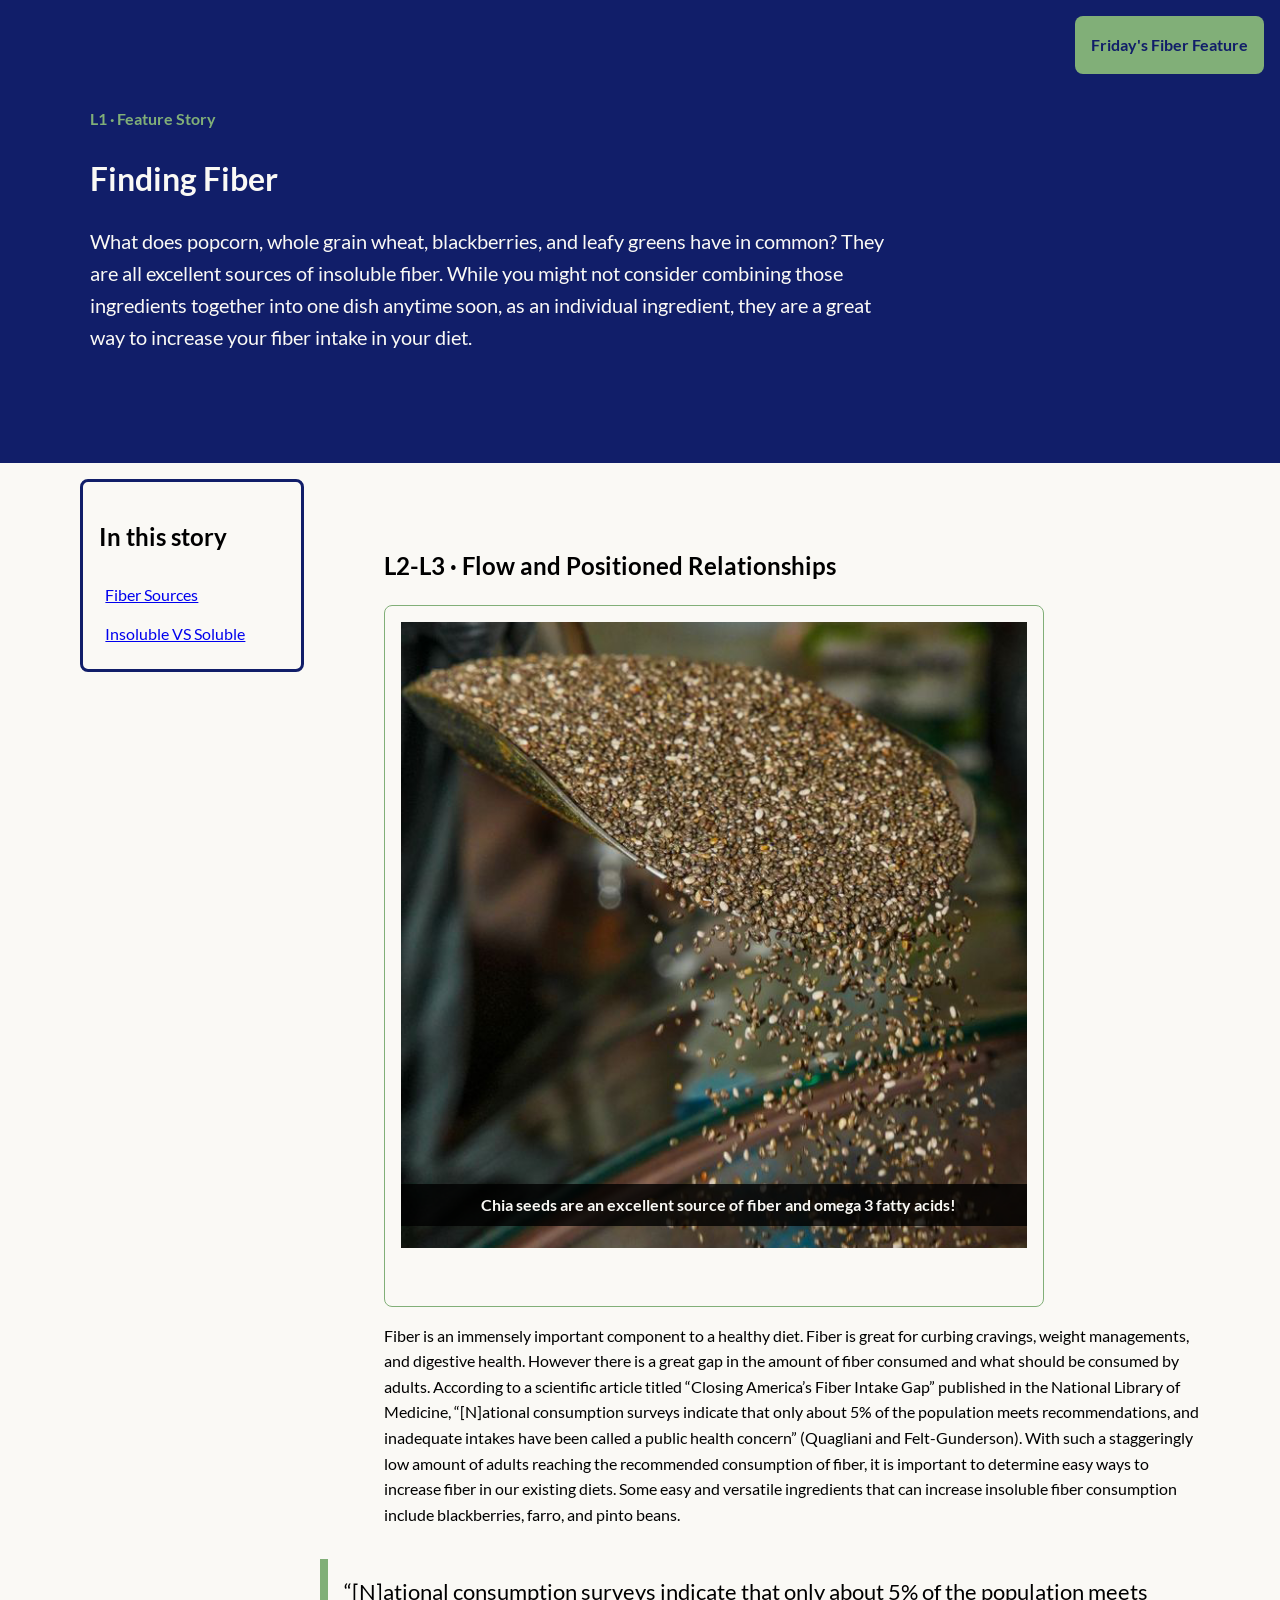
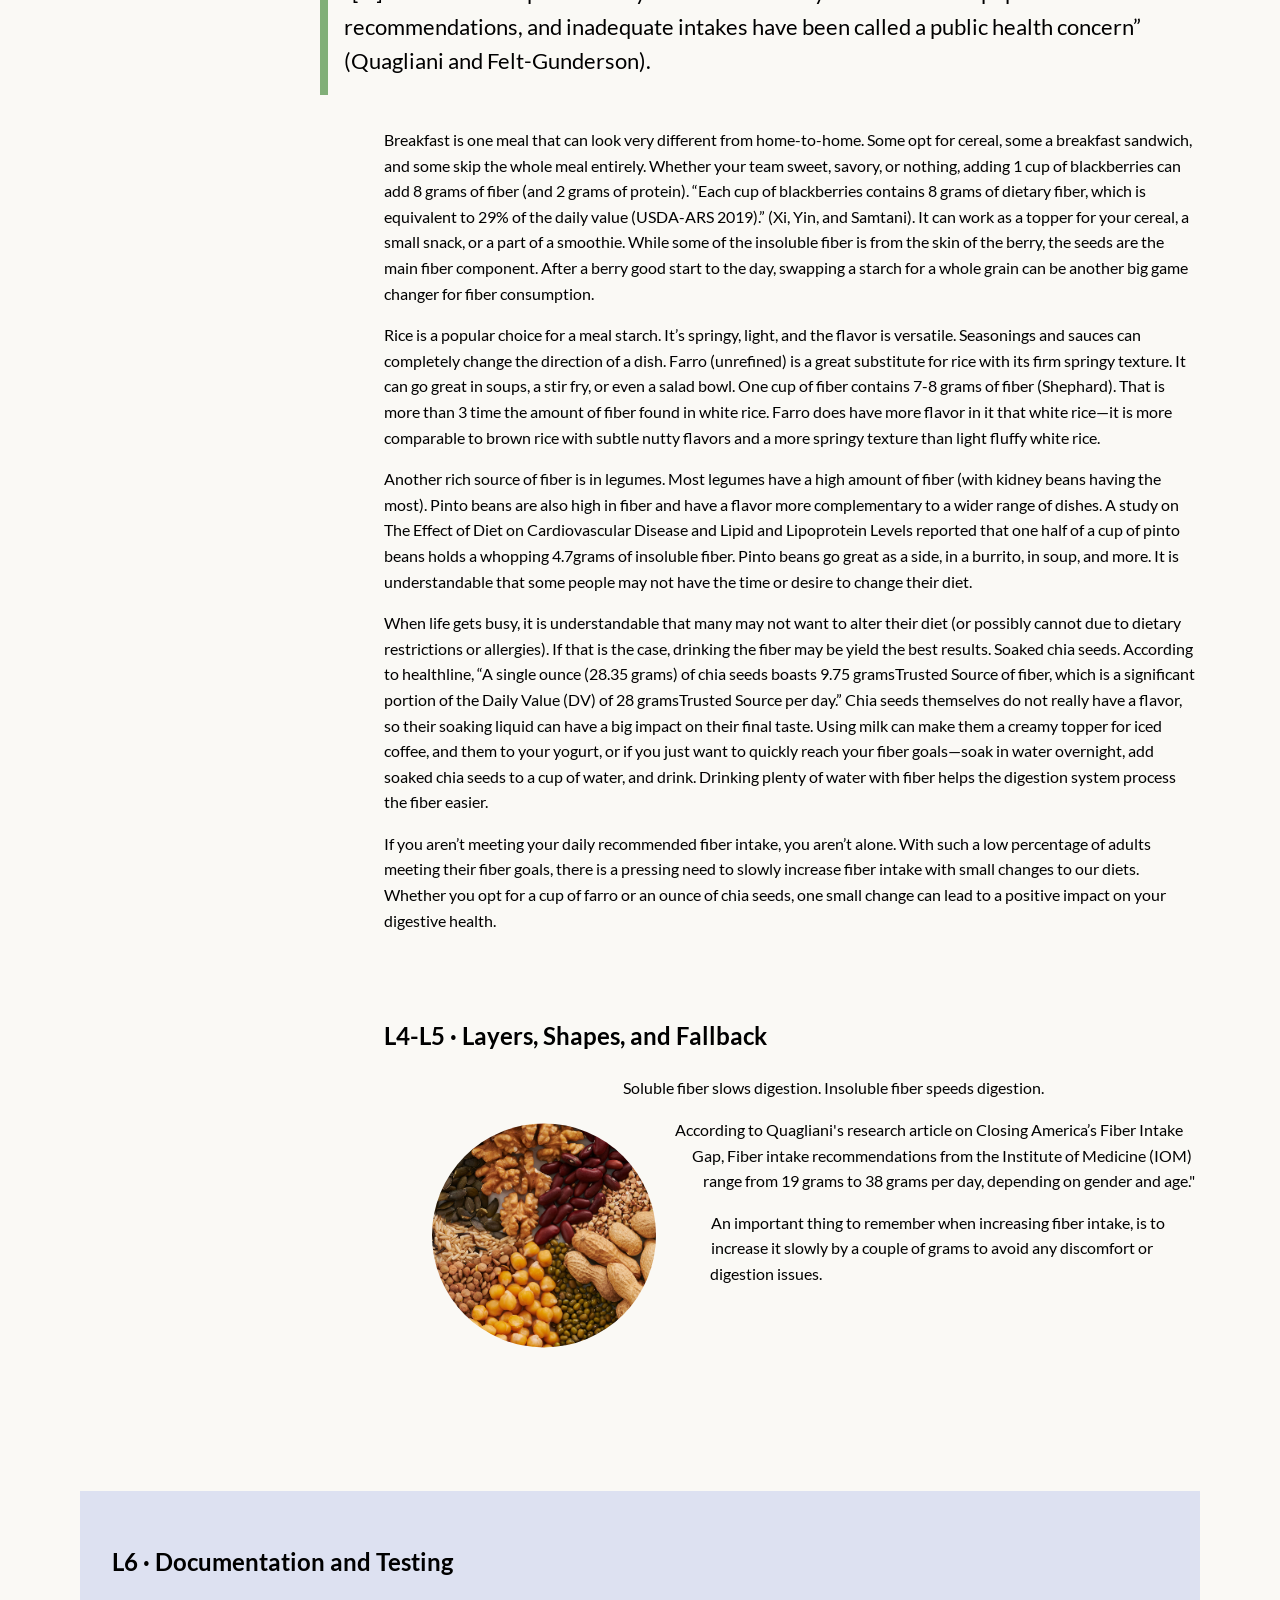
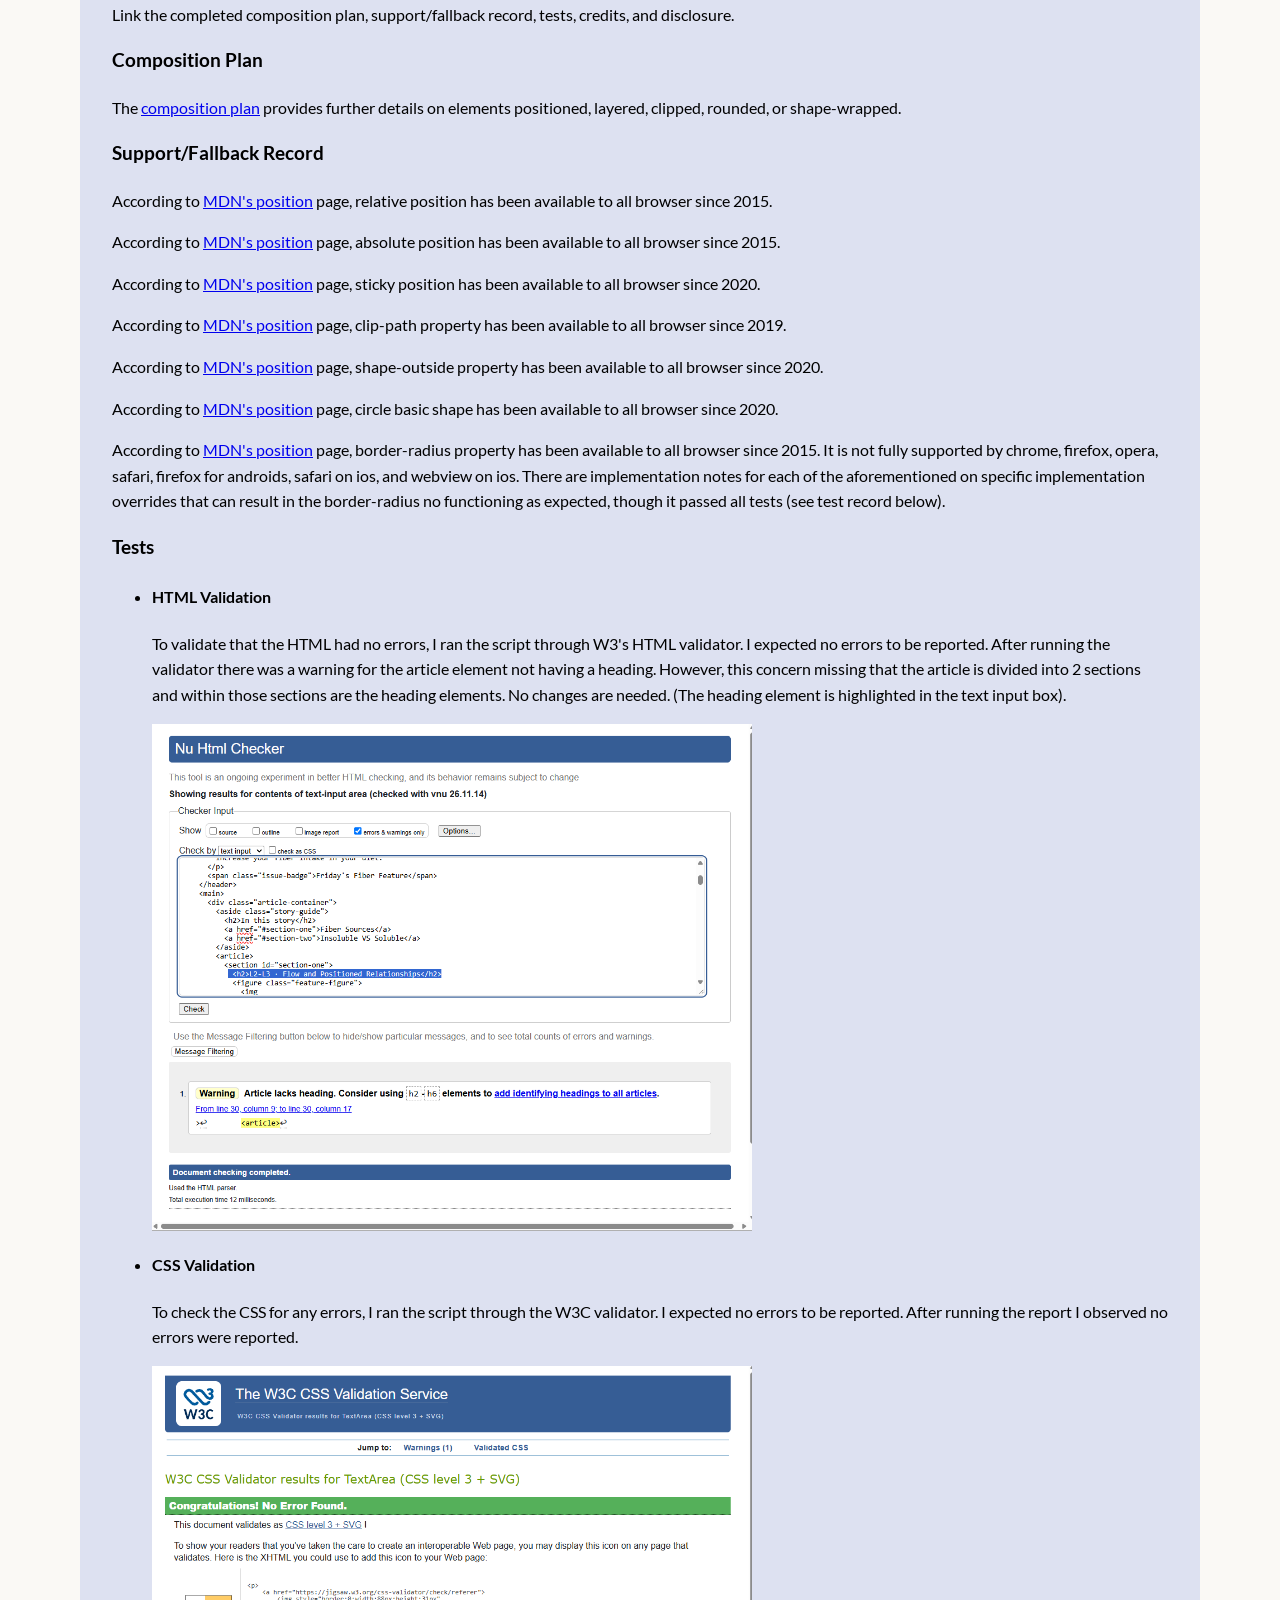
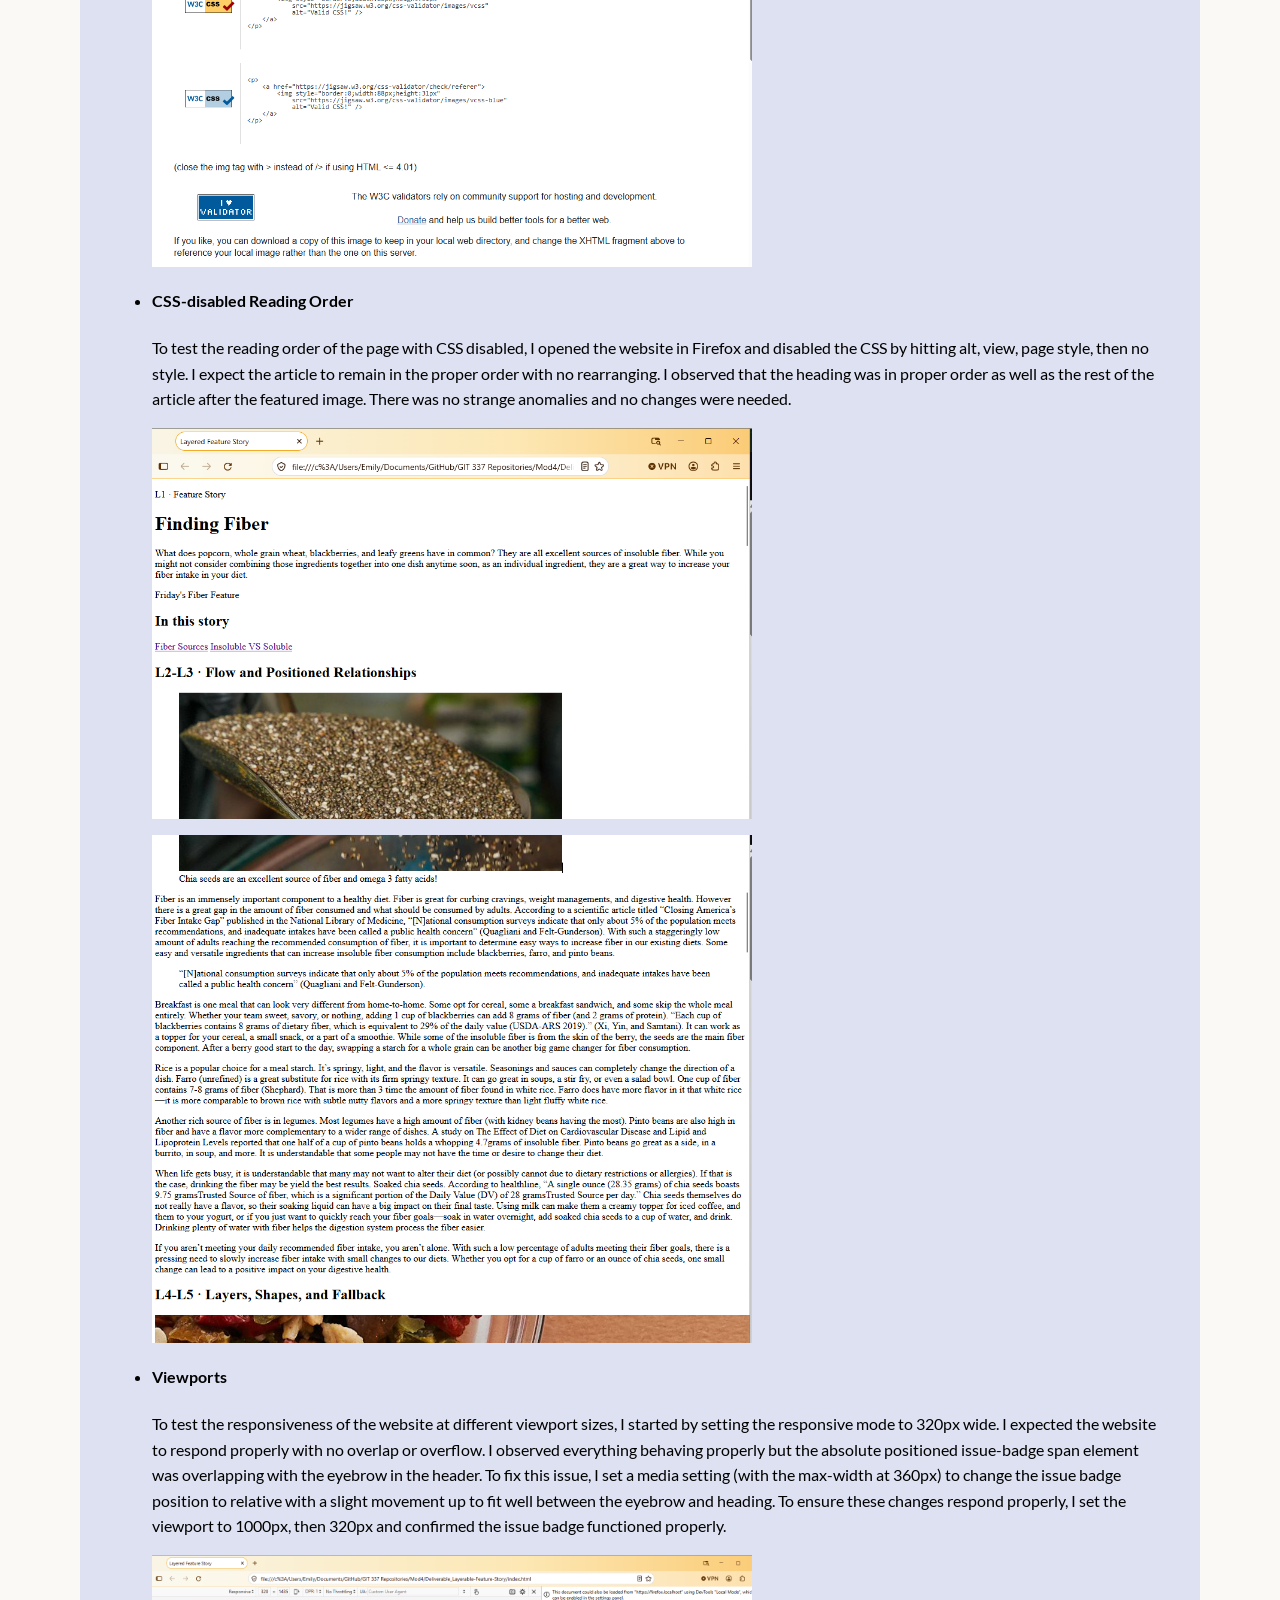
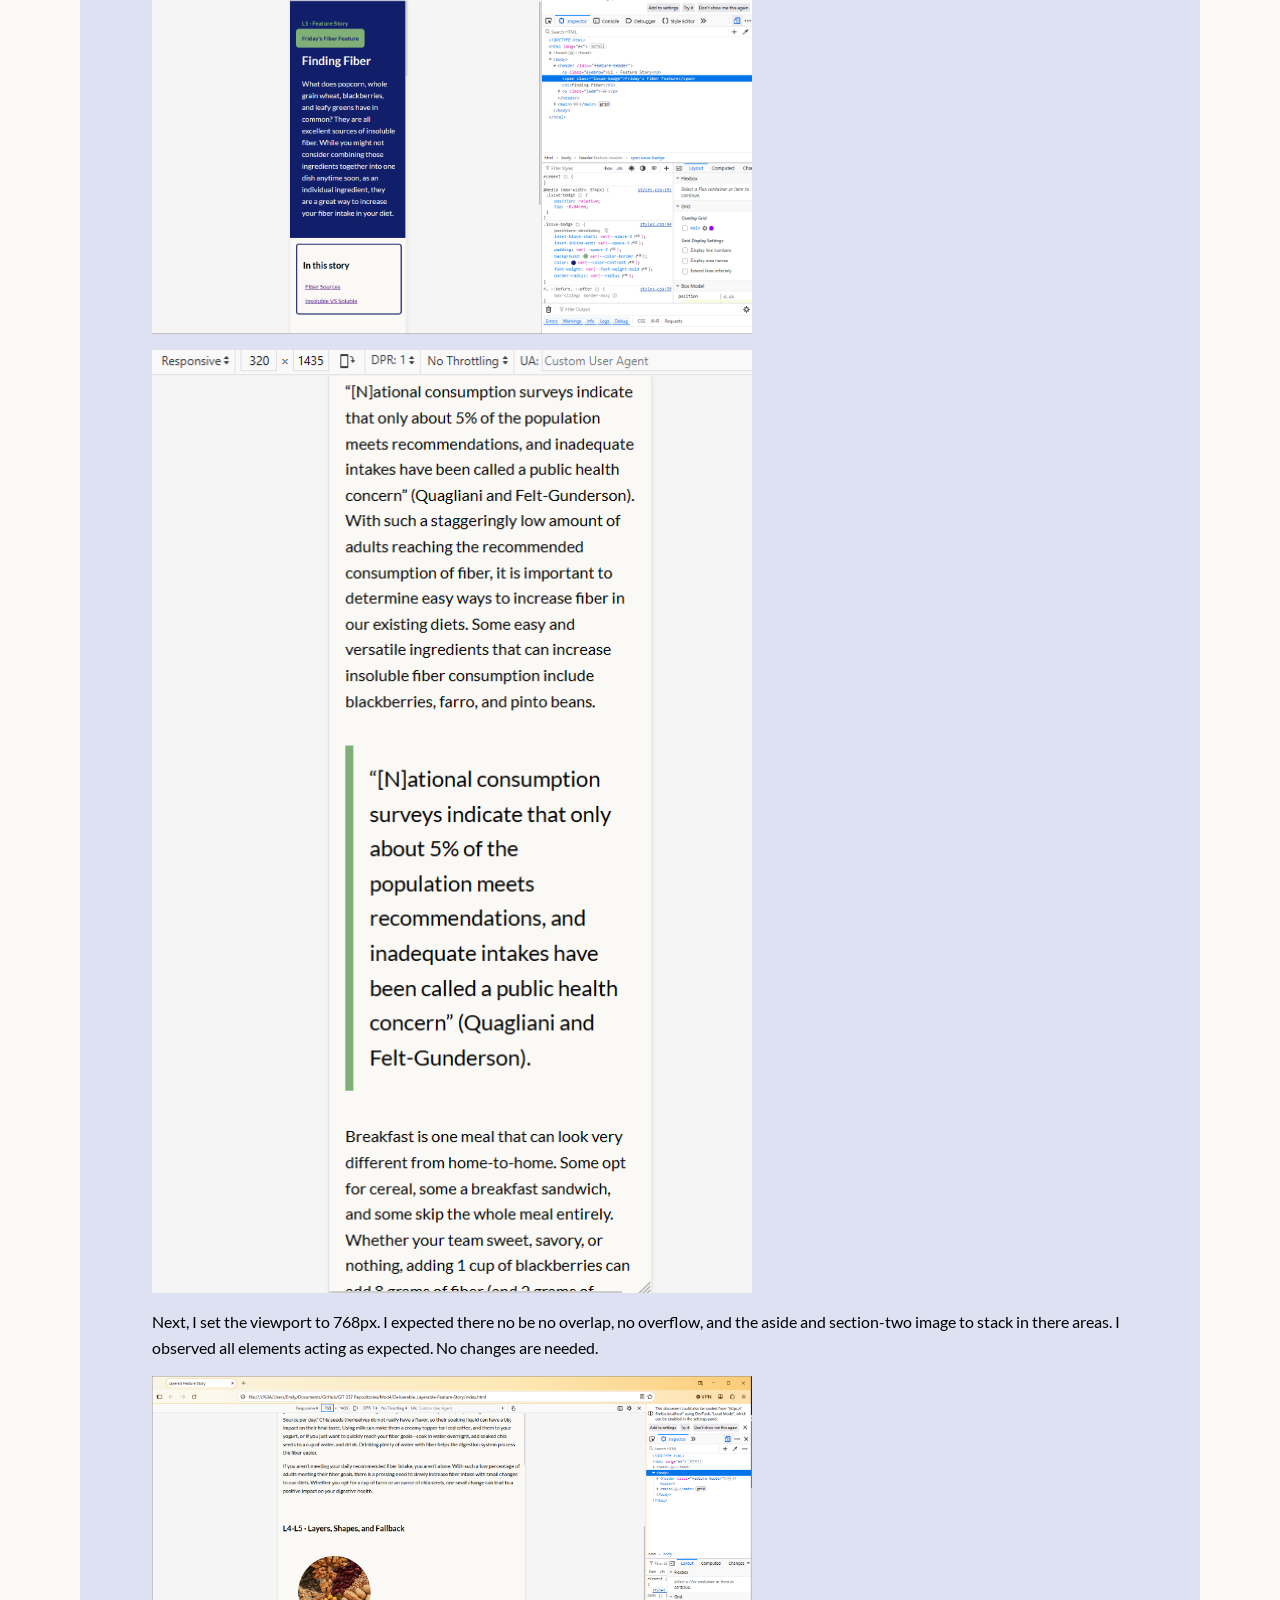
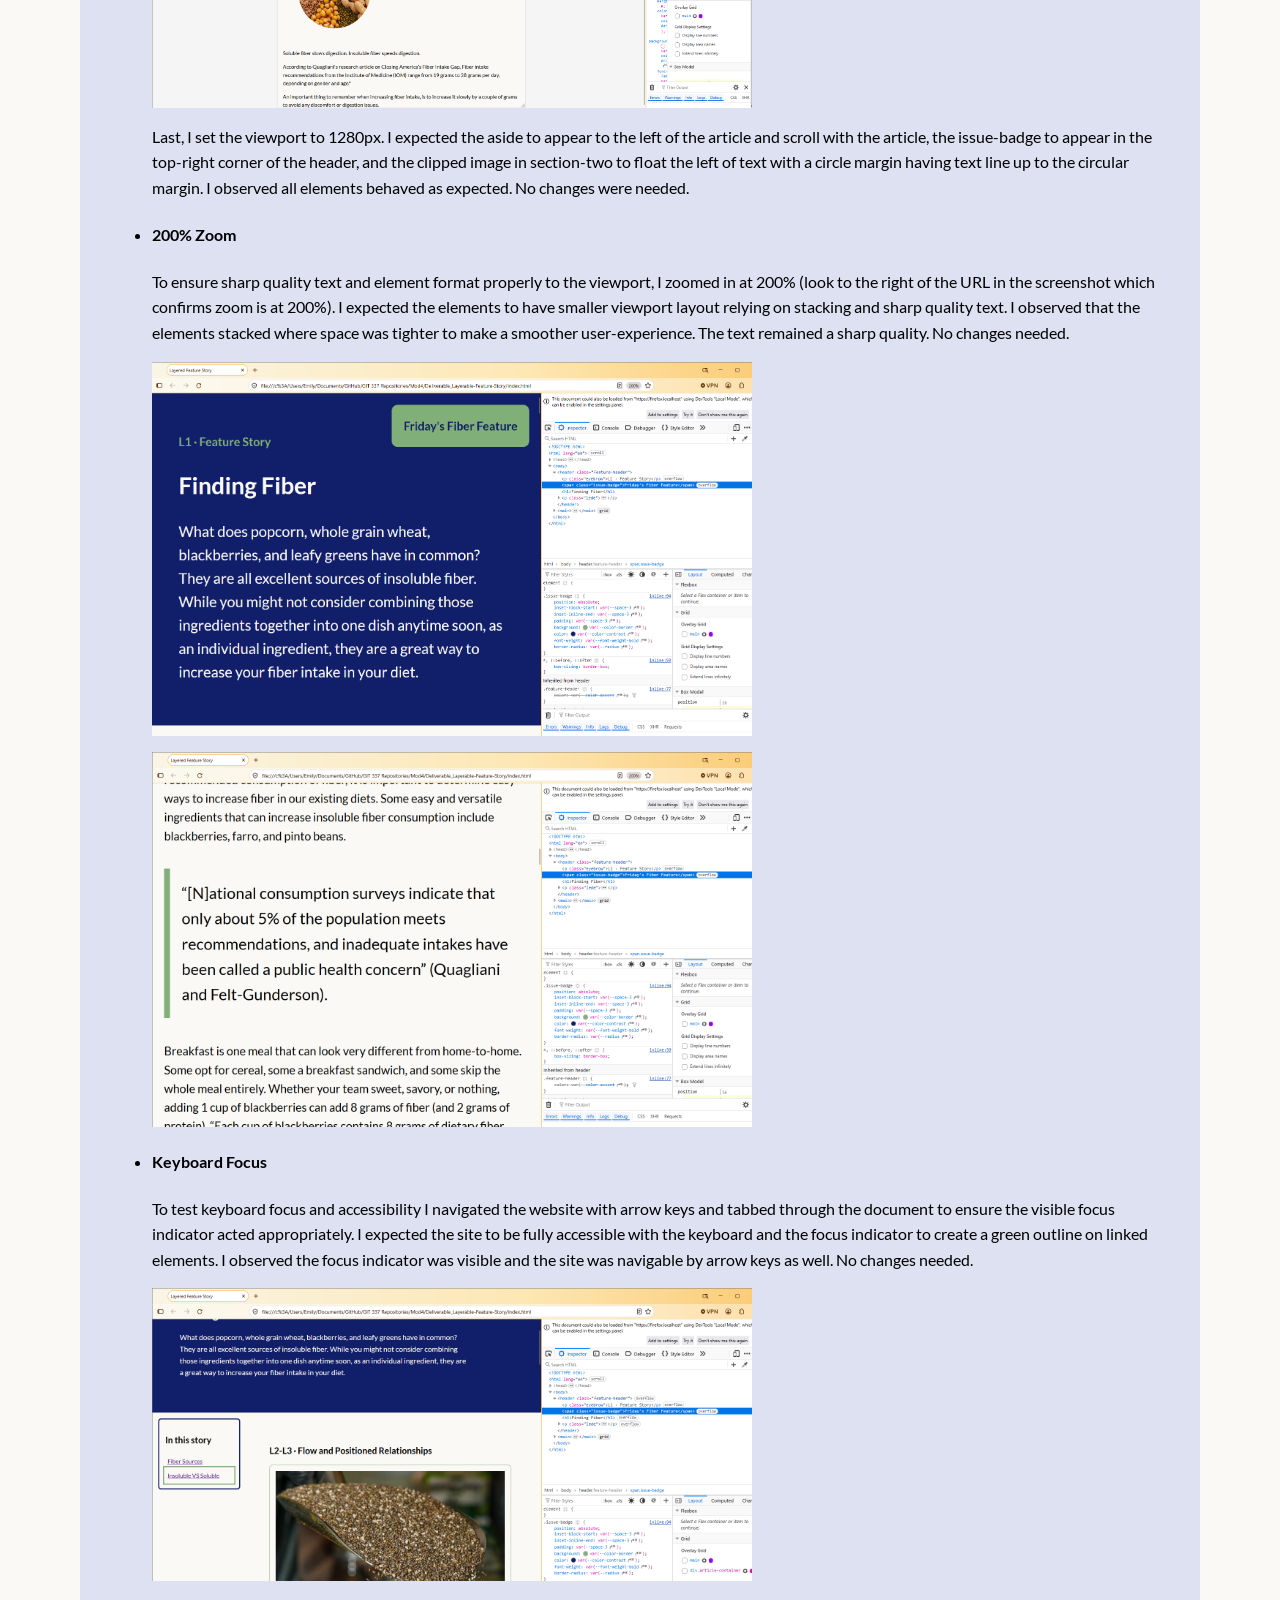
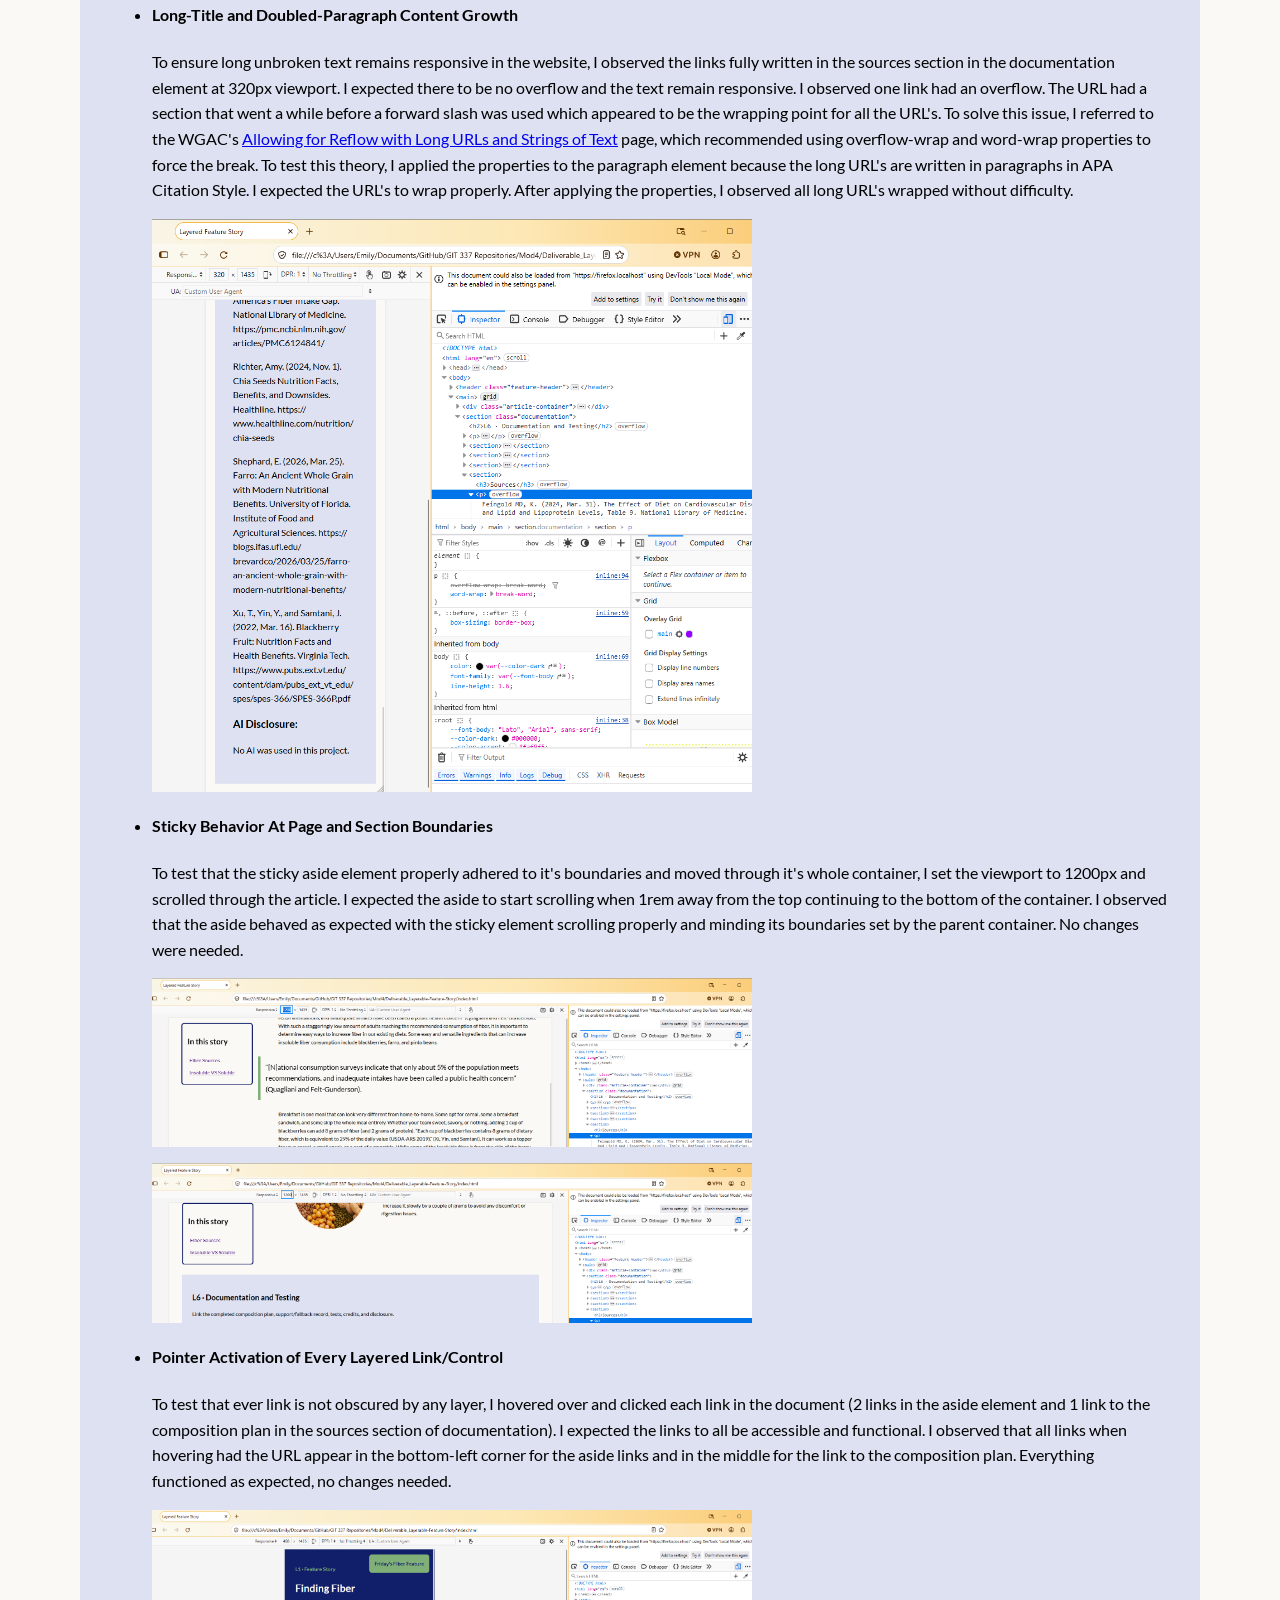
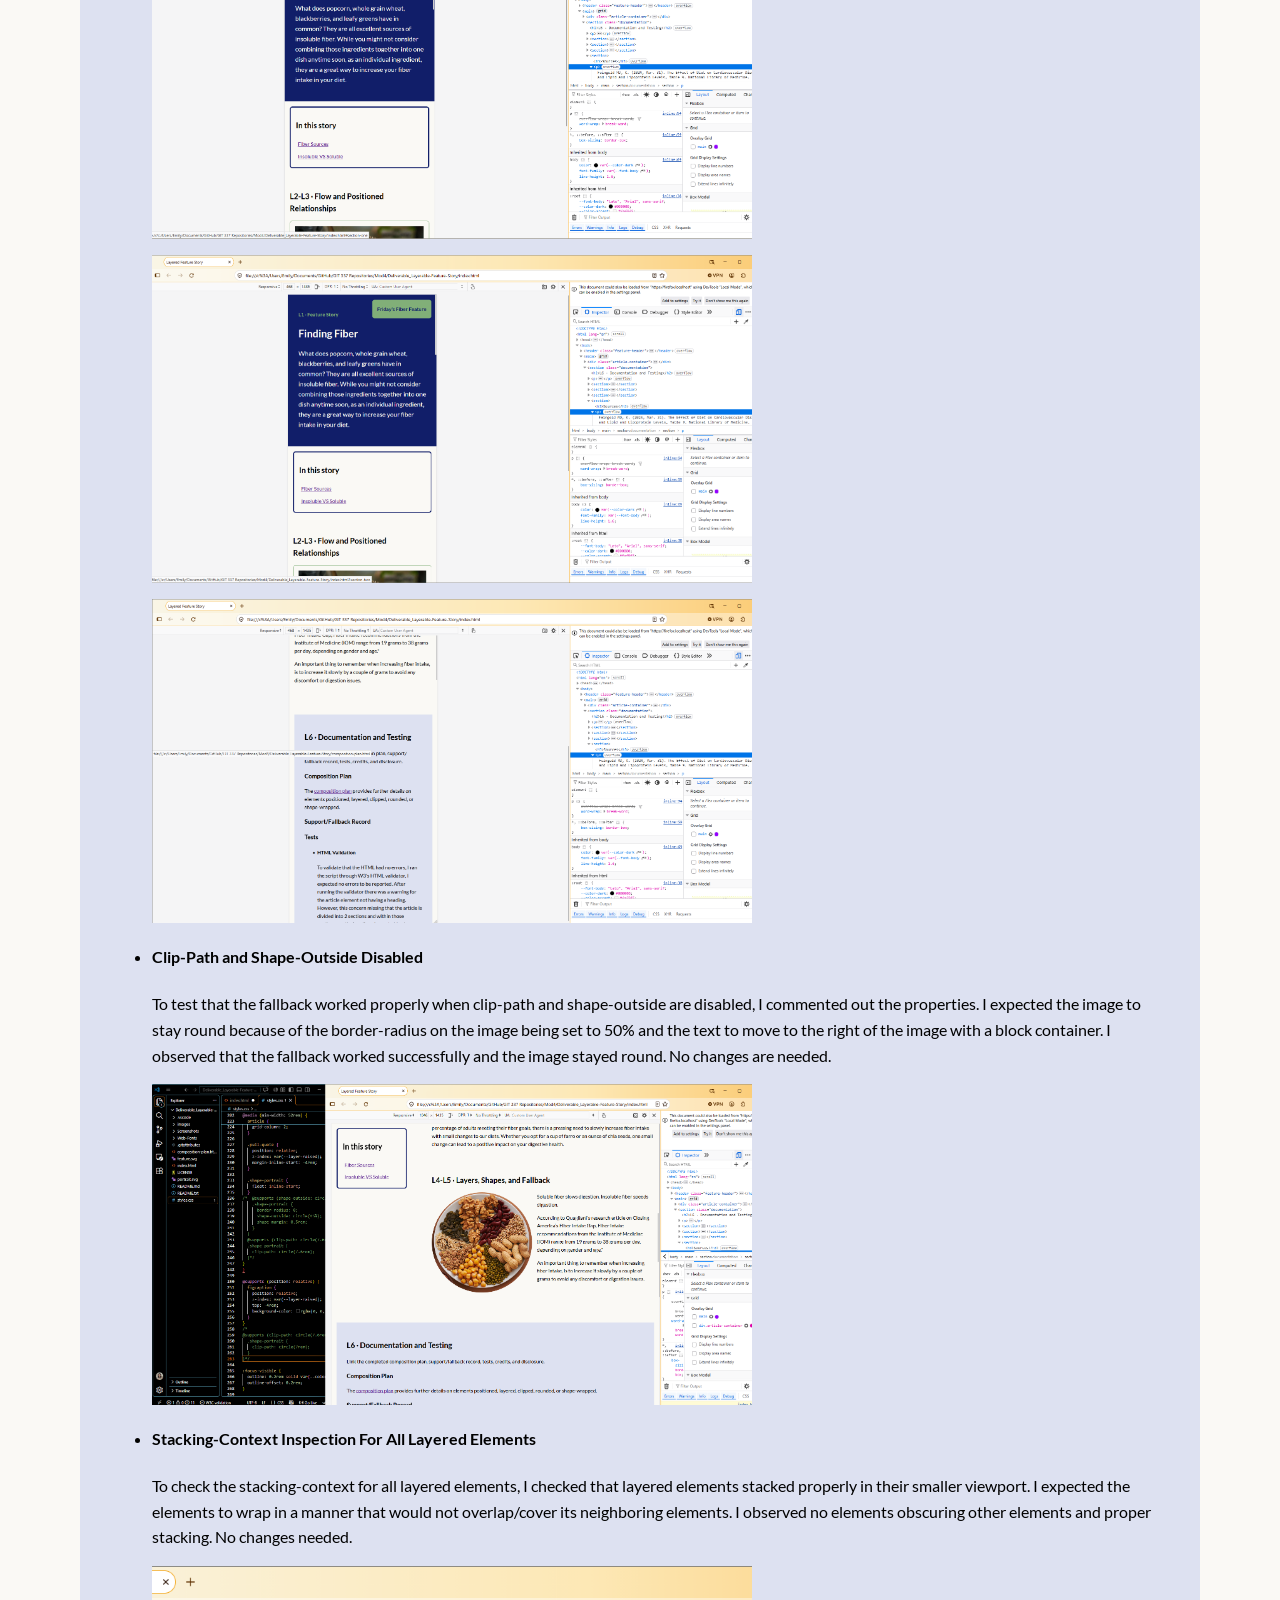
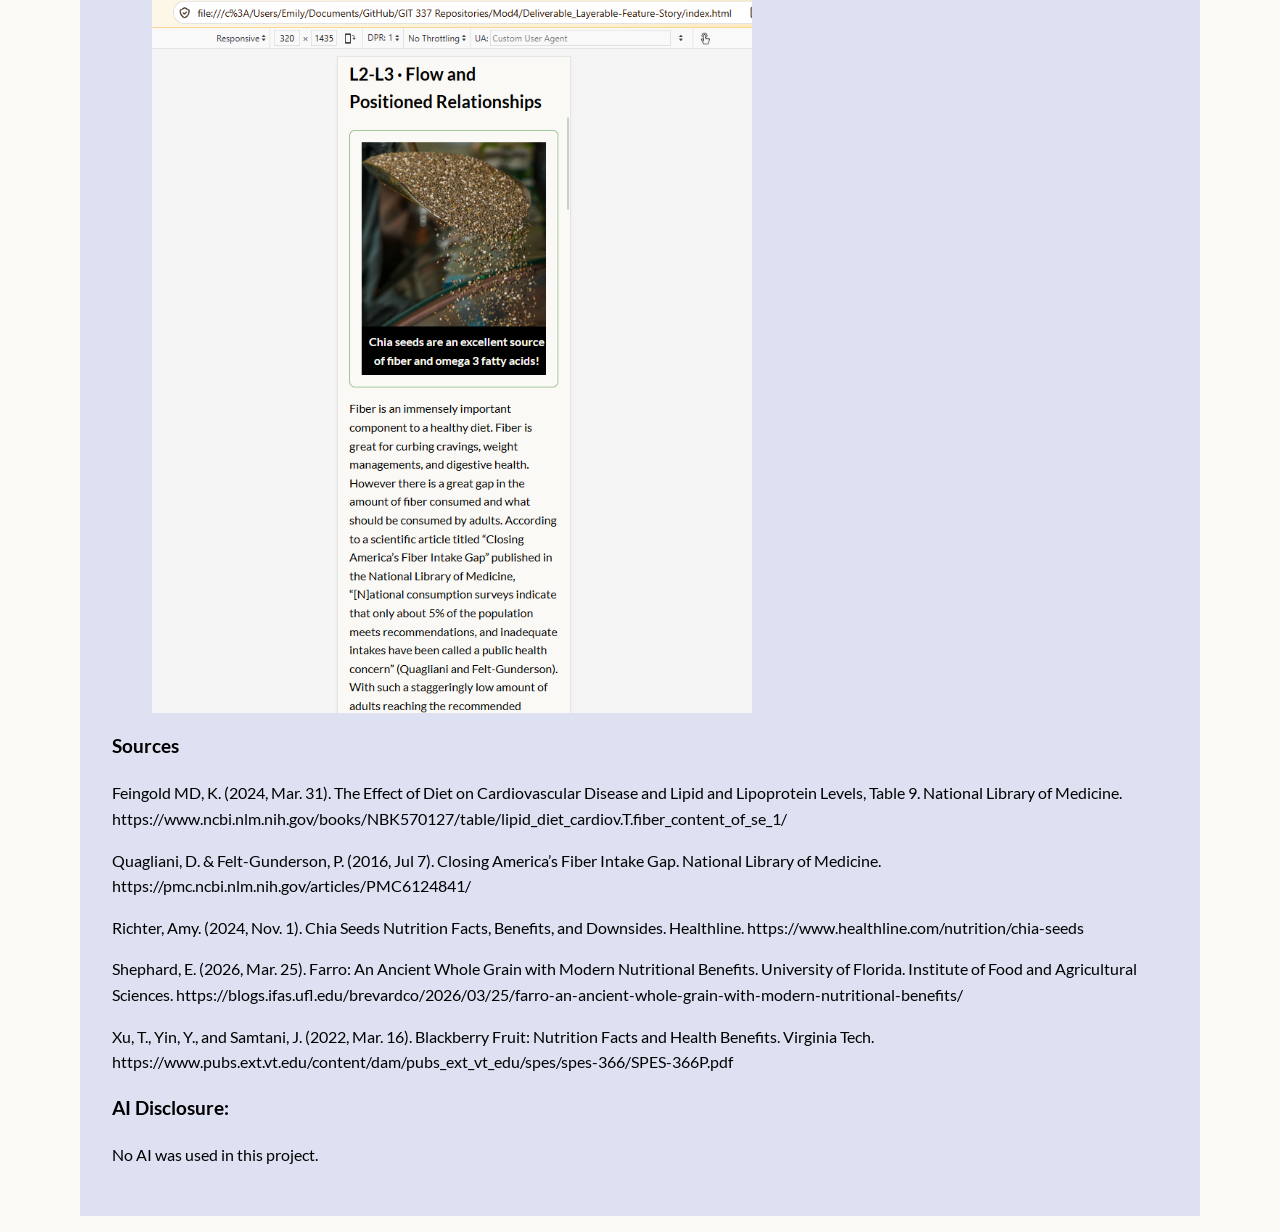
==== commit 5ffadca2: "MDN citations added" ====
--- a/index.html
+++ b/index.html
@@ -163,7 +163,73 @@
         </section>
         <section>
           <h3>Support/Fallback Record</h3>
-          <p></p>
+          <p>
+            According to
+            <a
+              href="https://developer.mozilla.org/en-US/docs/Web/CSS/Reference/Properties/position"
+              >MDN's position</a
+            >
+            page, relative position has been available to all browser since
+            2015.
+          </p>
+          <p>
+            According to
+            <a
+              href="https://developer.mozilla.org/en-US/docs/Web/CSS/Reference/Properties/position"
+              >MDN's position</a
+            >
+            page, absolute position has been available to all browser since
+            2015.
+          </p>
+          <p>
+            According to
+            <a
+              href="https://developer.mozilla.org/en-US/docs/Web/CSS/Reference/Properties/position"
+              >MDN's position</a
+            >
+            page, sticky position has been available to all browser since 2020.
+          </p>
+          <p>
+            According to
+            <a
+              href="https://developer.mozilla.org/en-US/docs/Web/CSS/Reference/Properties/clip-path"
+              >MDN's position</a
+            >
+            page, clip-path property has been available to all browser since
+            2019.
+          </p>
+          <p>
+            According to
+            <a
+              href="https://developer.mozilla.org/en-US/docs/Web/CSS/Reference/Properties/shape-outside"
+              >MDN's position</a
+            >
+            page, shape-outside property has been available to all browser since
+            2020.
+          </p>
+          <p>
+            According to
+            <a
+              href="https://developer.mozilla.org/en-US/docs/Web/CSS/Reference/Properties/shape-outside"
+              >MDN's position</a
+            >
+            page, circle basic shape has been available to all browser since
+            2020.
+          </p>
+          <p>
+            According to
+            <a
+              href="https://developer.mozilla.org/en-US/docs/Web/CSS/Reference/Properties/border-radius"
+              >MDN's position</a
+            >
+            page, border-radius property has been available to all browser since
+            2015. It is not fully supported by chrome, firefox, opera, safari,
+            firefox for androids, safari on ios, and webview on ios. There are
+            implementation notes for each of the aforementioned on specific
+            implementation overrides that can result in the border-radius no
+            functioning as expected, though it passed all tests (see test record
+            below).
+          </p>
         </section>
         <section>
           <h3>Tests</h3>
@@ -399,7 +465,7 @@
                 worked successfully and the image stayed round. No changes are
                 needed.
               </p>
-              <img 
+              <img
                 src="Screenshots/clip-path_shape-outline_disabled.png"
                 class="test-img"
                 alt="Screenshot of the image in section-two with the clip path and shape outside disabled revealing the image staying round and the text functioning properly."
@@ -408,7 +474,12 @@
             <li>
               <h4>Stacking-Context Inspection For All Layered Elements</h4>
               <p>
-                To check the stacking-context for all layered elements, I checked that layered elements stacked properly in their smaller viewport. I expected the elements to wrap in a manner that would not overlap/cover its neighboring elements. I observed no elements obscuring other elements and proper stacking. No changes needed.                
+                To check the stacking-context for all layered elements, I
+                checked that layered elements stacked properly in their smaller
+                viewport. I expected the elements to wrap in a manner that would
+                not overlap/cover its neighboring elements. I observed no
+                elements obscuring other elements and proper stacking. No
+                changes needed.
               </p>
               <img
                 src="Screenshots/stacking.png"
